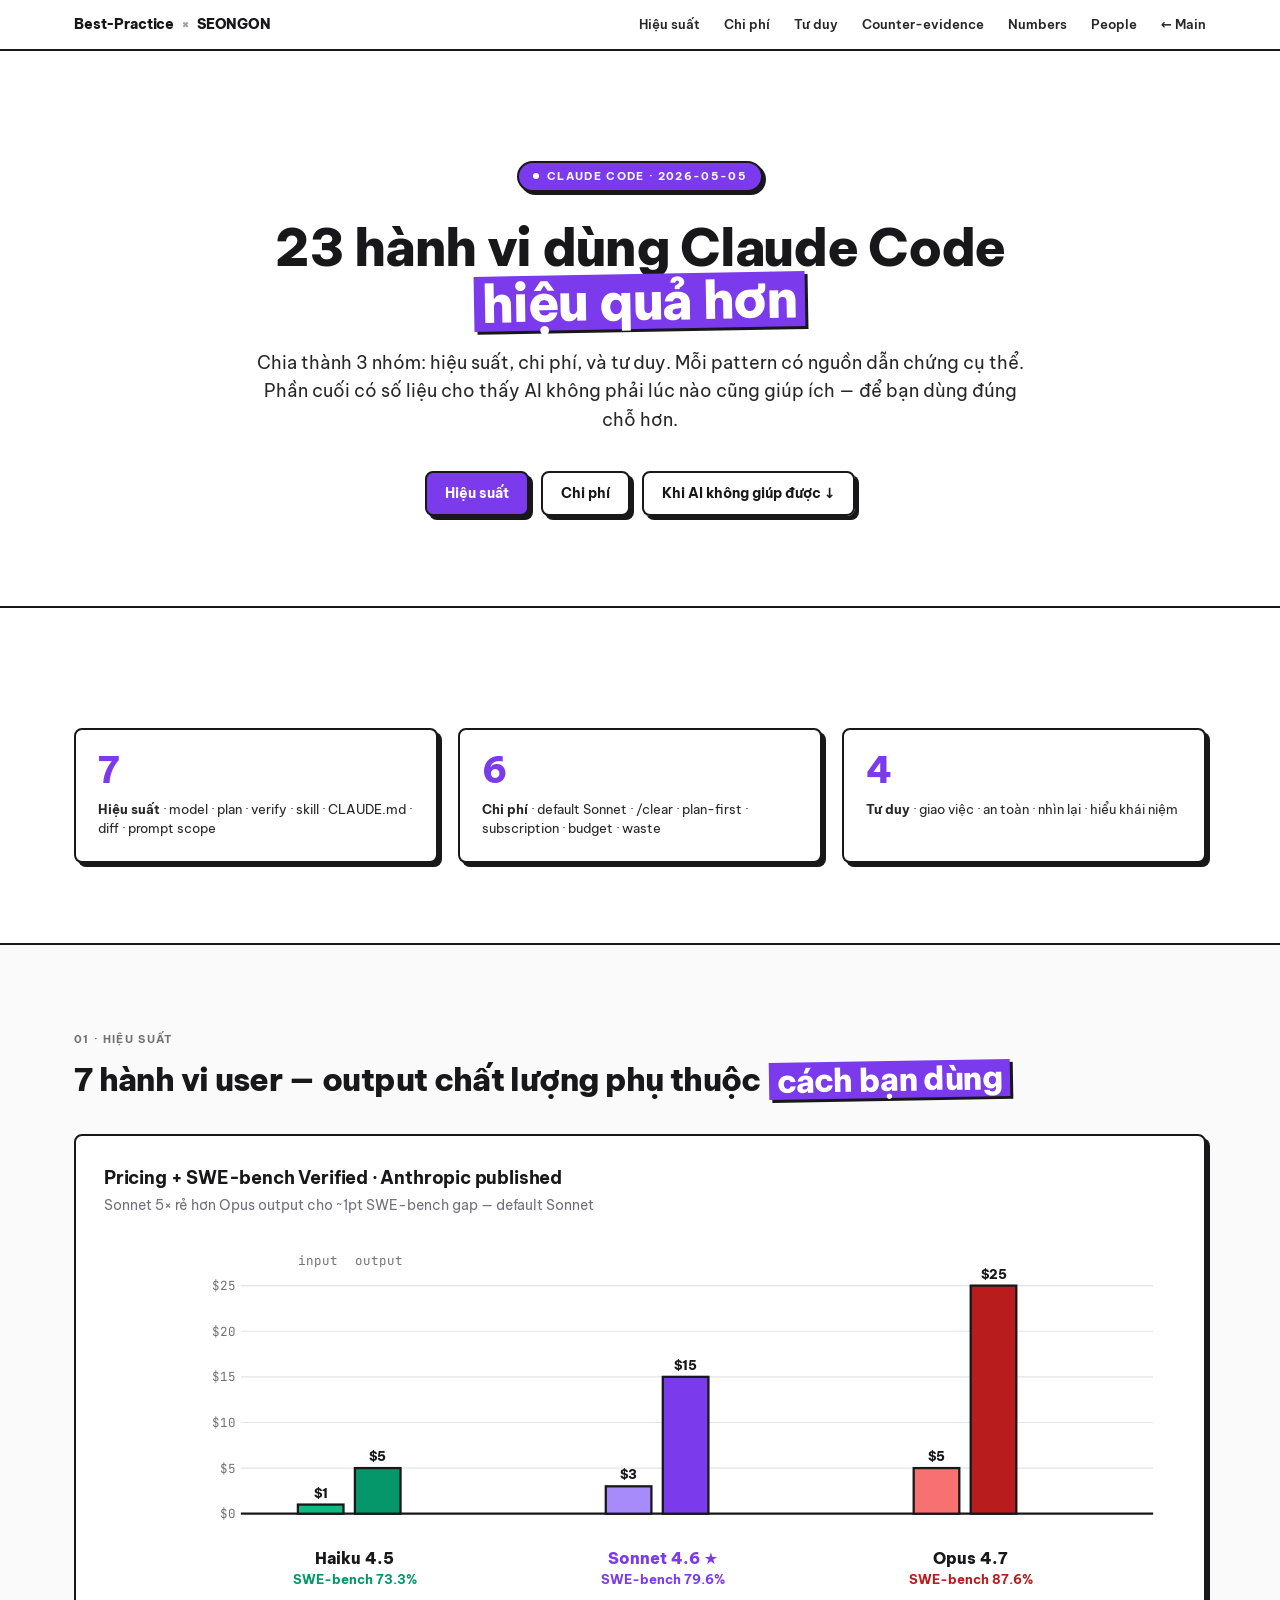
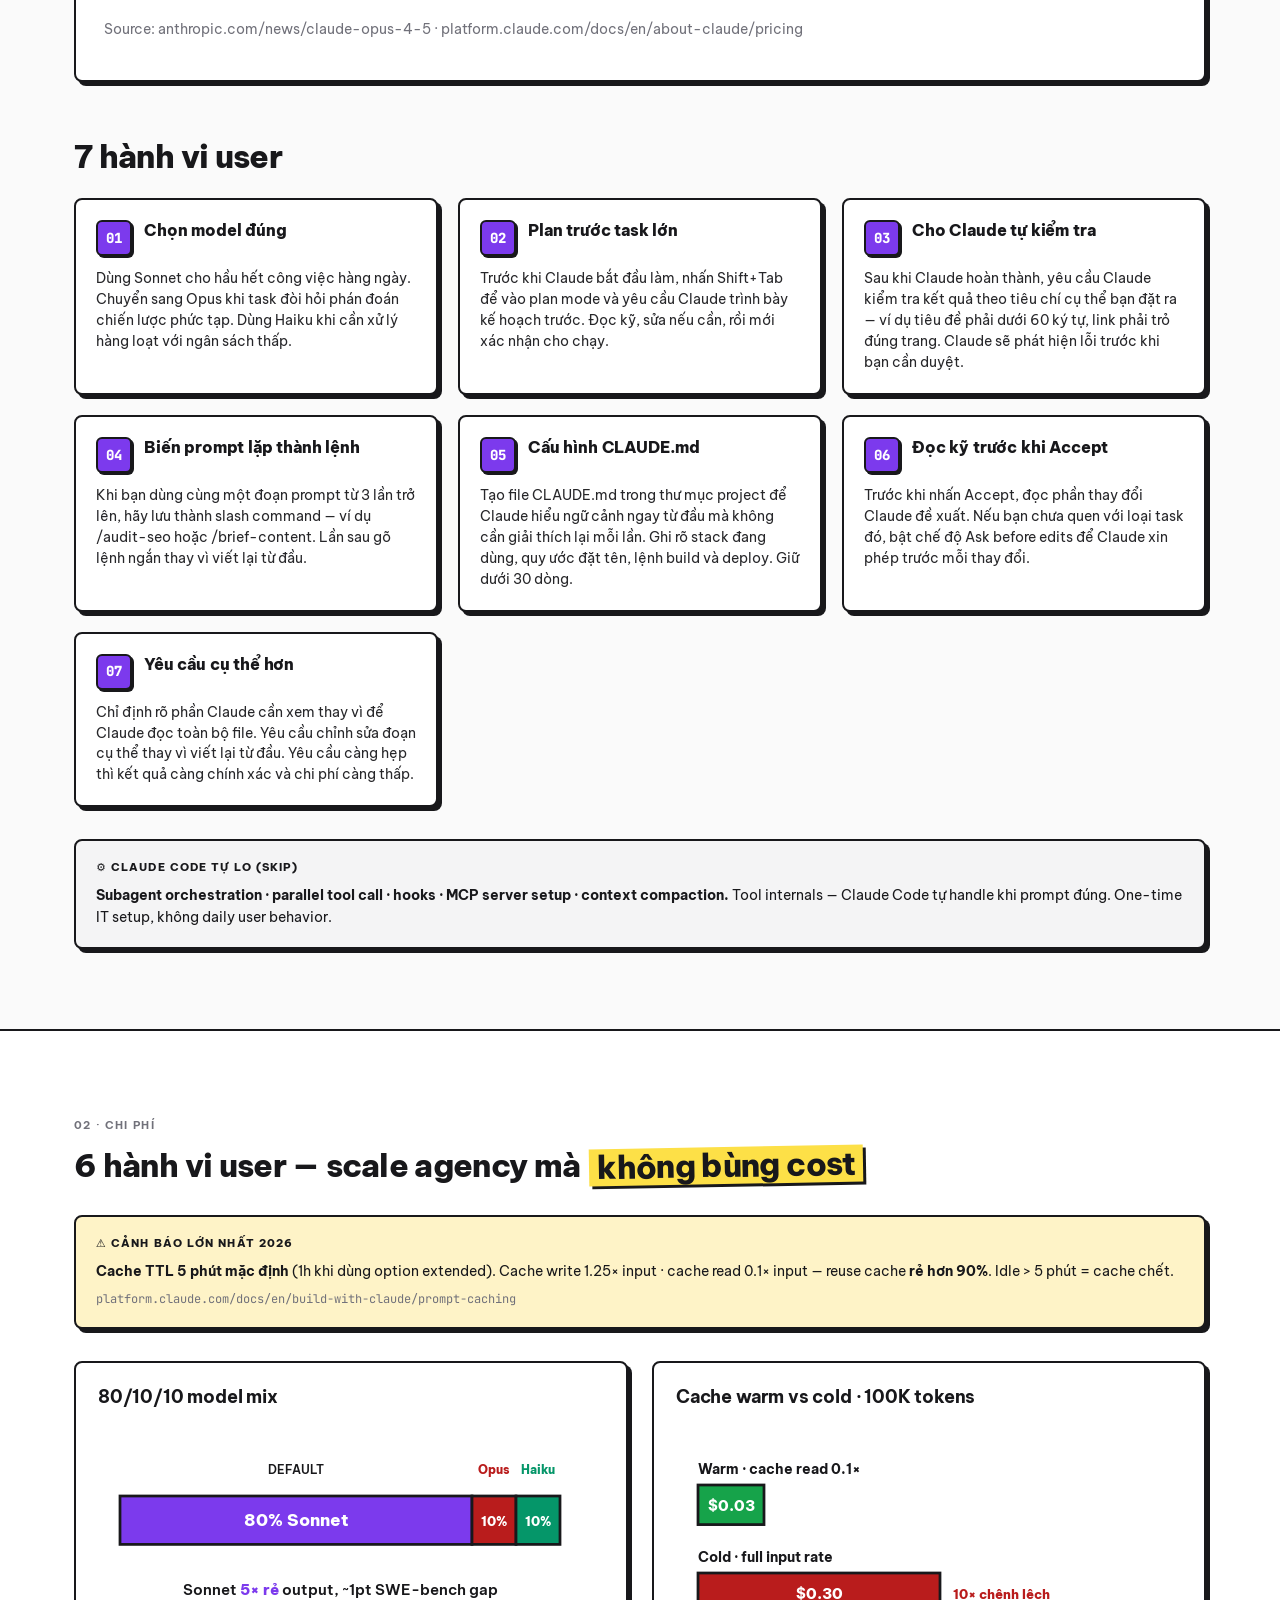
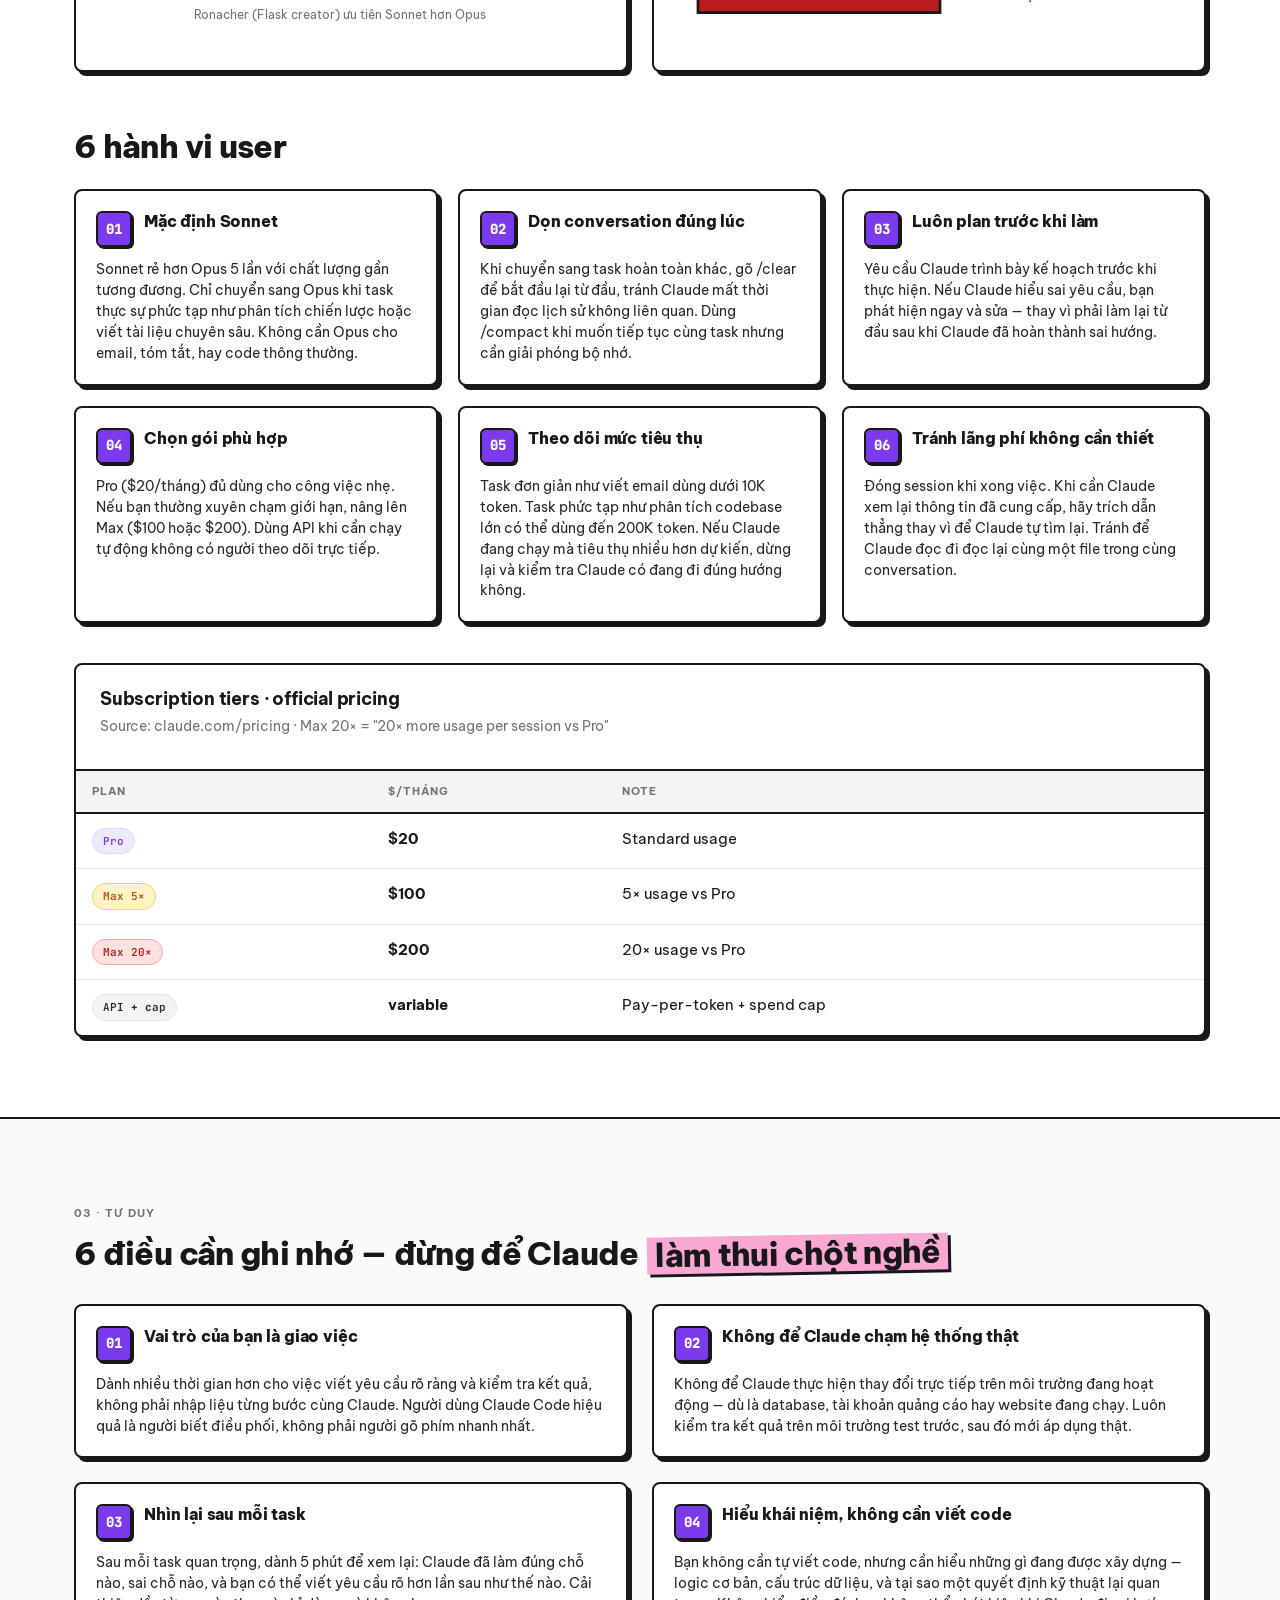
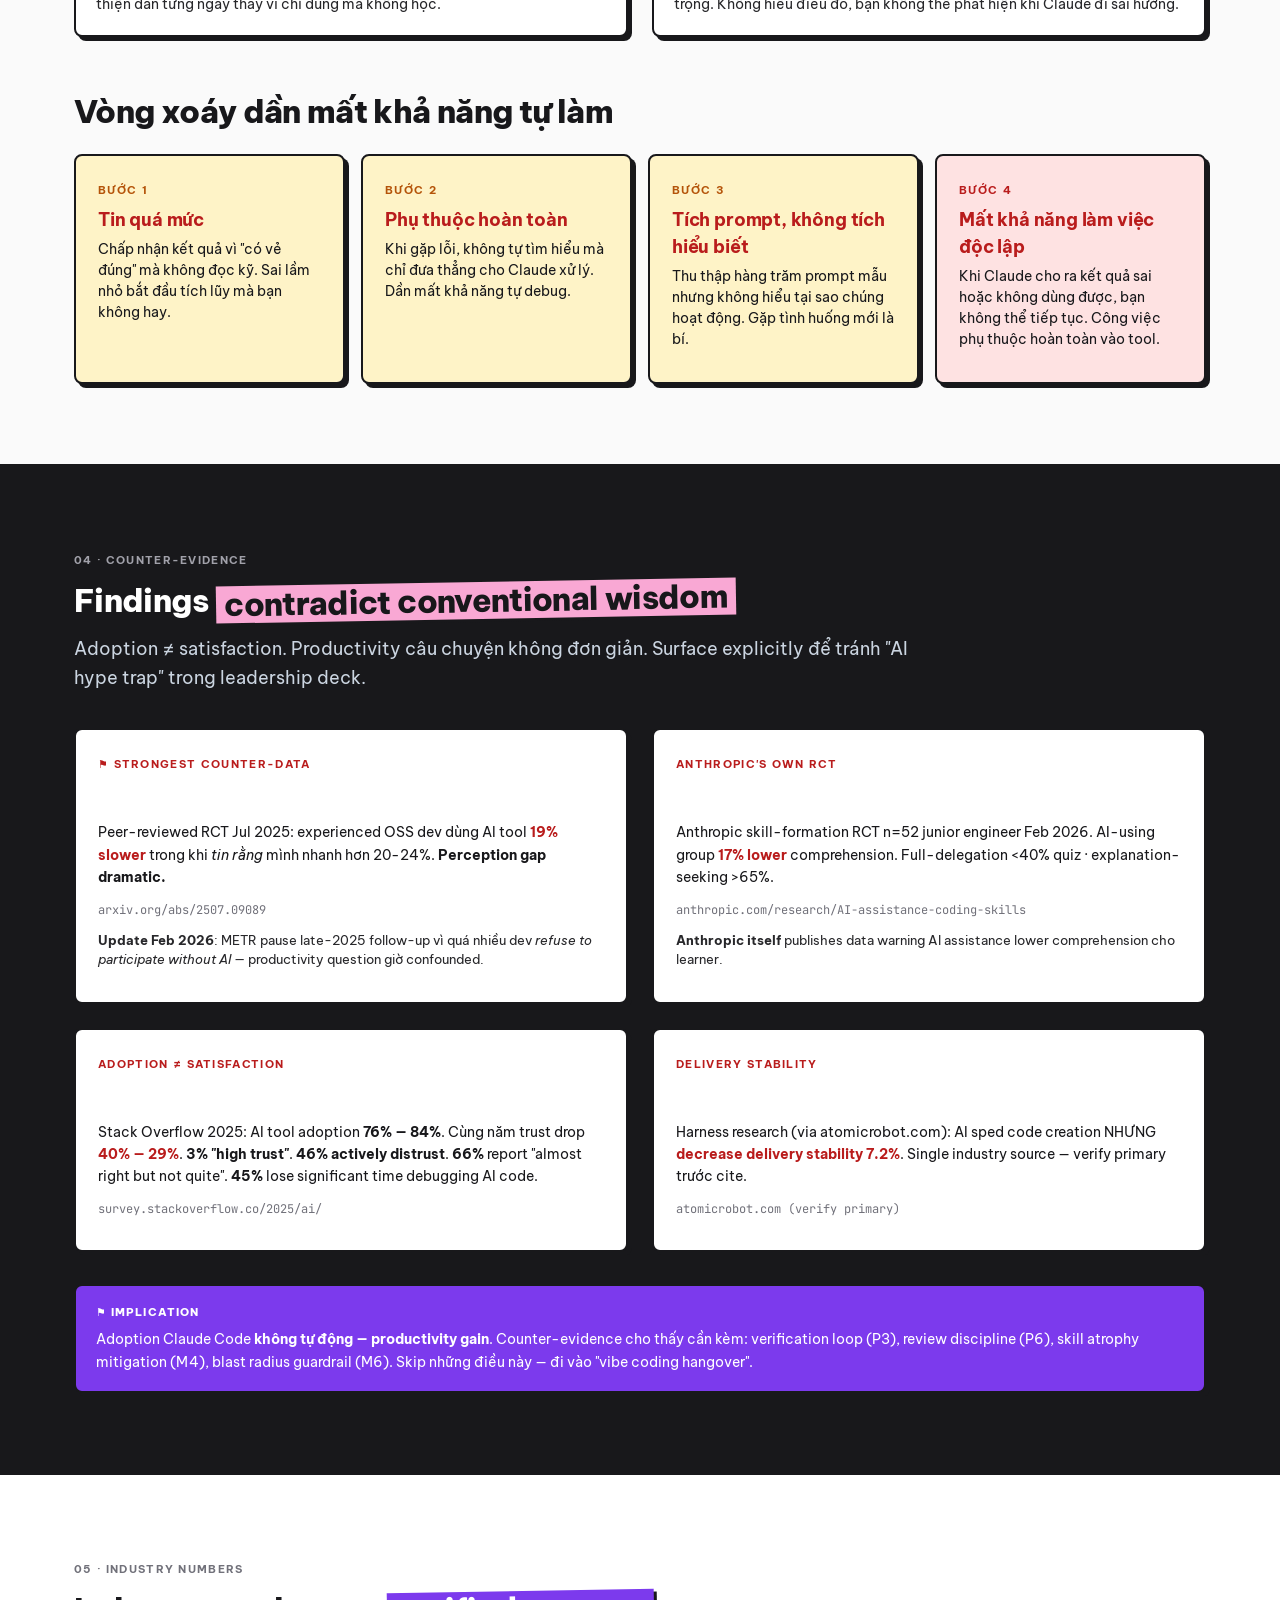
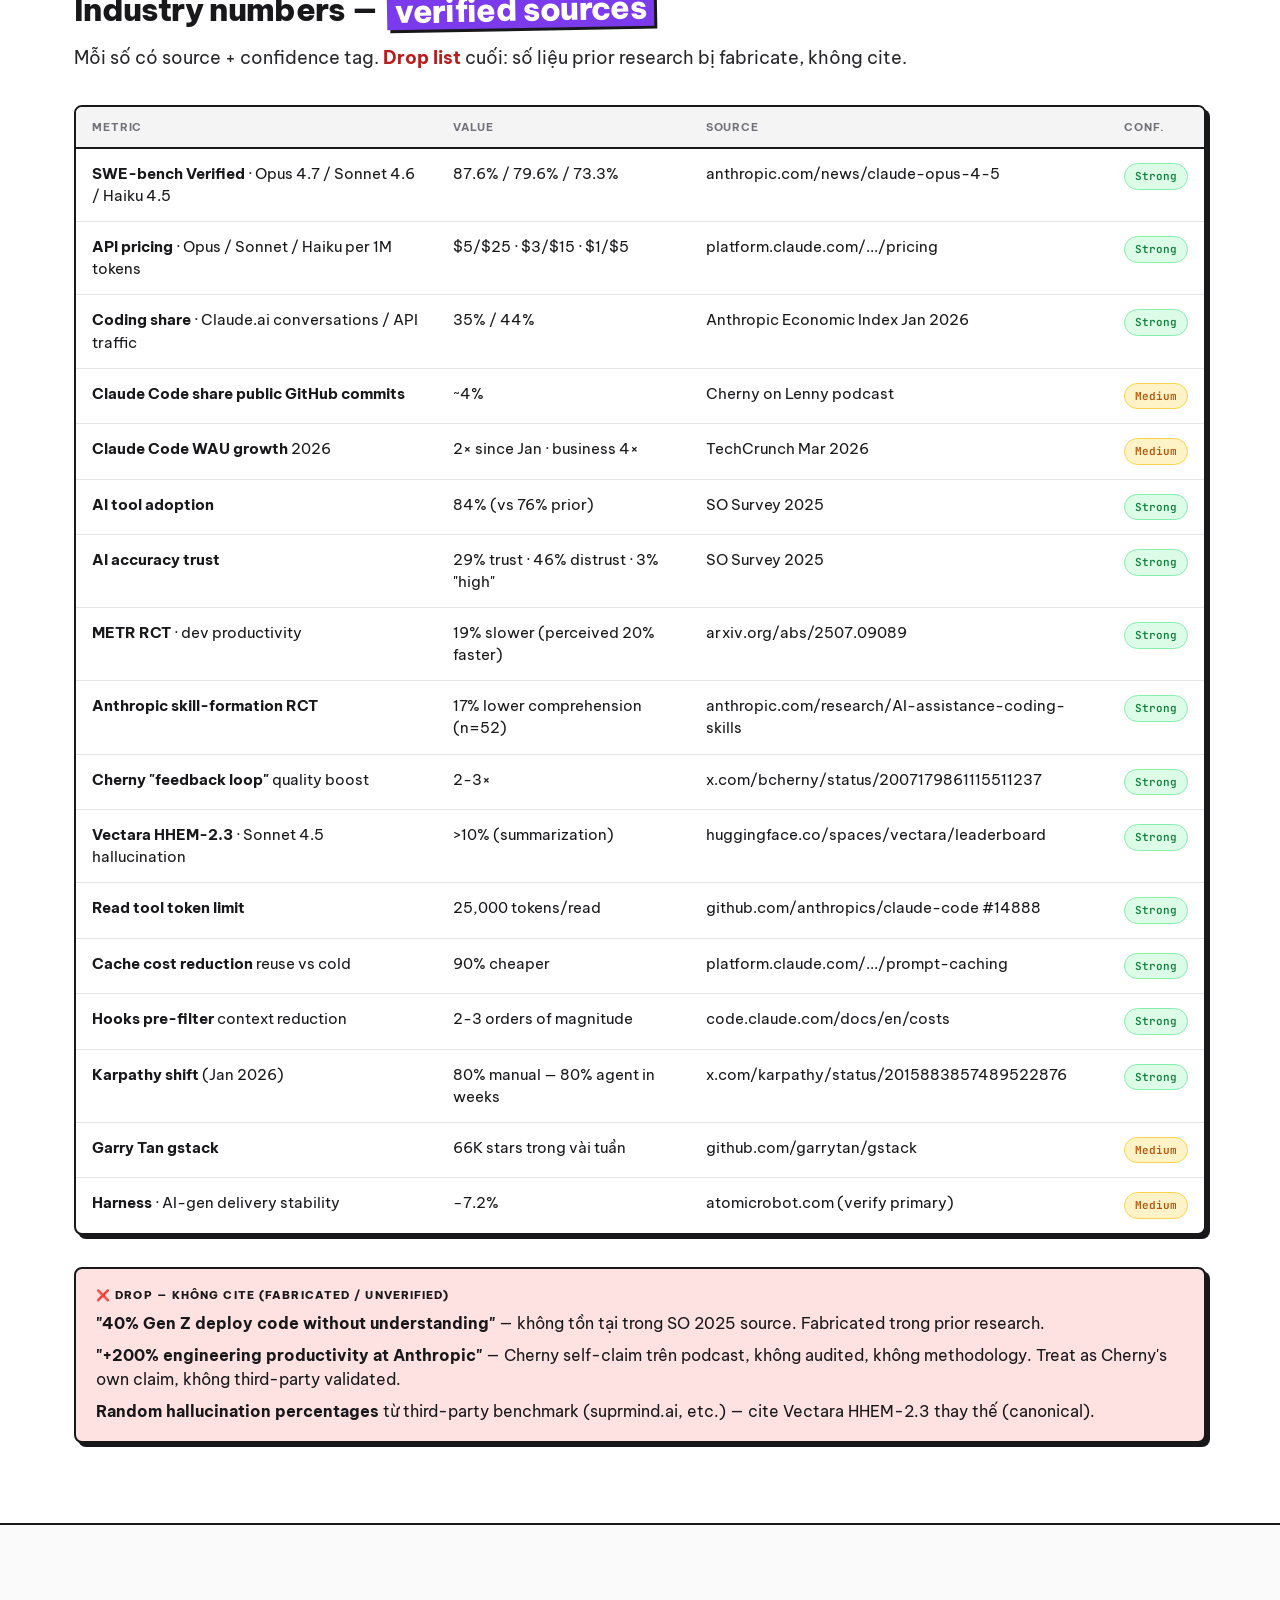
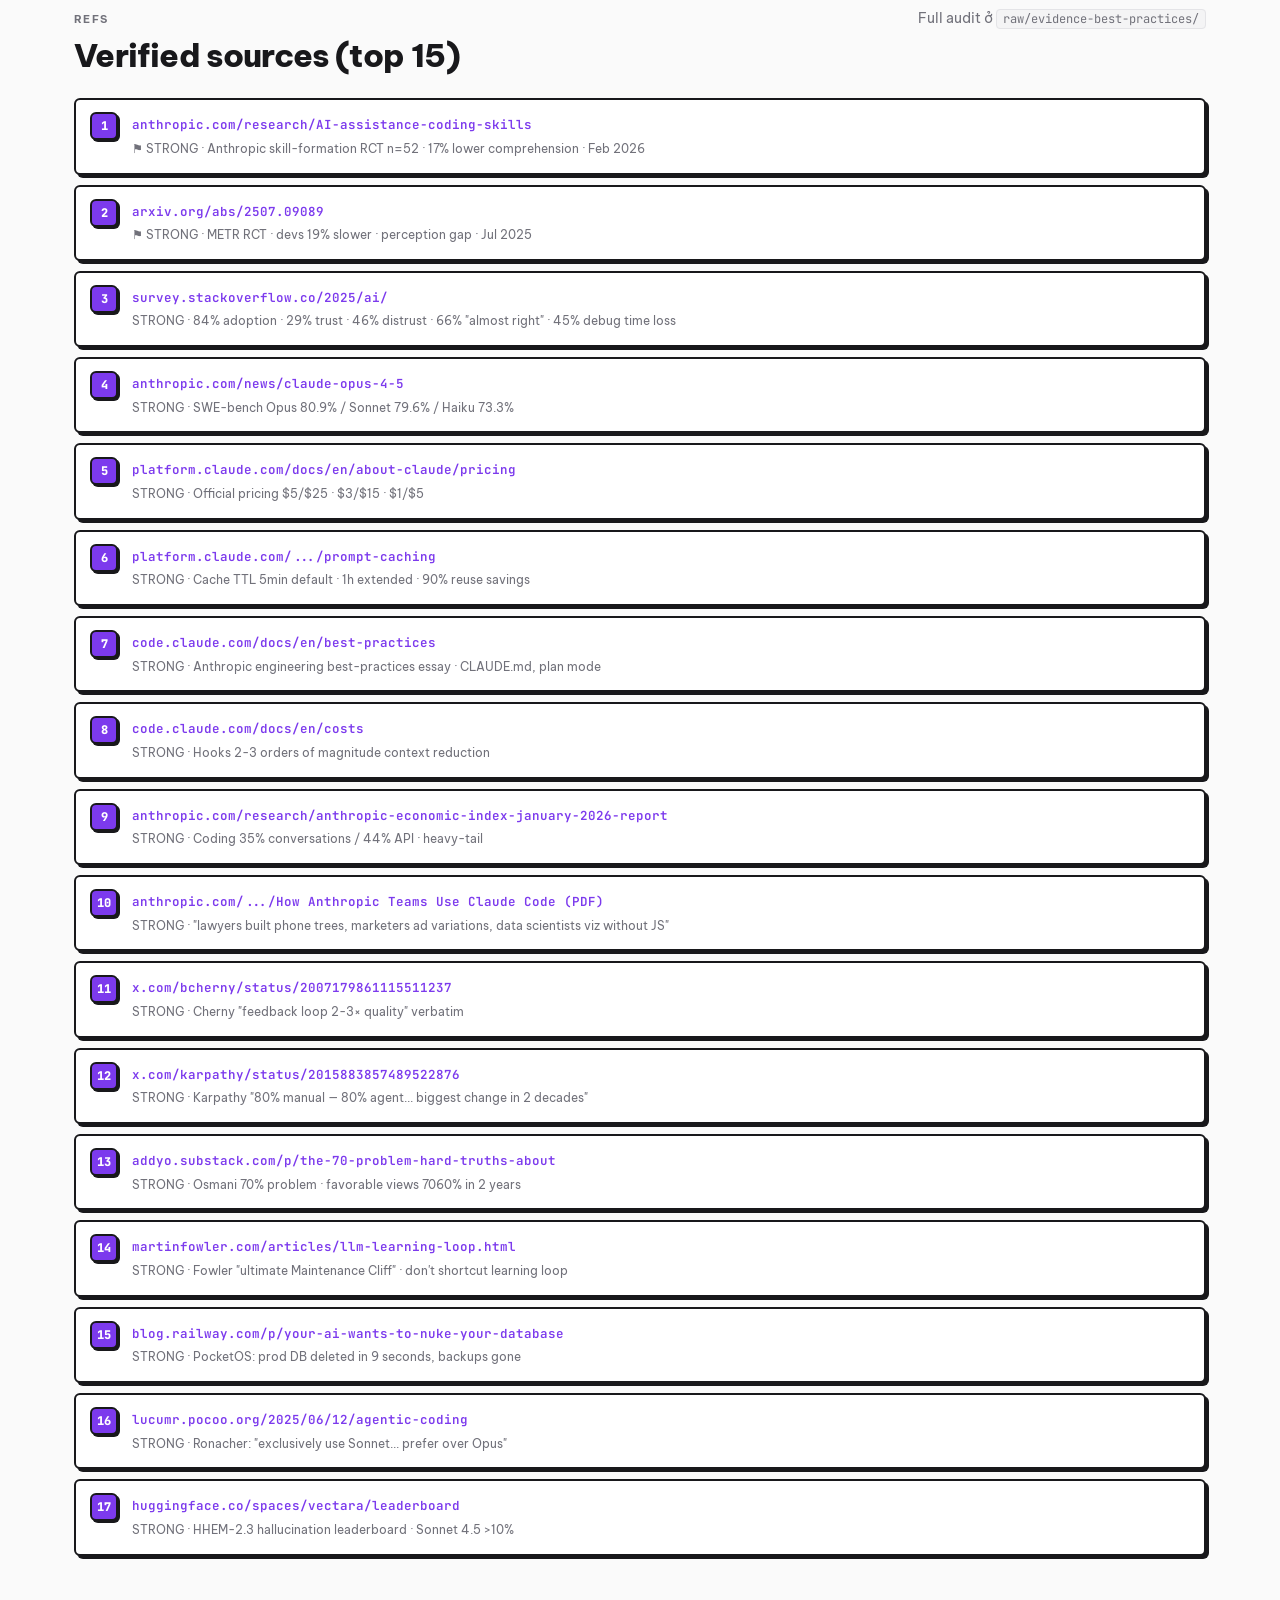
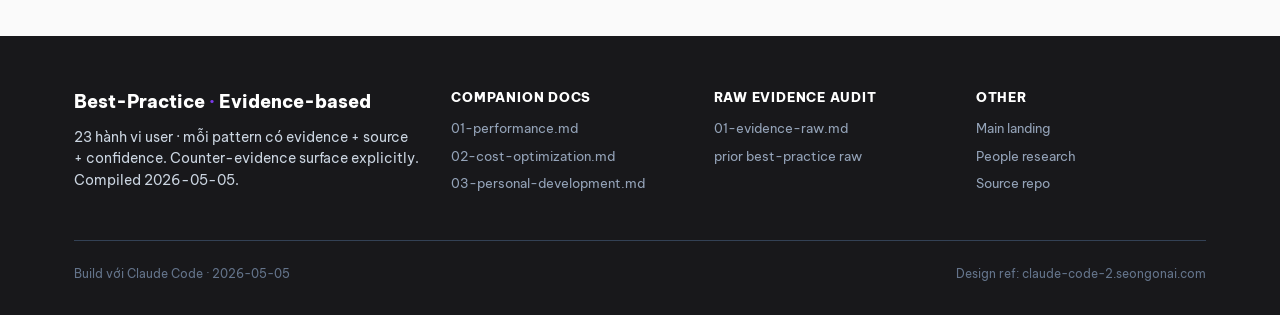
==== best-practices.html @ cb25077e "docs(best-practices): remove 2 more overlapping mindset cards M02 "Luôn kiểm tra trước khi gửi" remo" ====
<!doctype html>
<html lang="vi">
<head>
  <meta charset="utf-8" />
  <meta name="viewport" content="width=device-width, initial-scale=1" />
  <title>Best-Practice Playbook · Evidence-based · SEONGON</title>
  <meta name="description" content="23 hành vi user — mỗi pattern có evidence (Anthropic doc, RCT, Stack Overflow Survey, METR study). Không opinion." />
  <link rel="preconnect" href="https://fonts.googleapis.com" />
  <link rel="preconnect" href="https://fonts.gstatic.com" crossorigin />
  <link href="https://fonts.googleapis.com/css2?family=Be+Vietnam+Pro:wght@400;500;600;700;800&family=JetBrains+Mono:wght@400;500;700&display=swap" rel="stylesheet" />
  <link rel="stylesheet" href="assets/styles.css" />
</head>
<body>

  <nav class="nav no-print">
    <div class="wrap">
      <a href="#top" class="nav-brand">Best-Practice <span class="x">×</span> SEONGON</a>
      <div class="nav-links">
        <a href="#performance">Hiệu suất</a>
        <a href="#cost">Chi phí</a>
        <a href="#mindset">Tư duy</a>
        <a href="#counter">Counter-evidence</a>
        <a href="#numbers">Numbers</a>
        <a href="people.html">People</a>
        <a href="index.html">← Main</a>
      </div>
    </div>
  </nav>

  <header id="top" class="hero">
    <div class="wrap-narrow">
      <div class="eyebrow-pill"><span class="dot"></span>Claude Code · 2026-05-05</div>
      <h1>23 hành vi dùng Claude Code <span class="hl">hiệu quả hơn</span></h1>
      <p class="lede">Chia thành 3 nhóm: hiệu suất, chi phí, và tư duy. Mỗi pattern có nguồn dẫn chứng cụ thể. Phần cuối có số liệu cho thấy AI không phải lúc nào cũng giúp ích — để bạn dùng đúng chỗ hơn.</p>
      <div class="cta-row">
        <a href="#performance" class="btn primary">Hiệu suất</a>
        <a href="#cost" class="btn">Chi phí</a>
        <a href="#counter" class="btn ghost">Khi AI không giúp được ↓</a>
      </div>
    </div>
  </header>

  <section class="white">
    <div class="wrap">
      <div class="stat-grid cols-3">
        <div class="stat"><div class="stat-num violet">7</div><div class="stat-label"><strong>Hiệu suất</strong> · model · plan · verify · skill · CLAUDE.md · diff · prompt scope</div></div>
        <div class="stat"><div class="stat-num violet">6</div><div class="stat-label"><strong>Chi phí</strong> · default Sonnet · /clear · plan-first · subscription · budget · waste</div></div>
        <div class="stat"><div class="stat-num violet">4</div><div class="stat-label"><strong>Tư duy</strong> · giao việc · an toàn · nhìn lại · hiểu khái niệm</div></div>
      </div>
    </div>
  </section>

  <!-- ═══════════════ PERFORMANCE ═══════════════ -->
  <section id="performance">
    <div class="wrap">
      <span class="eyebrow">01 · Hiệu suất</span>
      <h2 style="margin-top: 12px;">7 hành vi user — output chất lượng phụ thuộc <span class="hl">cách bạn dùng</span></h2>

      <!-- Pricing chart with SWE-bench overlay -->
      <div class="brutal" style="margin-top: 36px; padding: 28px;">
        <h3>Pricing + SWE-bench Verified · Anthropic published</h3>
        <p class="muted small" style="margin-top: 4px;">Sonnet 5× rẻ hơn Opus output cho ~1pt SWE-bench gap — default Sonnet</p>
        <svg class="svg-fluid" viewBox="0 0 940 320" preserveAspectRatio="xMidYMid meet" style="margin-top: 24px;">
          <g stroke="#e4e4e7"><line x1="120" x2="920" y1="40" y2="40"/><line x1="120" x2="920" y1="80" y2="80"/><line x1="120" x2="920" y1="120" y2="120"/><line x1="120" x2="920" y1="160" y2="160"/><line x1="120" x2="920" y1="200" y2="200"/><line x1="120" x2="920" y1="240" y2="240" stroke="#18181b" stroke-width="2"/></g>
          <g fill="#71717a" font-family="JetBrains Mono" font-size="11">
            <text x="116" y="44" text-anchor="end">$25</text><text x="116" y="84" text-anchor="end">$20</text><text x="116" y="124" text-anchor="end">$15</text><text x="116" y="164" text-anchor="end">$10</text><text x="116" y="204" text-anchor="end">$5</text><text x="116" y="244" text-anchor="end">$0</text>
          </g>
          <g>
            <text x="220" y="284" text-anchor="middle" font-size="14" font-weight="800" fill="#18181b">Haiku 4.5</text>
            <text x="220" y="302" text-anchor="middle" font-size="11" fill="#059669" font-weight="700">SWE-bench 73.3%</text>
            <rect x="170" y="232" width="40" height="8" fill="#10b981" stroke="#18181b" stroke-width="2"/>
            <text x="190" y="226" text-anchor="middle" font-size="11" font-weight="800" fill="#18181b">$1</text>
            <rect x="220" y="200" width="40" height="40" fill="#059669" stroke="#18181b" stroke-width="2"/>
            <text x="240" y="194" text-anchor="middle" font-size="11" font-weight="800" fill="#18181b">$5</text>
          </g>
          <g>
            <text x="490" y="284" text-anchor="middle" font-size="14" font-weight="800" fill="#7c3aed">Sonnet 4.6 ★</text>
            <text x="490" y="302" text-anchor="middle" font-size="11" fill="#7c3aed" font-weight="700">SWE-bench 79.6%</text>
            <rect x="440" y="216" width="40" height="24" fill="#a78bfa" stroke="#18181b" stroke-width="2"/>
            <text x="460" y="210" text-anchor="middle" font-size="11" font-weight="800" fill="#18181b">$3</text>
            <rect x="490" y="120" width="40" height="120" fill="#7c3aed" stroke="#18181b" stroke-width="2"/>
            <text x="510" y="114" text-anchor="middle" font-size="11" font-weight="800" fill="#18181b">$15</text>
          </g>
          <g>
            <text x="760" y="284" text-anchor="middle" font-size="14" font-weight="800" fill="#18181b">Opus 4.7</text>
            <text x="760" y="302" text-anchor="middle" font-size="11" fill="#b91c1c" font-weight="700">SWE-bench 87.6%</text>
            <rect x="710" y="200" width="40" height="40" fill="#f87171" stroke="#18181b" stroke-width="2"/>
            <text x="730" y="194" text-anchor="middle" font-size="11" font-weight="800" fill="#18181b">$5</text>
            <rect x="760" y="40" width="40" height="200" fill="#b91c1c" stroke="#18181b" stroke-width="2"/>
            <text x="780" y="34" text-anchor="middle" font-size="11" font-weight="800" fill="#18181b">$25</text>
          </g>
          <text x="170" y="22" font-size="11" fill="#71717a" font-family="JetBrains Mono">input</text>
          <text x="220" y="22" font-size="11" fill="#71717a" font-family="JetBrains Mono">output</text>
        </svg>
        <p class="small muted" style="margin-top: 14px;">Source: anthropic.com/news/claude-opus-4-5 · platform.claude.com/docs/en/about-claude/pricing</p>
      </div>

      <h2 style="margin-top: 56px;">7 hành vi user</h2>
      <div class="grid-3" style="margin-top: 24px;">

        <div class="pattern">
          <div class="head-row"><div class="num">01</div><div class="title">Chọn model đúng</div></div>
          <div class="desc">Dùng Sonnet cho hầu hết công việc hàng ngày. Chuyển sang Opus khi task đòi hỏi phán đoán chiến lược phức tạp. Dùng Haiku khi cần xử lý hàng loạt với ngân sách thấp.</div>
        </div>

        <div class="pattern">
          <div class="head-row"><div class="num">02</div><div class="title">Plan trước task lớn</div></div>
          <div class="desc">Trước khi Claude bắt đầu làm, nhấn Shift+Tab để vào plan mode và yêu cầu Claude trình bày kế hoạch trước. Đọc kỹ, sửa nếu cần, rồi mới xác nhận cho chạy.</div>
        </div>

        <div class="pattern">
          <div class="head-row"><div class="num">03</div><div class="title">Cho Claude tự kiểm tra</div></div>
          <div class="desc">Sau khi Claude hoàn thành, yêu cầu Claude kiểm tra kết quả theo tiêu chí cụ thể bạn đặt ra — ví dụ tiêu đề phải dưới 60 ký tự, link phải trỏ đúng trang. Claude sẽ phát hiện lỗi trước khi bạn cần duyệt.</div>
        </div>

        <div class="pattern">
          <div class="head-row"><div class="num">04</div><div class="title">Biến prompt lặp thành lệnh</div></div>
          <div class="desc">Khi bạn dùng cùng một đoạn prompt từ 3 lần trở lên, hãy lưu thành slash command — ví dụ /audit-seo hoặc /brief-content. Lần sau gõ lệnh ngắn thay vì viết lại từ đầu.</div>
        </div>

        <div class="pattern">
          <div class="head-row"><div class="num">05</div><div class="title">Cấu hình CLAUDE.md</div></div>
          <div class="desc">Tạo file CLAUDE.md trong thư mục project để Claude hiểu ngữ cảnh ngay từ đầu mà không cần giải thích lại mỗi lần. Ghi rõ stack đang dùng, quy ước đặt tên, lệnh build và deploy. Giữ dưới 30 dòng.</div>
        </div>

        <div class="pattern">
          <div class="head-row"><div class="num">06</div><div class="title">Đọc kỹ trước khi Accept</div></div>
          <div class="desc">Trước khi nhấn Accept, đọc phần thay đổi Claude đề xuất. Nếu bạn chưa quen với loại task đó, bật chế độ Ask before edits để Claude xin phép trước mỗi thay đổi.</div>
        </div>

        <div class="pattern">
          <div class="head-row"><div class="num">07</div><div class="title">Yêu cầu cụ thể hơn</div></div>
          <div class="desc">Chỉ định rõ phần Claude cần xem thay vì để Claude đọc toàn bộ file. Yêu cầu chỉnh sửa đoạn cụ thể thay vì viết lại từ đầu. Yêu cầu càng hẹp thì kết quả càng chính xác và chi phí càng thấp.</div>
        </div>

      </div>

      <div class="callout" style="margin-top: 32px; background: var(--surface-2);">
        <div class="label">⚙ Claude Code tự lo (skip)</div>
        <p><strong>Subagent orchestration · parallel tool call · hooks · MCP server setup · context compaction.</strong> Tool internals — Claude Code tự handle khi prompt đúng. One-time IT setup, không daily user behavior.</p>
      </div>
    </div>
  </section>

  <!-- ═══════════════ COST ═══════════════ -->
  <section id="cost" class="white">
    <div class="wrap">
      <span class="eyebrow">02 · Chi phí</span>
      <h2 style="margin-top: 12px;">6 hành vi user — scale agency mà <span class="hl hl-yellow">không bùng cost</span></h2>

      <div class="callout warn" style="margin-top: 32px;">
        <div class="label">⚠ Cảnh báo lớn nhất 2026</div>
        <p><strong>Cache TTL 5 phút mặc định</strong> (1h khi dùng option extended). Cache write 1.25× input · cache read 0.1× input — reuse cache <strong>rẻ hơn 90%</strong>. Idle &gt; 5 phút = cache chết.</p>
        <p style="margin-top: 8px; font-size: 12px; font-family: 'JetBrains Mono', monospace; color: var(--muted);">platform.claude.com/docs/en/build-with-claude/prompt-caching</p>
      </div>

      <div class="grid-2" style="margin-top: 32px;">
        <div class="brutal">
          <h3>80/10/10 model mix</h3>
          <svg class="svg-fluid" viewBox="0 0 460 200" preserveAspectRatio="xMidYMid meet" style="margin-top: 20px;">
            <rect x="20" y="60" width="320" height="44" fill="#7c3aed" stroke="#18181b" stroke-width="2.5"/>
            <rect x="340" y="60" width="40" height="44" fill="#b91c1c" stroke="#18181b" stroke-width="2.5"/>
            <rect x="380" y="60" width="40" height="44" fill="#059669" stroke="#18181b" stroke-width="2.5"/>
            <text x="180" y="87" text-anchor="middle" font-size="15" font-weight="800" fill="white">80% Sonnet</text>
            <text x="360" y="87" text-anchor="middle" font-size="12" font-weight="800" fill="white">10%</text>
            <text x="400" y="87" text-anchor="middle" font-size="12" font-weight="800" fill="white">10%</text>
            <text x="180" y="40" text-anchor="middle" font-size="11" fill="#18181b" font-weight="600">DEFAULT</text>
            <text x="360" y="40" text-anchor="middle" font-size="11" fill="#b91c1c" font-weight="800">Opus</text>
            <text x="400" y="40" text-anchor="middle" font-size="11" fill="#059669" font-weight="800">Haiku</text>
            <text x="220" y="150" text-anchor="middle" font-size="14" fill="#18181b" font-weight="600">Sonnet <tspan font-weight="800" fill="#7c3aed">5× rẻ</tspan> output, ~1pt SWE-bench gap</text>
            <text x="220" y="172" text-anchor="middle" font-size="11" fill="#71717a">Ronacher (Flask creator) ưu tiên Sonnet hơn Opus</text>
          </svg>
        </div>
        <div class="brutal">
          <h3>Cache warm vs cold · 100K tokens</h3>
          <svg class="svg-fluid" viewBox="0 0 460 200" preserveAspectRatio="xMidYMid meet" style="margin-top: 20px;">
            <text x="20" y="40" font-size="13" fill="#18181b" font-weight="700">Warm · cache read 0.1×</text>
            <rect x="20" y="50" width="60" height="36" fill="#16a34a" stroke="#18181b" stroke-width="2.5"/>
            <text x="50" y="74" text-anchor="middle" font-size="14" font-weight="800" fill="white">$0.03</text>

            <text x="20" y="120" font-size="13" fill="#18181b" font-weight="700">Cold · full input rate</text>
            <rect x="20" y="130" width="220" height="36" fill="#b91c1c" stroke="#18181b" stroke-width="2.5"/>
            <text x="130" y="154" text-anchor="middle" font-size="14" font-weight="800" fill="white">$0.30</text>
            <text x="252" y="154" font-size="12" fill="#b91c1c" font-weight="800">10× chênh lệch</text>
          </svg>
        </div>
      </div>

      <h2 style="margin-top: 56px;">6 hành vi user</h2>
      <div class="grid-3" style="margin-top: 24px;">

        <div class="pattern">
          <div class="head-row"><div class="num">01</div><div class="title">Mặc định Sonnet</div></div>
          <div class="desc">Sonnet rẻ hơn Opus 5 lần với chất lượng gần tương đương. Chỉ chuyển sang Opus khi task thực sự phức tạp như phân tích chiến lược hoặc viết tài liệu chuyên sâu. Không cần Opus cho email, tóm tắt, hay code thông thường.</div>
        </div>

        <div class="pattern">
          <div class="head-row"><div class="num">02</div><div class="title">Dọn conversation đúng lúc</div></div>
          <div class="desc">Khi chuyển sang task hoàn toàn khác, gõ /clear để bắt đầu lại từ đầu, tránh Claude mất thời gian đọc lịch sử không liên quan. Dùng /compact khi muốn tiếp tục cùng task nhưng cần giải phóng bộ nhớ.</div>
        </div>

        <div class="pattern">
          <div class="head-row"><div class="num">03</div><div class="title">Luôn plan trước khi làm</div></div>
          <div class="desc">Yêu cầu Claude trình bày kế hoạch trước khi thực hiện. Nếu Claude hiểu sai yêu cầu, bạn phát hiện ngay và sửa — thay vì phải làm lại từ đầu sau khi Claude đã hoàn thành sai hướng.</div>
        </div>

        <div class="pattern">
          <div class="head-row"><div class="num">04</div><div class="title">Chọn gói phù hợp</div></div>
          <div class="desc">Pro ($20/tháng) đủ dùng cho công việc nhẹ. Nếu bạn thường xuyên chạm giới hạn, nâng lên Max ($100 hoặc $200). Dùng API khi cần chạy tự động không có người theo dõi trực tiếp.</div>
        </div>

        <div class="pattern">
          <div class="head-row"><div class="num">05</div><div class="title">Theo dõi mức tiêu thụ</div></div>
          <div class="desc">Task đơn giản như viết email dùng dưới 10K token. Task phức tạp như phân tích codebase lớn có thể dùng đến 200K token. Nếu Claude đang chạy mà tiêu thụ nhiều hơn dự kiến, dừng lại và kiểm tra Claude có đang đi đúng hướng không.</div>
        </div>

        <div class="pattern">
          <div class="head-row"><div class="num">06</div><div class="title">Tránh lãng phí không cần thiết</div></div>
          <div class="desc">Đóng session khi xong việc. Khi cần Claude xem lại thông tin đã cung cấp, hãy trích dẫn thẳng thay vì để Claude tự tìm lại. Tránh để Claude đọc đi đọc lại cùng một file trong cùng conversation.</div>
        </div>

      </div>

      <!-- Pricing reference -->
      <div class="brutal" style="margin-top: 40px; padding: 0; overflow: hidden;">
        <div style="padding: 20px 24px; border-bottom: 2px solid var(--fg);">
          <h3>Subscription tiers · official pricing</h3>
          <p class="muted small" style="margin-top: 4px;">Source: claude.com/pricing · Max 20× = "20× more usage per session vs Pro"</p>
        </div>
        <table>
          <thead><tr><th>Plan</th><th>$/tháng</th><th>Note</th></tr></thead>
          <tbody>
            <tr><td><span class="chip violet">Pro</span></td><td><strong>$20</strong></td><td>Standard usage</td></tr>
            <tr><td><span class="chip warn">Max 5×</span></td><td><strong>$100</strong></td><td>5× usage vs Pro</td></tr>
            <tr><td><span class="chip danger">Max 20×</span></td><td><strong>$200</strong></td><td>20× usage vs Pro</td></tr>
            <tr><td><span class="chip">API + cap</span></td><td><strong>variable</strong></td><td>Pay-per-token + spend cap</td></tr>
          </tbody>
        </table>
      </div>
    </div>
  </section>

  <!-- ═══════════════ MINDSET ═══════════════ -->
  <section id="mindset">
    <div class="wrap">
      <span class="eyebrow">03 · Tư duy</span>
      <h2 style="margin-top: 12px;">6 điều cần ghi nhớ — đừng để Claude <span class="hl hl-pink">làm thui chột nghề</span></h2>

      <div class="grid-2" style="margin-top: 32px;">

        <div class="pattern">
          <div class="head-row"><div class="num">01</div><div class="title">Vai trò của bạn là giao việc</div></div>
          <div class="desc">Dành nhiều thời gian hơn cho việc viết yêu cầu rõ ràng và kiểm tra kết quả, không phải nhập liệu từng bước cùng Claude. Người dùng Claude Code hiệu quả là người biết điều phối, không phải người gõ phím nhanh nhất.</div>
        </div>

        <div class="pattern">
          <div class="head-row"><div class="num">02</div><div class="title">Không để Claude chạm hệ thống thật</div></div>
          <div class="desc">Không để Claude thực hiện thay đổi trực tiếp trên môi trường đang hoạt động — dù là database, tài khoản quảng cáo hay website đang chạy. Luôn kiểm tra kết quả trên môi trường test trước, sau đó mới áp dụng thật.</div>
        </div>

        <div class="pattern">
          <div class="head-row"><div class="num">03</div><div class="title">Nhìn lại sau mỗi task</div></div>
          <div class="desc">Sau mỗi task quan trọng, dành 5 phút để xem lại: Claude đã làm đúng chỗ nào, sai chỗ nào, và bạn có thể viết yêu cầu rõ hơn lần sau như thế nào. Cải thiện dần từng ngày thay vì chỉ dùng mà không học.</div>
        </div>

        <div class="pattern">
          <div class="head-row"><div class="num">04</div><div class="title">Hiểu khái niệm, không cần viết code</div></div>
          <div class="desc">Bạn không cần tự viết code, nhưng cần hiểu những gì đang được xây dựng — logic cơ bản, cấu trúc dữ liệu, và tại sao một quyết định kỹ thuật lại quan trọng. Không hiểu điều đó, bạn không thể phát hiện khi Claude đi sai hướng.</div>
        </div>

      </div>

      <h2 style="margin-top: 56px;">Vòng xoáy dần mất khả năng tự làm</h2>
      <div class="grid-4" style="margin-top: 24px;">
        <div class="brutal" style="background: var(--warn-soft);"><div class="eyebrow" style="color: var(--warn);">Bước 1</div><h3 style="margin-top: 6px; color: var(--danger);">Tin quá mức</h3><p class="small" style="margin-top: 6px;">Chấp nhận kết quả vì "có vẻ đúng" mà không đọc kỹ. Sai lầm nhỏ bắt đầu tích lũy mà bạn không hay.</p></div>
        <div class="brutal" style="background: var(--warn-soft);"><div class="eyebrow" style="color: var(--warn);">Bước 2</div><h3 style="margin-top: 6px; color: var(--danger);">Phụ thuộc hoàn toàn</h3><p class="small" style="margin-top: 6px;">Khi gặp lỗi, không tự tìm hiểu mà chỉ đưa thẳng cho Claude xử lý. Dần mất khả năng tự debug.</p></div>
        <div class="brutal" style="background: var(--warn-soft);"><div class="eyebrow" style="color: var(--warn);">Bước 3</div><h3 style="margin-top: 6px; color: var(--danger);">Tích prompt, không tích hiểu biết</h3><p class="small" style="margin-top: 6px;">Thu thập hàng trăm prompt mẫu nhưng không hiểu tại sao chúng hoạt động. Gặp tình huống mới là bí.</p></div>
        <div class="brutal" style="background: var(--danger-soft);"><div class="eyebrow" style="color: var(--danger);">Bước 4</div><h3 style="margin-top: 6px; color: var(--danger);">Mất khả năng làm việc độc lập</h3><p class="small" style="margin-top: 6px;">Khi Claude cho ra kết quả sai hoặc không dùng được, bạn không thể tiếp tục. Công việc phụ thuộc hoàn toàn vào tool.</p></div>
      </div>

    </div>
  </section>

  <!-- ═══════════════ COUNTER-EVIDENCE ═══════════════ -->
  <section id="counter" class="dark">
    <div class="wrap">
      <span class="eyebrow">04 · Counter-evidence</span>
      <h2 style="margin-top: 12px; color: white;">Findings <span class="hl hl-pink">contradict conventional wisdom</span></h2>
      <p class="lede" style="margin-top: 16px; color: #cbd5e1;">Adoption ≠ satisfaction. Productivity câu chuyện không đơn giản. Surface explicitly để tránh "AI hype trap" trong leadership deck.</p>

      <div class="grid-2" style="margin-top: 36px;">

        <div class="brutal" style="background: white; color: var(--fg);">
          <span class="eyebrow" style="color: var(--danger);">⚑ Strongest counter-data</span>
          <h3 style="margin-top: 8px;">METR RCT — devs 19% chậm hơn với AI</h3>
          <p style="margin-top: 12px; font-size: 14px; line-height: 1.6;">Peer-reviewed RCT Jul 2025: experienced OSS dev dùng AI tool <strong style="color: var(--danger);">19% slower</strong> trong khi <em>tin rằng</em> mình nhanh hơn 20-24%. <strong>Perception gap dramatic.</strong></p>
          <p style="margin-top: 8px; font-size: 12px; font-family: 'JetBrains Mono', monospace; color: var(--muted);">arxiv.org/abs/2507.09089</p>
          <p style="margin-top: 12px; font-size: 13px; color: var(--fg-2); line-height: 1.5;"><strong>Update Feb 2026</strong>: METR pause late-2025 follow-up vì quá nhiều dev <em>refuse to participate without AI</em> — productivity question giờ confounded.</p>
        </div>

        <div class="brutal" style="background: white; color: var(--fg);">
          <span class="eyebrow" style="color: var(--danger);">Anthropic's own RCT</span>
          <h3 style="margin-top: 8px;">17% lower comprehension</h3>
          <p style="margin-top: 12px; font-size: 14px; line-height: 1.6;">Anthropic skill-formation RCT n=52 junior engineer Feb 2026. AI-using group <strong style="color: var(--danger);">17% lower</strong> comprehension. Full-delegation &lt;40% quiz · explanation-seeking &gt;65%.</p>
          <p style="margin-top: 8px; font-size: 12px; font-family: 'JetBrains Mono', monospace; color: var(--muted);">anthropic.com/research/AI-assistance-coding-skills</p>
          <p style="margin-top: 12px; font-size: 13px; color: var(--fg-2); line-height: 1.5;"><strong>Anthropic itself</strong> publishes data warning AI assistance lower comprehension cho learner.</p>
        </div>

        <div class="brutal" style="background: white; color: var(--fg);">
          <span class="eyebrow" style="color: var(--danger);">Adoption ≠ satisfaction</span>
          <h3 style="margin-top: 8px;">SO 2025 — adoption up, trust down</h3>
          <p style="margin-top: 12px; font-size: 14px; line-height: 1.6;">Stack Overflow 2025: AI tool adoption <strong>76% — 84%</strong>. Cùng năm trust drop <strong style="color: var(--danger);">40% — 29%</strong>. <strong>3% "high trust"</strong>. <strong>46% actively distrust</strong>. <strong>66%</strong> report "almost right but not quite". <strong>45%</strong> lose significant time debugging AI code.</p>
          <p style="margin-top: 8px; font-size: 12px; font-family: 'JetBrains Mono', monospace; color: var(--muted);">survey.stackoverflow.co/2025/ai/</p>
        </div>

        <div class="brutal" style="background: white; color: var(--fg);">
          <span class="eyebrow" style="color: var(--danger);">Delivery stability</span>
          <h3 style="margin-top: 8px;">AI-gen code: −7.2% delivery stability</h3>
          <p style="margin-top: 12px; font-size: 14px; line-height: 1.6;">Harness research (via atomicrobot.com): AI sped code creation NHƯNG <strong style="color: var(--danger);">decrease delivery stability 7.2%</strong>. Single industry source — verify primary trước cite.</p>
          <p style="margin-top: 8px; font-size: 12px; font-family: 'JetBrains Mono', monospace; color: var(--muted);">atomicrobot.com (verify primary)</p>
        </div>

      </div>

      <div class="callout" style="margin-top: 32px; background: var(--primary); color: white; border-color: var(--fg);">
        <div class="label" style="color: white;">⚑ Implication</div>
        <p style="color: white;">Adoption Claude Code <strong>không tự động — productivity gain</strong>. Counter-evidence cho thấy cần kèm: verification loop (P3), review discipline (P6), skill atrophy mitigation (M4), blast radius guardrail (M6). Skip những điều này — đi vào "vibe coding hangover".</p>
      </div>
    </div>
  </section>

  <!-- ═══════════════ INDUSTRY NUMBERS ═══════════════ -->
  <section id="numbers" class="white">
    <div class="wrap">
      <span class="eyebrow">05 · Industry numbers</span>
      <h2 style="margin-top: 12px;">Industry numbers — <span class="hl">verified sources</span></h2>
      <p class="lede" style="margin-top: 16px;">Mỗi số có source + confidence tag. <strong style="color: var(--danger);">Drop list</strong> cuối: số liệu prior research bị fabricate, không cite.</p>

      <div class="brutal" style="margin-top: 32px; padding: 0; overflow: hidden;">
        <table>
          <thead><tr><th>Metric</th><th>Value</th><th>Source</th><th>Conf.</th></tr></thead>
          <tbody>
            <tr><td><strong>SWE-bench Verified</strong> · Opus 4.7 / Sonnet 4.6 / Haiku 4.5</td><td><span class="num">87.6% / 79.6% / 73.3%</span></td><td>anthropic.com/news/claude-opus-4-5</td><td><span class="chip good">Strong</span></td></tr>
            <tr><td><strong>API pricing</strong> · Opus / Sonnet / Haiku per 1M tokens</td><td><span class="num">$5/$25 · $3/$15 · $1/$5</span></td><td>platform.claude.com/.../pricing</td><td><span class="chip good">Strong</span></td></tr>
            <tr><td><strong>Coding share</strong> · Claude.ai conversations / API traffic</td><td><span class="num">35% / 44%</span></td><td>Anthropic Economic Index Jan 2026</td><td><span class="chip good">Strong</span></td></tr>
            <tr><td><strong>Claude Code share public GitHub commits</strong></td><td><span class="num">~4%</span></td><td>Cherny on Lenny podcast</td><td><span class="chip warn">Medium</span></td></tr>
            <tr><td><strong>Claude Code WAU growth</strong> 2026</td><td><span class="num">2× since Jan · business 4×</span></td><td>TechCrunch Mar 2026</td><td><span class="chip warn">Medium</span></td></tr>
            <tr><td><strong>AI tool adoption</strong></td><td><span class="num">84%</span> (vs 76% prior)</td><td>SO Survey 2025</td><td><span class="chip good">Strong</span></td></tr>
            <tr><td><strong>AI accuracy trust</strong></td><td><span class="num">29% trust · 46% distrust · 3% "high"</span></td><td>SO Survey 2025</td><td><span class="chip good">Strong</span></td></tr>
            <tr><td><strong>METR RCT</strong> · dev productivity</td><td><span class="num">19% slower</span> (perceived 20% faster)</td><td>arxiv.org/abs/2507.09089</td><td><span class="chip good">Strong</span></td></tr>
            <tr><td><strong>Anthropic skill-formation RCT</strong></td><td><span class="num">17% lower comprehension</span> (n=52)</td><td>anthropic.com/research/AI-assistance-coding-skills</td><td><span class="chip good">Strong</span></td></tr>
            <tr><td><strong>Cherny "feedback loop"</strong> quality boost</td><td><span class="num">2-3×</span></td><td>x.com/bcherny/status/2007179861115511237</td><td><span class="chip good">Strong</span></td></tr>
            <tr><td><strong>Vectara HHEM-2.3</strong> · Sonnet 4.5 hallucination</td><td><span class="num">&gt;10%</span> (summarization)</td><td>huggingface.co/spaces/vectara/leaderboard</td><td><span class="chip good">Strong</span></td></tr>
            <tr><td><strong>Read tool token limit</strong></td><td><span class="num">25,000 tokens/read</span></td><td>github.com/anthropics/claude-code #14888</td><td><span class="chip good">Strong</span></td></tr>
            <tr><td><strong>Cache cost reduction</strong> reuse vs cold</td><td><span class="num">90% cheaper</span></td><td>platform.claude.com/.../prompt-caching</td><td><span class="chip good">Strong</span></td></tr>
            <tr><td><strong>Hooks pre-filter</strong> context reduction</td><td><span class="num">2-3 orders of magnitude</span></td><td>code.claude.com/docs/en/costs</td><td><span class="chip good">Strong</span></td></tr>
            <tr><td><strong>Karpathy shift</strong> (Jan 2026)</td><td><span class="num">80% manual — 80% agent</span> in weeks</td><td>x.com/karpathy/status/2015883857489522876</td><td><span class="chip good">Strong</span></td></tr>
            <tr><td><strong>Garry Tan gstack</strong></td><td><span class="num">66K stars</span> trong vài tuần</td><td>github.com/garrytan/gstack</td><td><span class="chip warn">Medium</span></td></tr>
            <tr><td><strong>Harness</strong> · AI-gen delivery stability</td><td><span class="num">−7.2%</span></td><td>atomicrobot.com (verify primary)</td><td><span class="chip warn">Medium</span></td></tr>
          </tbody>
        </table>
      </div>

      <!-- Drop list -->
      <div class="callout danger" style="margin-top: 32px;">
        <div class="label">❌ DROP — không cite (fabricated / unverified)</div>
        <ul style="list-style: none; padding: 0; margin: 8px 0 0; display: grid; gap: 8px;">
          <li><strong>"40% Gen Z deploy code without understanding"</strong> — không tồn tại trong SO 2025 source. Fabricated trong prior research.</li>
          <li><strong>"+200% engineering productivity at Anthropic"</strong> — Cherny self-claim trên podcast, không audited, không methodology. Treat as Cherny's own claim, không third-party validated.</li>
          <li><strong>Random hallucination percentages</strong> từ third-party benchmark (suprmind.ai, etc.) — cite Vectara HHEM-2.3 thay thế (canonical).</li>
        </ul>
      </div>
    </div>
  </section>

  <!-- ═══════════════ REFS ═══════════════ -->
  <section id="refs">
    <div class="wrap">
      <div class="row between">
        <div><span class="eyebrow">Refs</span><h2 style="margin-top: 8px;">Verified sources (top 15)</h2></div>
        <span class="muted small">Full audit ở <code>raw/evidence-best-practices/</code></span>
      </div>
      <ol class="ref-list">
        <li><a href="https://anthropic.com/research/AI-assistance-coding-skills" target="_blank">anthropic.com/research/AI-assistance-coding-skills</a><span class="meta">⚑ STRONG · Anthropic skill-formation RCT n=52 · 17% lower comprehension · Feb 2026</span></li>
        <li><a href="https://arxiv.org/abs/2507.09089" target="_blank">arxiv.org/abs/2507.09089</a><span class="meta">⚑ STRONG · METR RCT · devs 19% slower · perception gap · Jul 2025</span></li>
        <li><a href="https://survey.stackoverflow.co/2025/ai/" target="_blank">survey.stackoverflow.co/2025/ai/</a><span class="meta">STRONG · 84% adoption · 29% trust · 46% distrust · 66% "almost right" · 45% debug time loss</span></li>
        <li><a href="https://anthropic.com/news/claude-opus-4-5" target="_blank">anthropic.com/news/claude-opus-4-5</a><span class="meta">STRONG · SWE-bench Opus 80.9% / Sonnet 79.6% / Haiku 73.3%</span></li>
        <li><a href="https://platform.claude.com/docs/en/about-claude/pricing" target="_blank">platform.claude.com/docs/en/about-claude/pricing</a><span class="meta">STRONG · Official pricing $5/$25 · $3/$15 · $1/$5</span></li>
        <li><a href="https://platform.claude.com/docs/en/build-with-claude/prompt-caching" target="_blank">platform.claude.com/.../prompt-caching</a><span class="meta">STRONG · Cache TTL 5min default · 1h extended · 90% reuse savings</span></li>
        <li><a href="https://code.claude.com/docs/en/best-practices" target="_blank">code.claude.com/docs/en/best-practices</a><span class="meta">STRONG · Anthropic engineering best-practices essay · CLAUDE.md, plan mode</span></li>
        <li><a href="https://code.claude.com/docs/en/costs" target="_blank">code.claude.com/docs/en/costs</a><span class="meta">STRONG · Hooks 2-3 orders of magnitude context reduction</span></li>
        <li><a href="https://anthropic.com/research/anthropic-economic-index-january-2026-report" target="_blank">anthropic.com/research/anthropic-economic-index-january-2026-report</a><span class="meta">STRONG · Coding 35% conversations / 44% API · heavy-tail</span></li>
        <li><a href="https://www-cdn.anthropic.com/58284b19e702b49db9302d5b6f135ad8871e7658.pdf" target="_blank">anthropic.com/.../How Anthropic Teams Use Claude Code (PDF)</a><span class="meta">STRONG · "lawyers built phone trees, marketers ad variations, data scientists viz without JS"</span></li>
        <li><a href="https://x.com/bcherny/status/2007179861115511237" target="_blank">x.com/bcherny/status/2007179861115511237</a><span class="meta">STRONG · Cherny "feedback loop 2-3× quality" verbatim</span></li>
        <li><a href="https://x.com/karpathy/status/2015883857489522876" target="_blank">x.com/karpathy/status/2015883857489522876</a><span class="meta">STRONG · Karpathy "80% manual — 80% agent... biggest change in 2 decades"</span></li>
        <li><a href="https://addyo.substack.com/p/the-70-problem-hard-truths-about" target="_blank">addyo.substack.com/p/the-70-problem-hard-truths-about</a><span class="meta">STRONG · Osmani 70% problem · favorable views 7060% in 2 years</span></li>
        <li><a href="https://martinfowler.com/articles/llm-learning-loop.html" target="_blank">martinfowler.com/articles/llm-learning-loop.html</a><span class="meta">STRONG · Fowler "ultimate Maintenance Cliff" · don't shortcut learning loop</span></li>
        <li><a href="https://blog.railway.com/p/your-ai-wants-to-nuke-your-database" target="_blank">blog.railway.com/p/your-ai-wants-to-nuke-your-database</a><span class="meta">STRONG · PocketOS: prod DB deleted in 9 seconds, backups gone</span></li>
        <li><a href="https://lucumr.pocoo.org/2025/06/12/agentic-coding/" target="_blank">lucumr.pocoo.org/2025/06/12/agentic-coding</a><span class="meta">STRONG · Ronacher: "exclusively use Sonnet... prefer over Opus"</span></li>
        <li><a href="https://huggingface.co/spaces/vectara/leaderboard" target="_blank">huggingface.co/spaces/vectara/leaderboard</a><span class="meta">STRONG · HHEM-2.3 hallucination leaderboard · Sonnet 4.5 &gt;10%</span></li>
      </ol>
    </div>
  </section>

  <footer class="brutal-footer">
    <div class="wrap">
      <div class="top">
        <div>
          <div class="brand">Best-Practice <span class="accent">·</span> Evidence-based</div>
          <p class="blurb">23 hành vi user · mỗi pattern có evidence + source + confidence. Counter-evidence surface explicitly. Compiled 2026-05-05.</p>
        </div>
        <div>
          <h4>Companion docs</h4>
          <ul>
            <li><a href="best-practices/01-performance.md">01-performance.md</a></li>
            <li><a href="best-practices/02-cost-optimization.md">02-cost-optimization.md</a></li>
            <li><a href="best-practices/03-personal-development.md">03-personal-development.md</a></li>
          </ul>
        </div>
        <div>
          <h4>Raw evidence audit</h4>
          <ul>
            <li><a href="raw/evidence-best-practices/01-evidence-raw.md">01-evidence-raw.md</a></li>
            <li><a href="raw/best-practices-research/">prior best-practice raw</a></li>
          </ul>
        </div>
        <div>
          <h4>Other</h4>
          <ul>
            <li><a href="index.html">Main landing</a></li>
            <li><a href="people.html">People research</a></li>
            <li><a href="https://github.com/nhhoang4075/claude-code-research">Source repo</a></li>
          </ul>
        </div>
      </div>
      <div class="bottom">
        <span>Build với Claude Code · 2026-05-05</span>
        <span>Design ref: claude-code-2.seongonai.com</span>
      </div>
    </div>
  </footer>

</body>
</html>
---- assets/styles.css ----
/* ───────────────────────────────────────────────────────────────────────
   SEONGON Claude Code Research — Neobrutalist design system
   Reference: claude-code-2.seongonai.com
   ─────────────────────────────────────────────────────────────────── */

:root {
  /* core palette */
  --primary: #7c3aed;
  --primary-soft: #ede9fe;
  --bg: #ffffff;
  --fg: #18181b;
  --fg-2: #27272a;
  --muted: #71717a;
  --muted-2: #a1a1aa;
  --border: #e4e4e7;
  --surface: #fafafa;
  --surface-2: #f4f4f5;

  /* extended for content categories */
  --warn: #b45309;
  --warn-soft: #fef3c7;
  --good: #15803d;
  --good-soft: #dcfce7;
  --danger: #b91c1c;
  --danger-soft: #fee2e2;

  /* code surfaces */
  --code-bg: #0f172a;
  --code-fg: #e2e8f0;

  /* category colors */
  --c-tech: #1d4ed8;
  --c-lead: #7c3aed;
  --c-vn: #be185d;
  --c-perf: #0ea5e9;
  --c-cost: #16a34a;
  --c-mind: #d97706;

  --max: 1180px;

  font-family: "Be Vietnam Pro", system-ui, -apple-system, BlinkMacSystemFont, "Segoe UI", sans-serif;
  font-feature-settings: "cv11", "ss01";
  line-height: 1.5;
  color-scheme: light;
  -webkit-font-smoothing: antialiased;
  -moz-osx-font-smoothing: grayscale;
}

*, *::before, *::after { box-sizing: border-box; }
html { scroll-behavior: smooth; -webkit-text-size-adjust: 100%; }
body { margin: 0; background: var(--surface); color: var(--fg); }
a { color: inherit; text-decoration: none; }
p { margin: 0 0 0.75rem; }
code, pre, kbd { font-family: "JetBrains Mono", "Fira Code", Consolas, Monaco, monospace; }
code { background: var(--surface-2); padding: 1px 6px; border-radius: 4px; font-size: 0.86em; border: 1px solid var(--border); }

/* ─── Typography hierarchy ─── */
h1, h2, h3, h4 { margin: 0; color: var(--fg); }
h1 { font-size: clamp(2rem, 5vw, 3.25rem); font-weight: 800; letter-spacing: -0.025em; line-height: 1.05; }
h2 { font-size: clamp(1.5rem, 3vw, 2rem); font-weight: 800; letter-spacing: -0.02em; line-height: 1.15; }
h3 { font-size: 1.125rem; font-weight: 700; letter-spacing: -0.01em; }

.eyebrow {
  display: inline-block;
  font-size: 11px;
  font-weight: 700;
  letter-spacing: 0.12em;
  text-transform: uppercase;
  color: var(--muted);
}
.eyebrow-pill {
  display: inline-flex;
  align-items: center;
  gap: 8px;
  font-size: 11px;
  font-weight: 700;
  letter-spacing: 0.12em;
  text-transform: uppercase;
  color: var(--fg);
  background: var(--primary);
  color: #ffffff;
  border: 2px solid var(--fg);
  padding: 5px 14px;
  border-radius: 999px;
  box-shadow: 3px 3px 0 var(--fg);
}
.eyebrow-pill .dot { width: 6px; height: 6px; border-radius: 50%; background: #ffffff; }

.lede { font-size: clamp(1rem, 1.5vw, 1.125rem); color: var(--fg-2); line-height: 1.6; max-width: 70ch; }
.muted { color: var(--muted); }
.small { font-size: 0.875rem; }

/* highlight inline — slight rotate, violet bg, hard shadow */
.hl {
  background: var(--primary);
  color: #ffffff;
  padding: 0 8px;
  box-shadow: 3px 3px 0 var(--fg);
  display: inline-block;
  transform: rotate(-1deg);
  margin: 0 2px;
}
.hl-yellow { background: #fde047; color: var(--fg); }
.hl-pink { background: #f9a8d4; color: var(--fg); }

/* ─── Layout ─── */
.wrap { max-width: var(--max); margin: 0 auto; padding: 0 24px; }
.wrap-narrow { max-width: 820px; margin: 0 auto; padding: 0 24px; }

section { padding: 56px 0; border-bottom: 2.5px solid var(--fg); background: var(--surface); }
@media (min-width: 768px) { section { padding: 80px 0; } }
section.white { background: var(--bg); }
section.dark { background: var(--fg); color: var(--bg); border-bottom-color: var(--fg); }
section.dark h1, section.dark h2, section.dark h3 { color: var(--bg); }
section.dark .lede, section.dark .muted { color: var(--muted-2); }
section.dark .eyebrow { color: var(--muted-2); }

.row { display: flex; flex-wrap: wrap; gap: 16px; align-items: center; }
.row.between { justify-content: space-between; align-items: baseline; }

/* ─── Brutal card — the workhorse ─── */
.brutal {
  background: var(--bg);
  border: 2.5px solid var(--fg);
  border-radius: 8px;
  box-shadow: 4px 4px 0 var(--fg);
  padding: 20px 22px;
  transition: transform .08s ease, box-shadow .08s ease;
}
.brutal.hover-lift:hover { transform: translate(-1px, -1px); box-shadow: 5px 5px 0 var(--fg); }
.brutal.hover-lift:active { transform: translate(2px, 2px); box-shadow: 2px 2px 0 var(--fg); }
.brutal.tight { padding: 16px 18px; }
.brutal.surface { background: var(--surface); }
.brutal.primary { background: var(--primary); color: #ffffff; }
.brutal.primary h2, .brutal.primary h3, .brutal.primary h4 { color: #ffffff; }
.brutal.dark { background: var(--fg); color: var(--bg); }
.brutal.dark h2, .brutal.dark h3 { color: var(--bg); }

.brutal-flat {
  background: var(--bg);
  border: 1.5px solid var(--border);
  border-radius: 8px;
  padding: 18px 20px;
}

/* ─── Buttons ─── */
.btn {
  display: inline-flex;
  align-items: center;
  gap: 8px;
  padding: 10px 18px;
  background: var(--bg);
  border: 2.5px solid var(--fg);
  border-radius: 8px;
  box-shadow: 4px 4px 0 var(--fg);
  font-family: inherit;
  font-weight: 700;
  font-size: 14px;
  color: var(--fg);
  cursor: pointer;
  transition: transform .08s ease, box-shadow .08s ease;
}
.btn:hover { transform: translate(-1px, -1px); box-shadow: 5px 5px 0 var(--fg); }
.btn:active { transform: translate(2px, 2px); box-shadow: 2px 2px 0 var(--fg); }
.btn.primary { background: var(--primary); color: #ffffff; border-color: var(--fg); }
.btn.ghost { background: transparent; }
.btn.sm { padding: 7px 12px; font-size: 12px; box-shadow: 3px 3px 0 var(--fg); }

/* ─── Nav ─── */
.nav {
  position: sticky;
  top: 0;
  z-index: 30;
  background: var(--bg);
  border-bottom: 2.5px solid var(--fg);
  padding: 14px 0;
}
.nav .wrap { display: flex; align-items: center; justify-content: space-between; }
.nav-brand { font-weight: 800; font-size: 14px; letter-spacing: -0.01em; color: var(--fg); }
.nav-brand .x { color: var(--muted-2); margin: 0 4px; }
.nav-links { display: none; gap: 24px; font-size: 13px; font-weight: 600; color: var(--fg-2); }
.nav-links a:hover { color: var(--primary); }
.nav-links .active { color: var(--primary); }
@media (min-width: 768px) { .nav-links { display: flex; } }

/* ─── Hero ─── */
.hero {
  background: var(--bg);
  border-bottom: 2.5px solid var(--fg);
  padding: 80px 0 64px;
  text-align: center;
  position: relative;
}
@media (min-width: 768px) { .hero { padding: 110px 0 90px; } }
.hero h1 { margin: 0 auto 20px; max-width: 26ch; }
.hero .lede { margin: 0 auto; max-width: 64ch; }
.hero .eyebrow-pill { margin-bottom: 28px; }
.hero .cta-row { display: flex; flex-wrap: wrap; gap: 12px; justify-content: center; margin-top: 36px; }

/* ─── Stat grid ─── */
.stat-grid { display: grid; gap: 20px; grid-template-columns: 1fr; margin-top: 40px; }
@media (min-width: 700px) { .stat-grid.cols-3 { grid-template-columns: repeat(3, 1fr); } }
@media (min-width: 700px) { .stat-grid.cols-4 { grid-template-columns: repeat(2, 1fr); } }
@media (min-width: 1000px) { .stat-grid.cols-4 { grid-template-columns: repeat(4, 1fr); } }
.stat {
  background: var(--bg);
  border: 2.5px solid var(--fg);
  border-radius: 8px;
  box-shadow: 4px 4px 0 var(--fg);
  padding: 22px;
  text-align: left;
}
.stat .stat-num {
  font-size: clamp(1.6rem, 3.5vw, 2.25rem);
  font-weight: 800;
  letter-spacing: -0.02em;
  line-height: 1.05;
}
.stat .stat-label { color: var(--fg-2); font-size: 13px; margin-top: 10px; line-height: 1.5; }
.stat-num.violet { color: var(--primary); }

/* ─── Grids ─── */
.grid-2 { display: grid; gap: 24px; grid-template-columns: 1fr; }
@media (min-width: 768px) { .grid-2 { grid-template-columns: 1fr 1fr; } }
.grid-3 { display: grid; gap: 20px; grid-template-columns: 1fr; }
@media (min-width: 700px) { .grid-3 { grid-template-columns: repeat(2, 1fr); } }
@media (min-width: 1000px) { .grid-3 { grid-template-columns: repeat(3, 1fr); } }
.grid-4 { display: grid; gap: 16px; grid-template-columns: 1fr; }
@media (min-width: 700px) { .grid-4 { grid-template-columns: repeat(2, 1fr); } }
@media (min-width: 1000px) { .grid-4 { grid-template-columns: repeat(4, 1fr); } }

/* ─── Pattern card (numbered) ─── */
.pattern {
  background: var(--bg);
  border: 2.5px solid var(--fg);
  border-radius: 8px;
  box-shadow: 4px 4px 0 var(--fg);
  padding: 20px;
  transition: transform .08s, box-shadow .08s;
  display: flex;
  flex-direction: column;
  gap: 12px;
  height: 100%;
}
.pattern:hover { transform: translate(-1px, -1px); box-shadow: 5px 5px 0 var(--fg); }
.pattern .num {
  width: 36px;
  height: 36px;
  border: 2px solid var(--fg);
  border-radius: 6px;
  background: var(--primary);
  display: flex;
  align-items: center;
  justify-content: center;
  font-weight: 800;
  font-size: 14px;
  color: #ffffff;
  flex-shrink: 0;
  font-family: "JetBrains Mono", monospace;
  box-shadow: 2px 2px 0 var(--fg);
}
.pattern .title { font-weight: 800; font-size: 1rem; line-height: 1.3; letter-spacing: -0.01em; }
.pattern .head-row { display: flex; gap: 12px; align-items: flex-start; }
.pattern .desc { font-size: 13.5px; color: var(--fg-2); line-height: 1.55; flex: 1; }
.pattern .apply {
  margin-top: auto;
  padding: 12px 14px;
  background: var(--surface-2);
  border: 1.5px solid var(--border);
  border-radius: 6px;
  font-size: 12px;
  color: var(--fg);
  line-height: 1.5;
}
.pattern .apply strong {
  display: block;
  margin-bottom: 4px;
  font-size: 10px;
  text-transform: uppercase;
  letter-spacing: 0.08em;
  color: var(--primary);
  font-weight: 700;
}

/* ─── Evidence footer in pattern card ─── */
.pattern .evidence {
  margin-top: 10px;
  padding-top: 10px;
  border-top: 1px dashed var(--border);
  font-size: 11px;
  line-height: 1.5;
  color: var(--muted);
}
.pattern .evidence .strength {
  display: inline-block;
  padding: 1px 6px;
  border-radius: 3px;
  font-weight: 800;
  margin-right: 6px;
  font-size: 9.5px;
  letter-spacing: 0.06em;
  font-family: "JetBrains Mono", monospace;
  text-transform: uppercase;
  vertical-align: 1px;
}
.pattern .evidence .strength.strong { background: var(--good-soft); color: var(--good); }
.pattern .evidence .strength.medium { background: var(--warn-soft); color: var(--warn); }
.pattern .evidence .strength.weak { background: var(--surface-2); color: var(--muted); }
.pattern .evidence .num {
  /* full reset — must override .pattern .num block badge */
  display: inline;
  width: auto;
  height: auto;
  border: none;
  border-radius: 0;
  background: transparent;
  color: var(--fg);
  font-weight: 700;
  font-size: inherit;
  font-family: inherit;
  padding: 0;
  flex-shrink: initial;
}
.pattern .evidence a {
  display: block;
  color: var(--primary);
  font-family: "JetBrains Mono", monospace;
  font-size: 10.5px;
  margin-top: 4px;
  word-break: break-all;
}
.pattern .evidence a:hover { text-decoration: underline; }

/* ─── Person card (quote-driven) ─── */
.person {
  background: var(--bg);
  border: 2.5px solid var(--fg);
  border-radius: 8px;
  box-shadow: 4px 4px 0 var(--fg);
  padding: 22px;
  display: flex;
  flex-direction: column;
  gap: 14px;
  transition: transform .08s, box-shadow .08s;
  height: 100%;
}
.person:hover { transform: translate(-1px, -1px); box-shadow: 5px 5px 0 var(--fg); }
.person .head-row { display: flex; flex-direction: column; gap: 4px; }
.person .name { font-weight: 800; font-size: 1.2rem; letter-spacing: -0.015em; line-height: 1.2; }
.person .role { color: var(--muted); font-size: 12.5px; }
.person .tier-pill {
  display: inline-flex;
  align-self: flex-start;
  padding: 3px 10px;
  border: 2px solid var(--fg);
  border-radius: 999px;
  font-size: 10px;
  font-weight: 800;
  letter-spacing: 0.06em;
  text-transform: uppercase;
  background: var(--primary);
  color: #ffffff;
  box-shadow: 2px 2px 0 var(--fg);
  margin-bottom: 4px;
}
.person .tier-pill.b { background: var(--surface-2); color: var(--fg); }
.person .tier-pill.flag { background: var(--warn-soft); color: var(--warn); }

.quote {
  position: relative;
  padding: 14px 18px;
  background: var(--surface-2);
  border: 1.5px solid var(--border);
  border-left: 4px solid var(--primary);
  border-radius: 0 6px 6px 0;
  font-style: italic;
  font-size: 13.5px;
  line-height: 1.55;
  color: var(--fg);
}
.quote::before {
  content: "\201C";
  position: absolute;
  top: -6px;
  left: 8px;
  font-size: 32px;
  color: var(--muted-2);
  line-height: 1;
  font-family: serif;
}

.what { font-size: 13.5px; color: var(--fg-2); line-height: 1.55; }
.what strong { color: var(--fg); font-weight: 700; }

/* ─── Chips ─── */
.chips { display: flex; flex-wrap: wrap; gap: 6px; }
.chip {
  display: inline-block;
  padding: 4px 10px;
  background: var(--surface-2);
  border: 1.5px solid var(--border);
  border-radius: 999px;
  font-size: 11px;
  font-weight: 600;
  color: var(--fg-2);
  font-family: "JetBrains Mono", monospace;
}
.chip.violet { background: var(--primary-soft); color: var(--primary); border-color: #ddd6fe; }
.chip.warn { background: var(--warn-soft); color: var(--warn); border-color: #fcd34d; }
.chip.good { background: var(--good-soft); color: var(--good); border-color: #86efac; }
.chip.danger { background: var(--danger-soft); color: var(--danger); border-color: #fca5a5; }

/* ─── Insight callout ─── */
.insight {
  padding: 12px 14px;
  background: var(--primary-soft);
  border: 1.5px solid #ddd6fe;
  border-radius: 6px;
  font-size: 12.5px;
  color: var(--fg);
  line-height: 1.55;
}
.insight strong {
  display: block;
  margin-bottom: 4px;
  font-size: 10px;
  text-transform: uppercase;
  letter-spacing: 0.08em;
  color: var(--primary);
  font-weight: 800;
}

/* ─── Source link (mono URL pattern) ─── */
.source-link {
  display: inline-flex;
  align-items: center;
  gap: 4px;
  font-family: "JetBrains Mono", monospace;
  font-size: 11.5px;
  color: var(--muted);
  word-break: break-all;
}
.source-link:hover { color: var(--primary); }

/* ─── Callouts ─── */
.callout {
  border: 2.5px solid var(--fg);
  border-radius: 8px;
  box-shadow: 4px 4px 0 var(--fg);
  padding: 18px 20px;
  background: var(--bg);
}
.callout.warn { background: var(--warn-soft); }
.callout.good { background: var(--good-soft); }
.callout.danger { background: var(--danger-soft); }
.callout.violet { background: var(--primary-soft); }
.callout .label {
  font-size: 11px;
  letter-spacing: 0.1em;
  text-transform: uppercase;
  font-weight: 800;
  color: var(--fg);
  margin-bottom: 8px;
}
.callout p { margin: 0; font-size: 14px; line-height: 1.6; }

/* ─── Pattern row (synthesis) ─── */
.pat-row {
  background: var(--bg);
  border: 2.5px solid var(--fg);
  border-radius: 8px;
  box-shadow: 4px 4px 0 var(--fg);
  padding: 18px 20px;
  display: flex;
  gap: 16px;
  align-items: flex-start;
  transition: transform .08s, box-shadow .08s;
}
.pat-row:hover { transform: translate(-1px, -1px); box-shadow: 5px 5px 0 var(--fg); }
.pat-row .pat-num {
  font-family: "JetBrains Mono", monospace;
  font-size: 1.8rem;
  font-weight: 800;
  color: var(--primary);
  line-height: 1;
  flex-shrink: 0;
  min-width: 40px;
}
.pat-row .body { font-size: 13.5px; line-height: 1.6; color: var(--fg-2); }
.pat-row .body strong { display: block; margin-bottom: 4px; font-size: 14px; color: var(--fg); font-weight: 800; }

/* ─── Table card ─── */
.table-card {
  background: var(--bg);
  border: 2.5px solid var(--fg);
  border-radius: 8px;
  box-shadow: 4px 4px 0 var(--fg);
  overflow: hidden;
}
table { width: 100%; border-collapse: collapse; font-size: 0.92rem; }
thead th {
  text-align: left;
  font-size: 11px;
  letter-spacing: 0.08em;
  text-transform: uppercase;
  color: var(--muted);
  background: var(--surface-2);
  padding: 12px 16px;
  font-weight: 700;
  border-bottom: 2.5px solid var(--fg);
}
tbody td {
  padding: 14px 16px;
  border-top: 1.5px solid var(--border);
  vertical-align: top;
}
tbody tr:first-child td { border-top: 0; }

/* ─── Reference list ─── */
.ref-list {
  list-style: none;
  padding: 0;
  margin: 24px 0 0;
  counter-reset: ref;
  display: grid;
  gap: 10px;
}
.ref-list li {
  counter-increment: ref;
  padding: 14px 16px 14px 56px;
  position: relative;
  border: 2px solid var(--fg);
  border-radius: 6px;
  background: var(--bg);
  font-size: 0.9rem;
  box-shadow: 3px 3px 0 var(--fg);
}
.ref-list li::before {
  content: counter(ref);
  position: absolute;
  top: 12px;
  left: 14px;
  width: 28px;
  height: 28px;
  border: 2px solid var(--fg);
  border-radius: 6px;
  background: var(--primary);
  color: #ffffff;
  font-family: "JetBrains Mono", monospace;
  font-size: 12px;
  font-weight: 800;
  display: inline-flex;
  align-items: center;
  justify-content: center;
  box-shadow: 2px 2px 0 var(--fg);
}
.ref-list a { color: var(--primary); word-break: break-all; font-family: "JetBrains Mono", monospace; font-size: 12.5px; font-weight: 600; }
.ref-list a:hover { text-decoration: underline; }
.ref-list .meta { display: block; color: var(--muted); font-size: 0.78rem; margin-top: 4px; }

/* ─── Dropped list (compact transparency) ─── */
.dropped {
  background: var(--surface-2);
  border: 2px dashed var(--muted-2);
  border-radius: 8px;
  padding: 20px;
  margin-top: 32px;
}
.dropped h3 { font-size: 0.95rem; font-weight: 800; margin-bottom: 6px; }
.dropped .lede { font-size: 13px; margin-bottom: 14px; }
.dropped-grid { display: grid; gap: 8px; grid-template-columns: 1fr; }
@media (min-width: 600px) { .dropped-grid { grid-template-columns: 1fr 1fr; } }
.dropped .item {
  background: var(--bg);
  border: 1.5px solid var(--border);
  border-radius: 6px;
  padding: 10px 12px;
  font-size: 13px;
  line-height: 1.45;
}
.dropped .item strong { font-weight: 700; color: var(--fg); }
.dropped .item span { color: var(--muted); font-size: 12px; display: block; margin-top: 2px; }

/* ─── Timeline ─── */
.timeline { display: grid; gap: 16px; grid-template-columns: 1fr; }
@media (min-width: 768px) { .timeline { grid-template-columns: repeat(4, 1fr); } }
.timeline .step {
  background: var(--bg);
  border: 2.5px solid var(--fg);
  border-radius: 8px;
  box-shadow: 4px 4px 0 var(--fg);
  padding: 16px 18px;
  position: relative;
}
.timeline .step .step-num {
  font-family: "JetBrains Mono", monospace;
  font-size: 11px;
  font-weight: 800;
  letter-spacing: 0.08em;
  color: var(--primary);
  text-transform: uppercase;
}
.timeline .step .step-title { font-weight: 800; margin-top: 6px; font-size: 1rem; line-height: 1.25; }
.timeline .step .step-body { font-size: 12.5px; color: var(--fg-2); margin-top: 8px; line-height: 1.55; }

/* ─── Checklist ─── */
.checklist { list-style: none; padding: 0; margin: 0; display: grid; gap: 10px; }
.checklist li {
  background: var(--bg);
  border: 2px solid var(--fg);
  border-radius: 6px;
  padding: 12px 14px 12px 50px;
  position: relative;
  font-size: 13.5px;
  line-height: 1.5;
  color: var(--fg-2);
  box-shadow: 3px 3px 0 var(--fg);
}
.checklist li::before {
  content: "✓";
  position: absolute;
  left: 12px;
  top: 12px;
  width: 24px;
  height: 24px;
  border: 2px solid var(--fg);
  border-radius: 6px;
  background: var(--primary);
  color: #ffffff;
  font-size: 13px;
  font-weight: 800;
  display: flex;
  align-items: center;
  justify-content: center;
  box-shadow: 2px 2px 0 var(--fg);
}
.checklist li strong { color: var(--fg); font-weight: 800; }

/* ─── Footer ─── */
footer.brutal-footer {
  background: var(--fg);
  color: #cbd5e1;
  padding: 48px 0 32px;
  border-top: 2.5px solid var(--fg);
}
footer.brutal-footer .wrap { padding: 0 24px; }
footer.brutal-footer .top { display: grid; gap: 32px; grid-template-columns: 1fr; }
@media (min-width: 768px) { footer.brutal-footer .top { grid-template-columns: 1.5fr 1fr 1fr 1fr; } }
footer.brutal-footer .brand { font-weight: 800; font-size: 18px; color: white; }
footer.brutal-footer .brand .accent { color: var(--primary); }
footer.brutal-footer .blurb { font-size: 13.5px; line-height: 1.6; color: #cbd5e1; margin-top: 12px; }
footer.brutal-footer h4 { color: white; font-size: 13px; font-weight: 800; letter-spacing: 0.06em; text-transform: uppercase; margin-bottom: 12px; }
footer.brutal-footer ul { list-style: none; padding: 0; margin: 0; display: grid; gap: 8px; font-size: 13px; }
footer.brutal-footer ul a { color: #94a3b8; }
footer.brutal-footer ul a:hover { color: var(--primary); }
footer.brutal-footer .bottom { margin-top: 36px; padding-top: 24px; border-top: 1px solid #334155; font-size: 12px; color: #64748b; display: flex; flex-wrap: wrap; gap: 16px; justify-content: space-between; }

/* ─── Print ─── */
@media print {
  .nav, .no-print { display: none !important; }
  body { background: white; }
  section { padding: 24px 0; border-bottom: 1px solid var(--border); }
  .brutal, .pattern, .person, .stat, .pat-row, .callout { box-shadow: none; border-width: 1.5px; break-inside: avoid; page-break-inside: avoid; }
  .hero { padding: 32px 0; border-bottom: 1px solid var(--border); }
  footer.brutal-footer { background: white; color: var(--fg); border-top: 1px solid var(--border); }
}

/* ─── SVG defaults ─── */
.svg-fluid { width: 100%; height: auto; display: block; }

/* ─── Scroll margin for anchors ─── */
[id] { scroll-margin-top: 90px; }
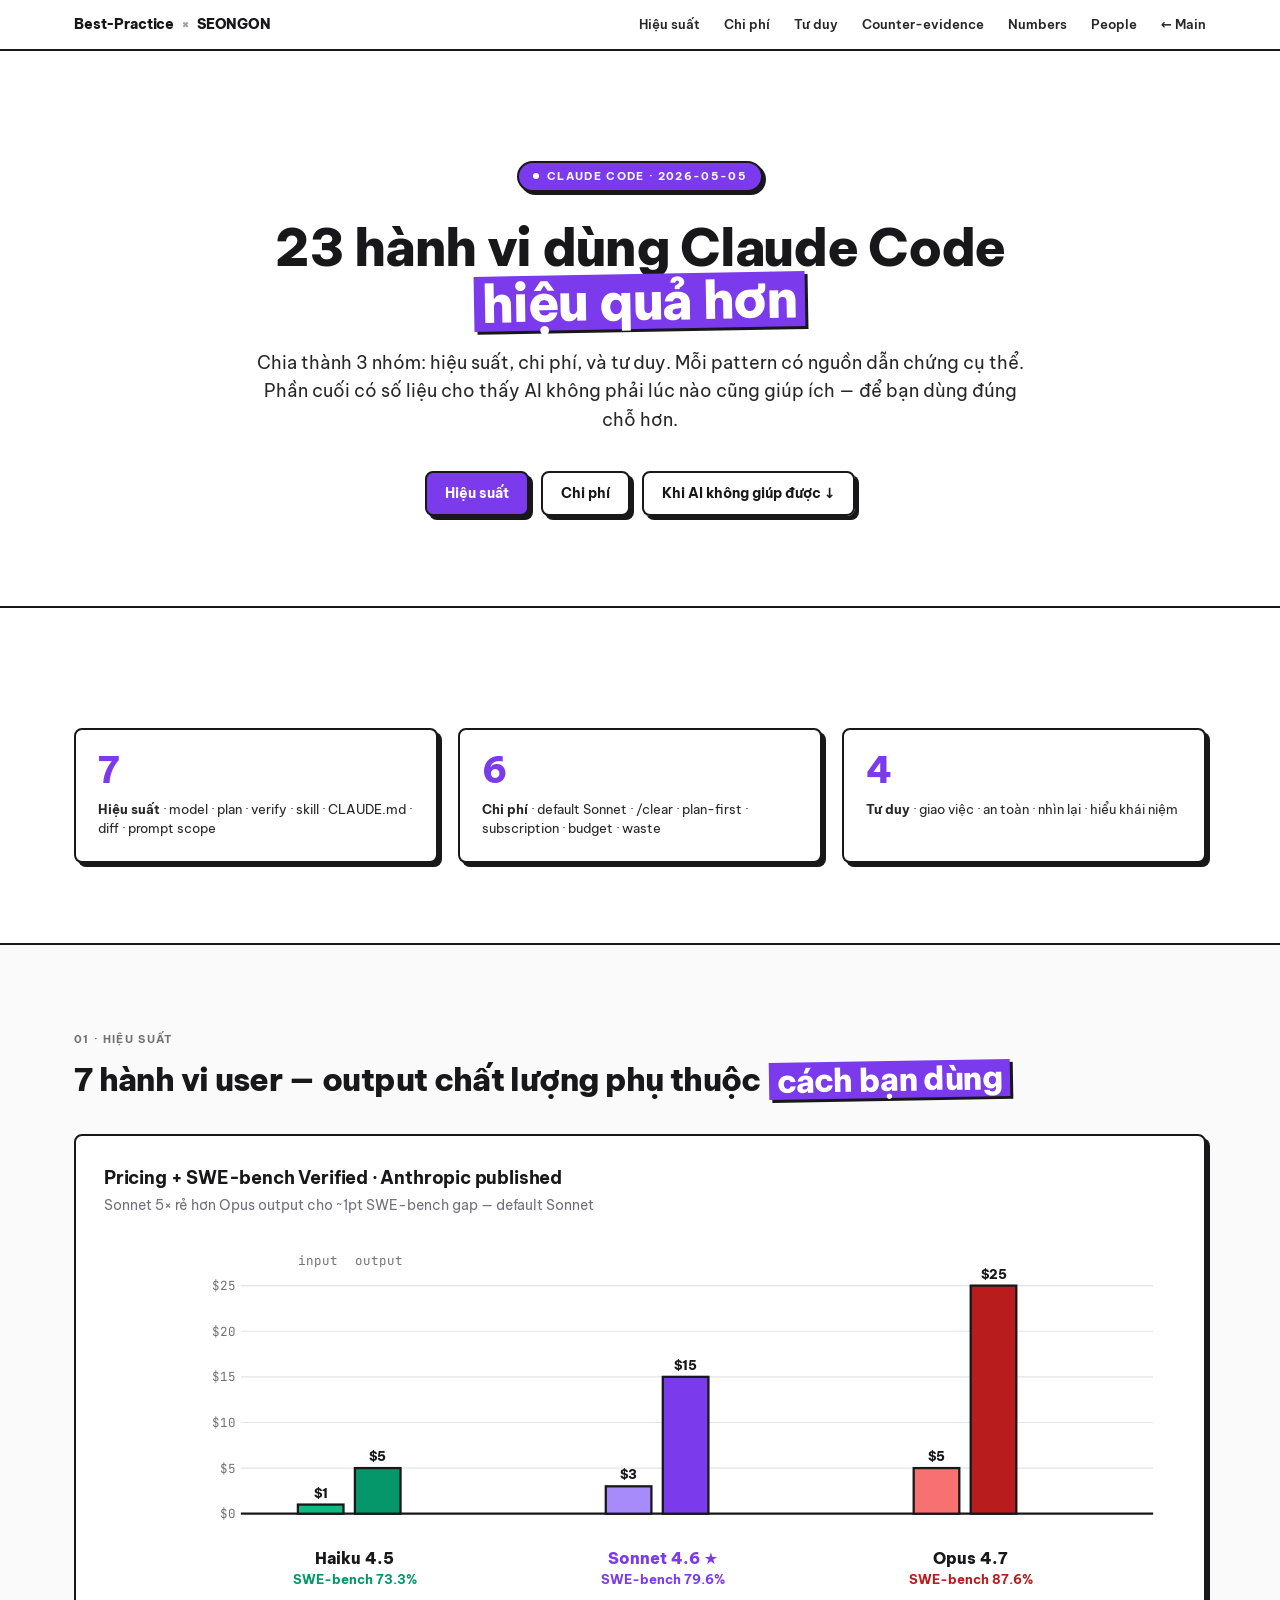
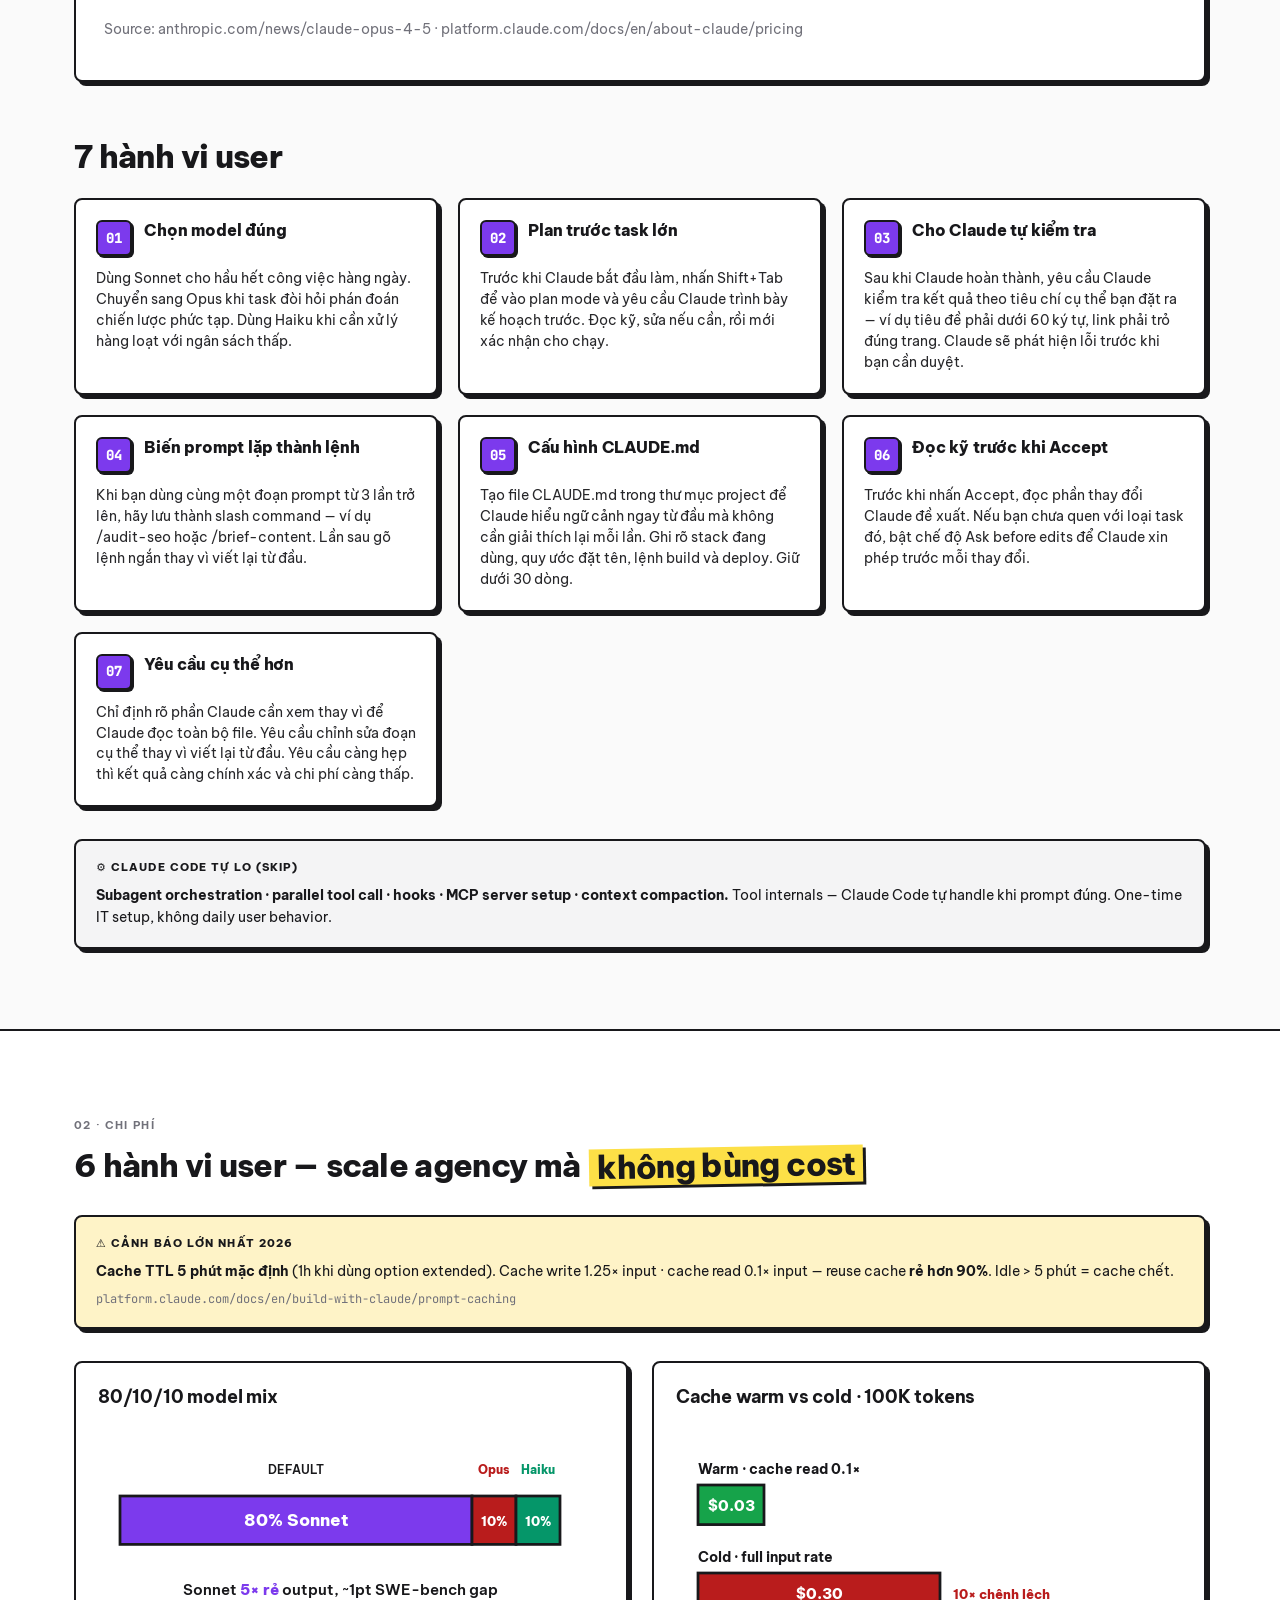
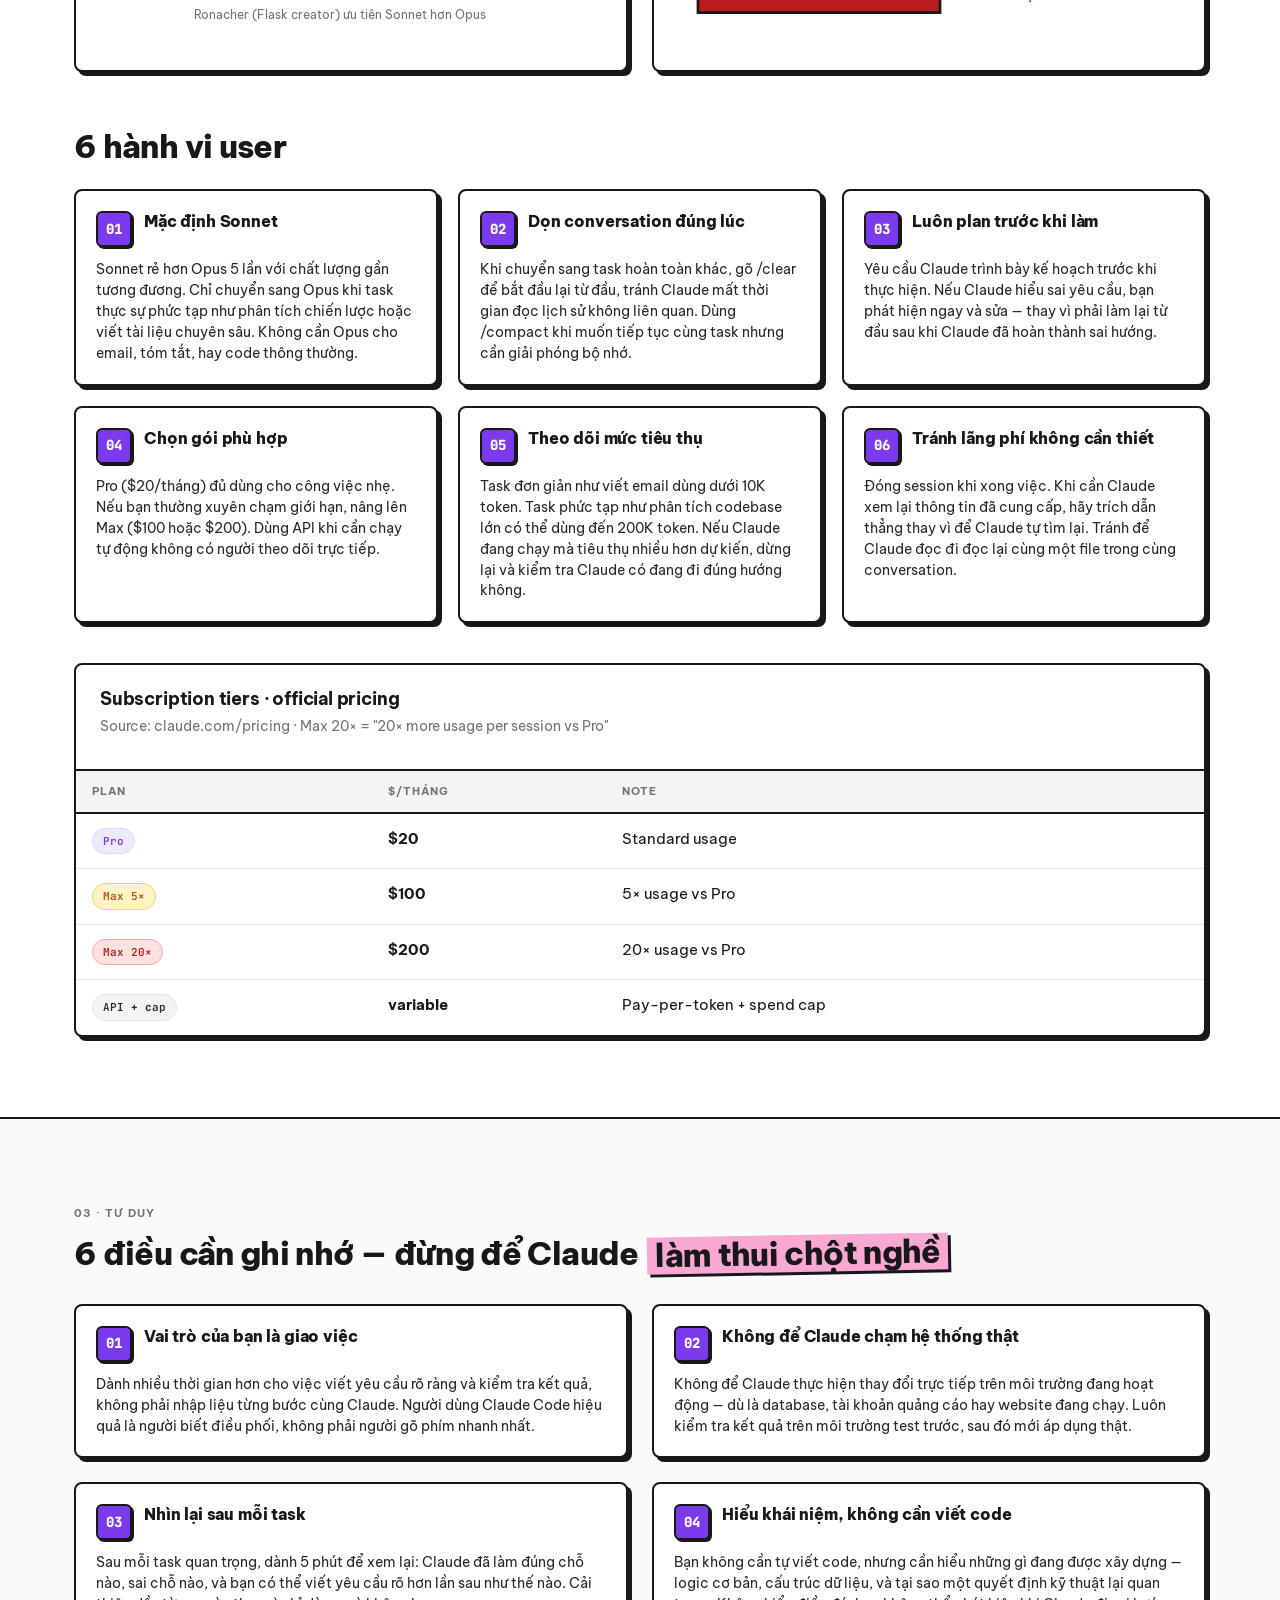
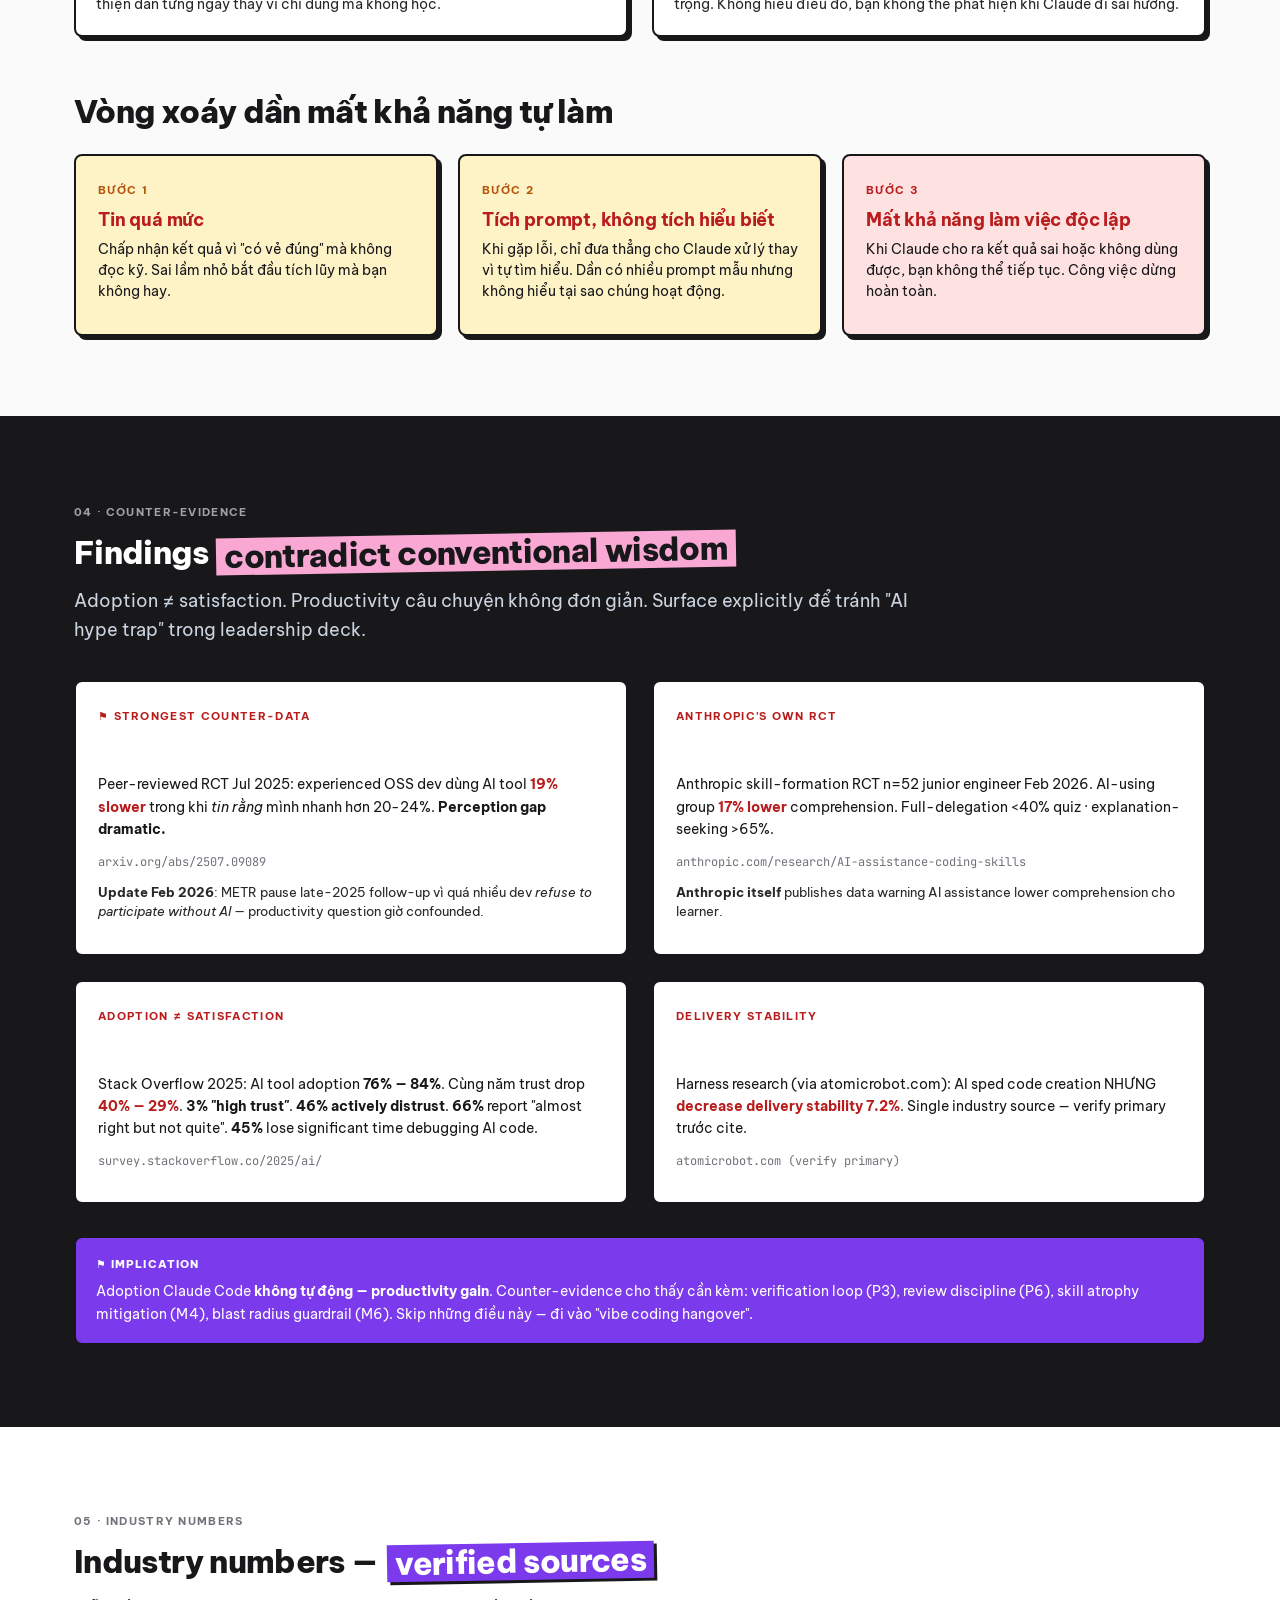
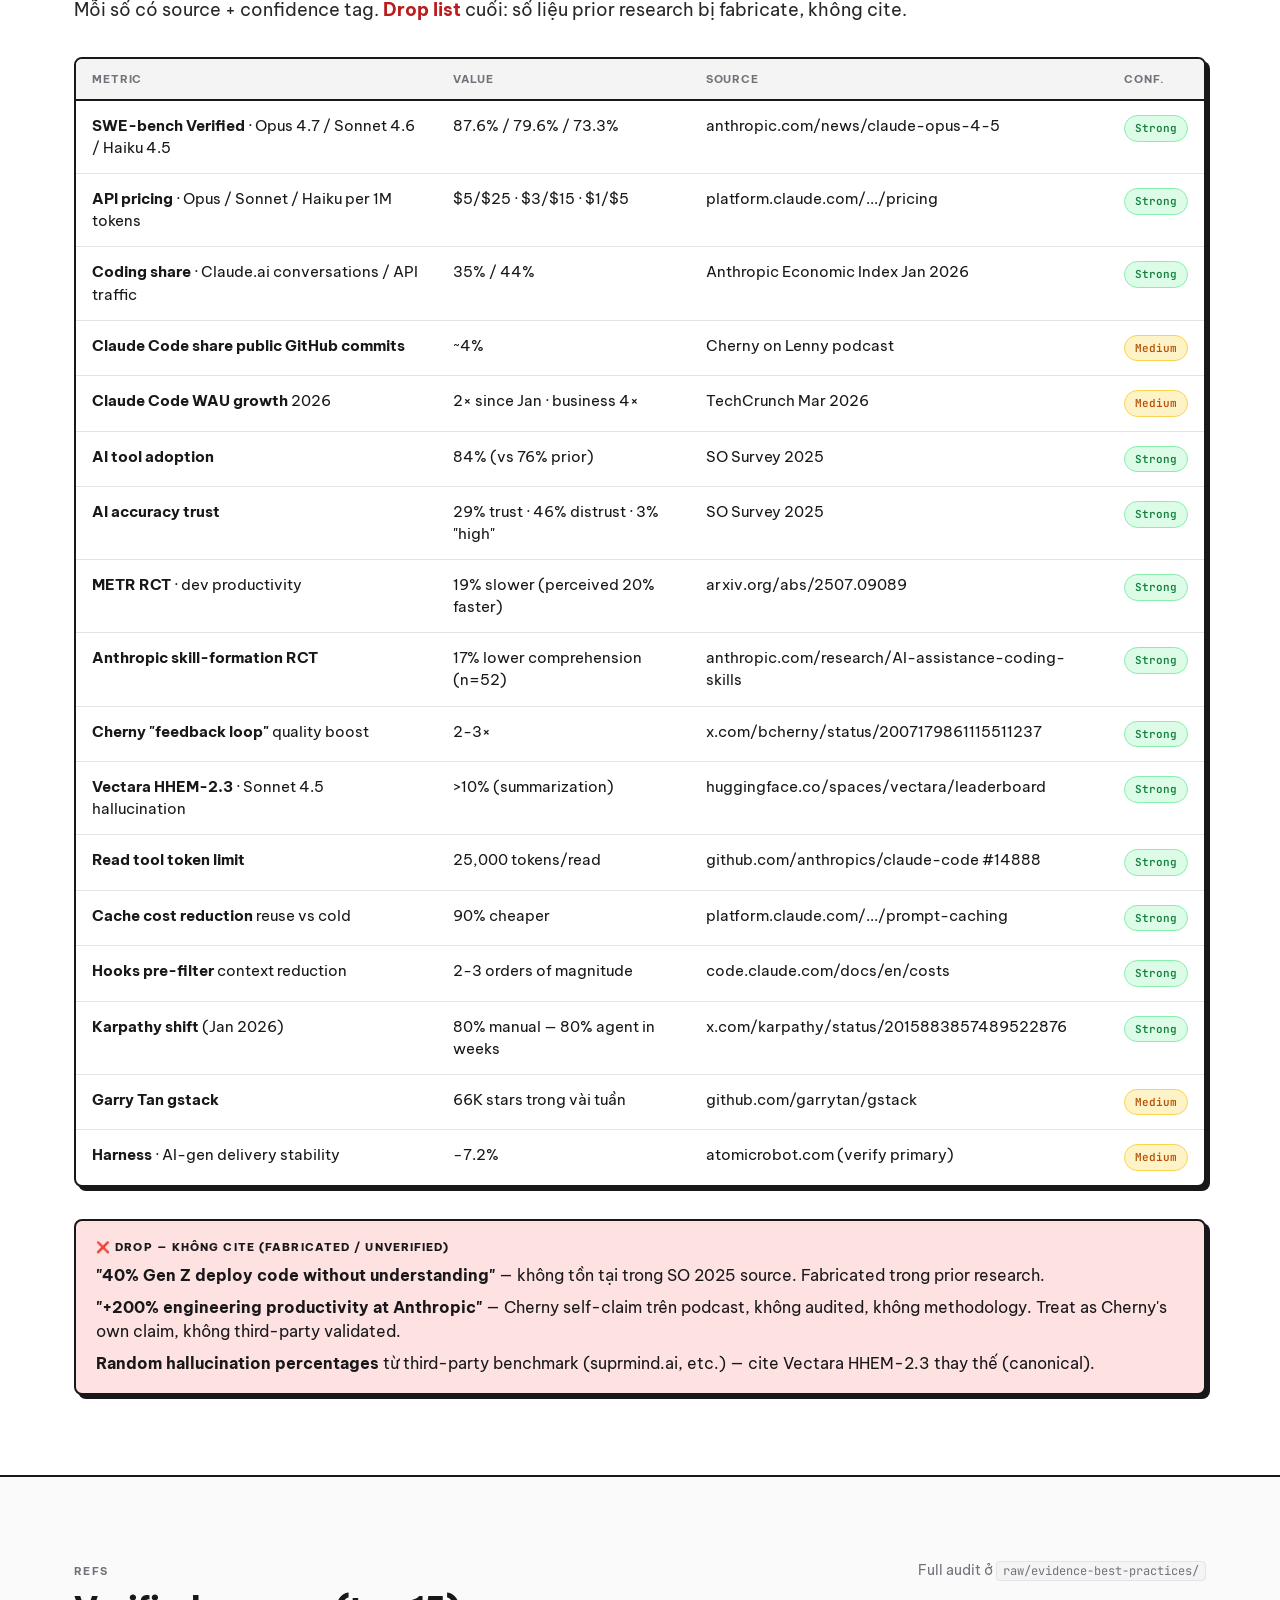
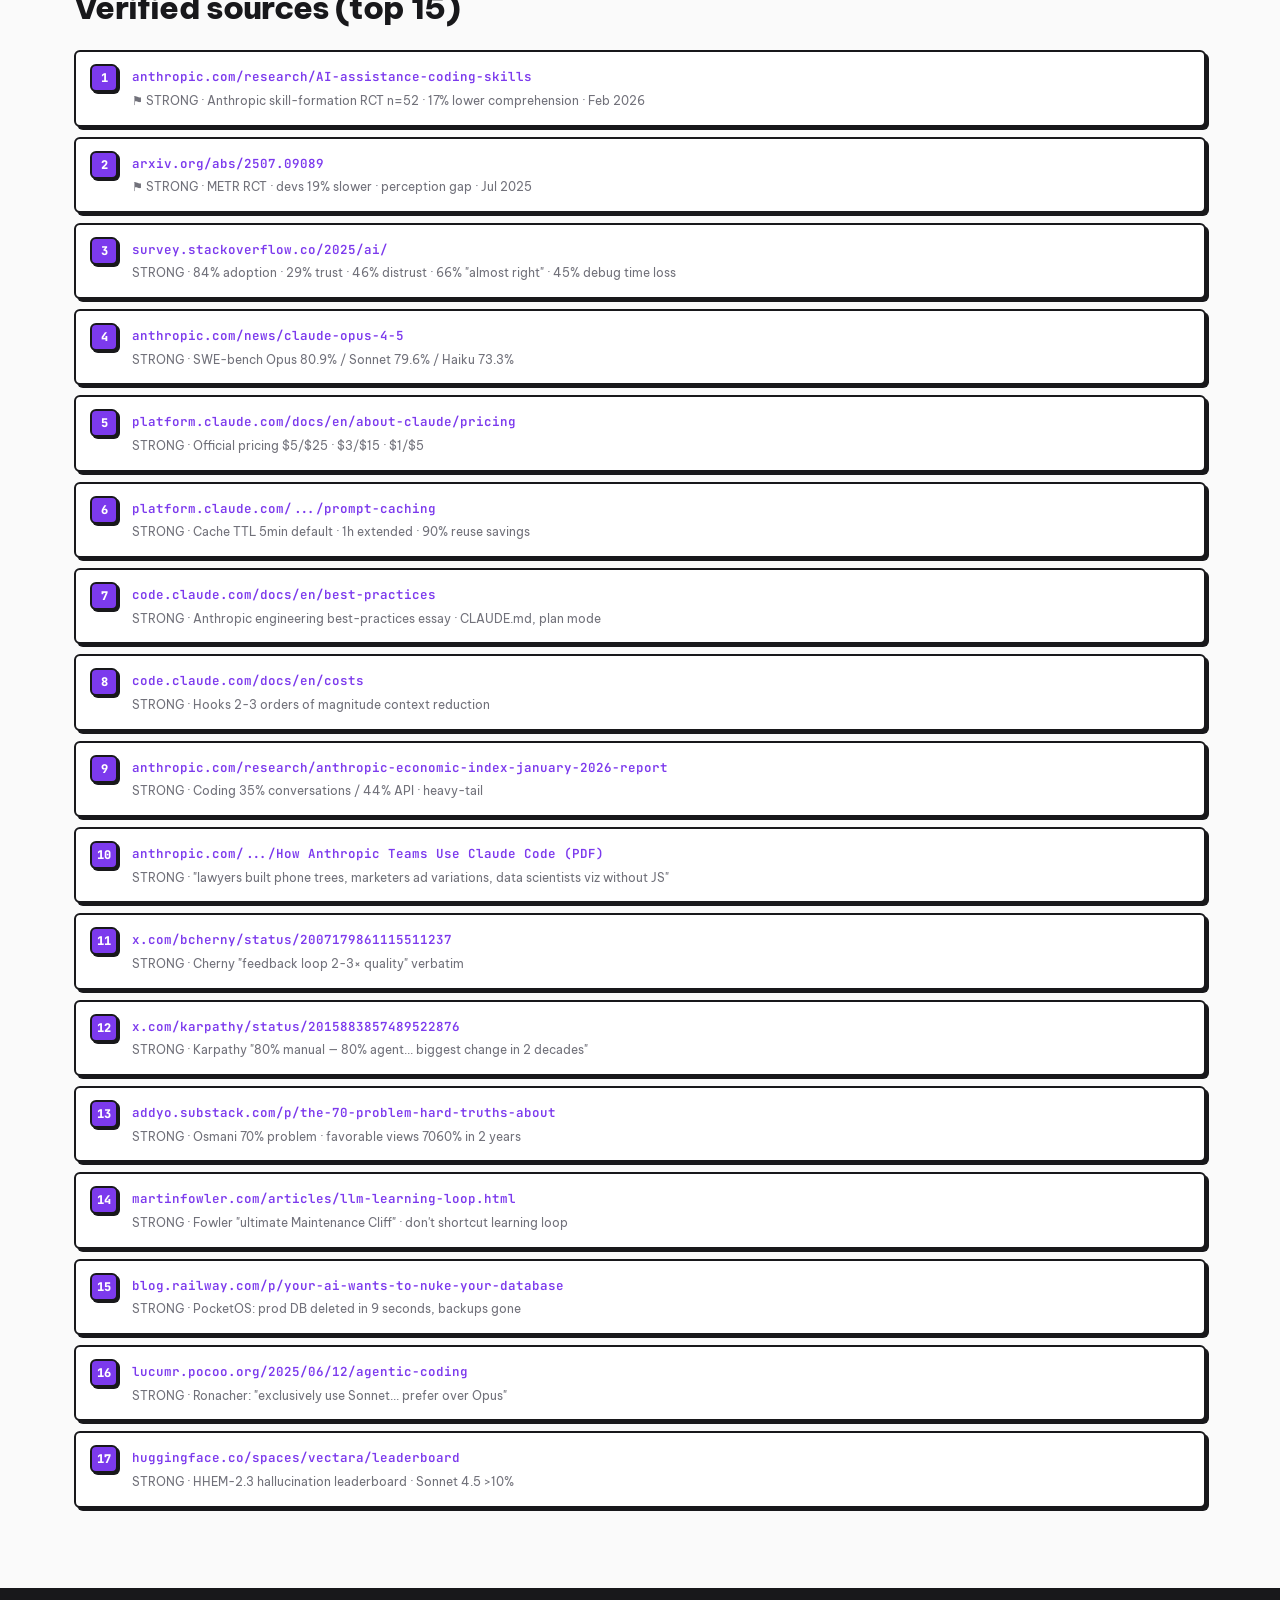
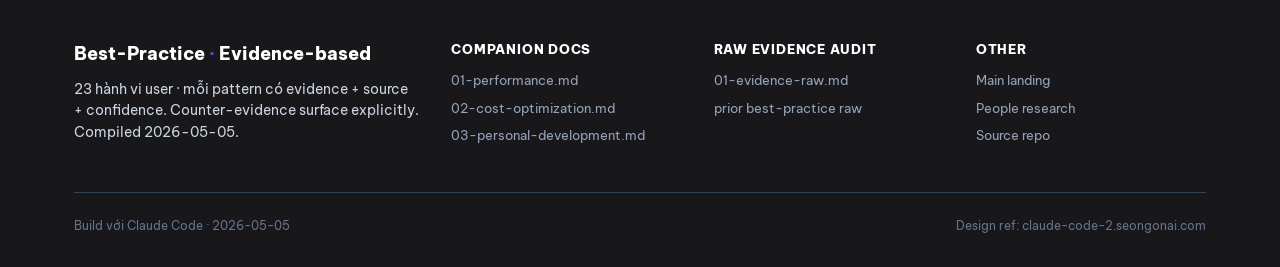
==== commit aa9d3188: "docs(best-practices): merge anti-pattern from 4 to 3 steps Bước 2 "Phụ thuộc hoàn toàn" and Bước 4 "" ====
--- a/best-practices.html
+++ b/best-practices.html
@@ -271,11 +271,10 @@
       </div>
 
       <h2 style="margin-top: 56px;">Vòng xoáy dần mất khả năng tự làm</h2>
-      <div class="grid-4" style="margin-top: 24px;">
+      <div class="grid-3" style="margin-top: 24px;">
         <div class="brutal" style="background: var(--warn-soft);"><div class="eyebrow" style="color: var(--warn);">Bước 1</div><h3 style="margin-top: 6px; color: var(--danger);">Tin quá mức</h3><p class="small" style="margin-top: 6px;">Chấp nhận kết quả vì "có vẻ đúng" mà không đọc kỹ. Sai lầm nhỏ bắt đầu tích lũy mà bạn không hay.</p></div>
-        <div class="brutal" style="background: var(--warn-soft);"><div class="eyebrow" style="color: var(--warn);">Bước 2</div><h3 style="margin-top: 6px; color: var(--danger);">Phụ thuộc hoàn toàn</h3><p class="small" style="margin-top: 6px;">Khi gặp lỗi, không tự tìm hiểu mà chỉ đưa thẳng cho Claude xử lý. Dần mất khả năng tự debug.</p></div>
-        <div class="brutal" style="background: var(--warn-soft);"><div class="eyebrow" style="color: var(--warn);">Bước 3</div><h3 style="margin-top: 6px; color: var(--danger);">Tích prompt, không tích hiểu biết</h3><p class="small" style="margin-top: 6px;">Thu thập hàng trăm prompt mẫu nhưng không hiểu tại sao chúng hoạt động. Gặp tình huống mới là bí.</p></div>
-        <div class="brutal" style="background: var(--danger-soft);"><div class="eyebrow" style="color: var(--danger);">Bước 4</div><h3 style="margin-top: 6px; color: var(--danger);">Mất khả năng làm việc độc lập</h3><p class="small" style="margin-top: 6px;">Khi Claude cho ra kết quả sai hoặc không dùng được, bạn không thể tiếp tục. Công việc phụ thuộc hoàn toàn vào tool.</p></div>
+        <div class="brutal" style="background: var(--warn-soft);"><div class="eyebrow" style="color: var(--warn);">Bước 2</div><h3 style="margin-top: 6px; color: var(--danger);">Tích prompt, không tích hiểu biết</h3><p class="small" style="margin-top: 6px;">Khi gặp lỗi, chỉ đưa thẳng cho Claude xử lý thay vì tự tìm hiểu. Dần có nhiều prompt mẫu nhưng không hiểu tại sao chúng hoạt động.</p></div>
+        <div class="brutal" style="background: var(--danger-soft);"><div class="eyebrow" style="color: var(--danger);">Bước 3</div><h3 style="margin-top: 6px; color: var(--danger);">Mất khả năng làm việc độc lập</h3><p class="small" style="margin-top: 6px;">Khi Claude cho ra kết quả sai hoặc không dùng được, bạn không thể tiếp tục. Công việc dừng hoàn toàn.</p></div>
       </div>
 
     </div>
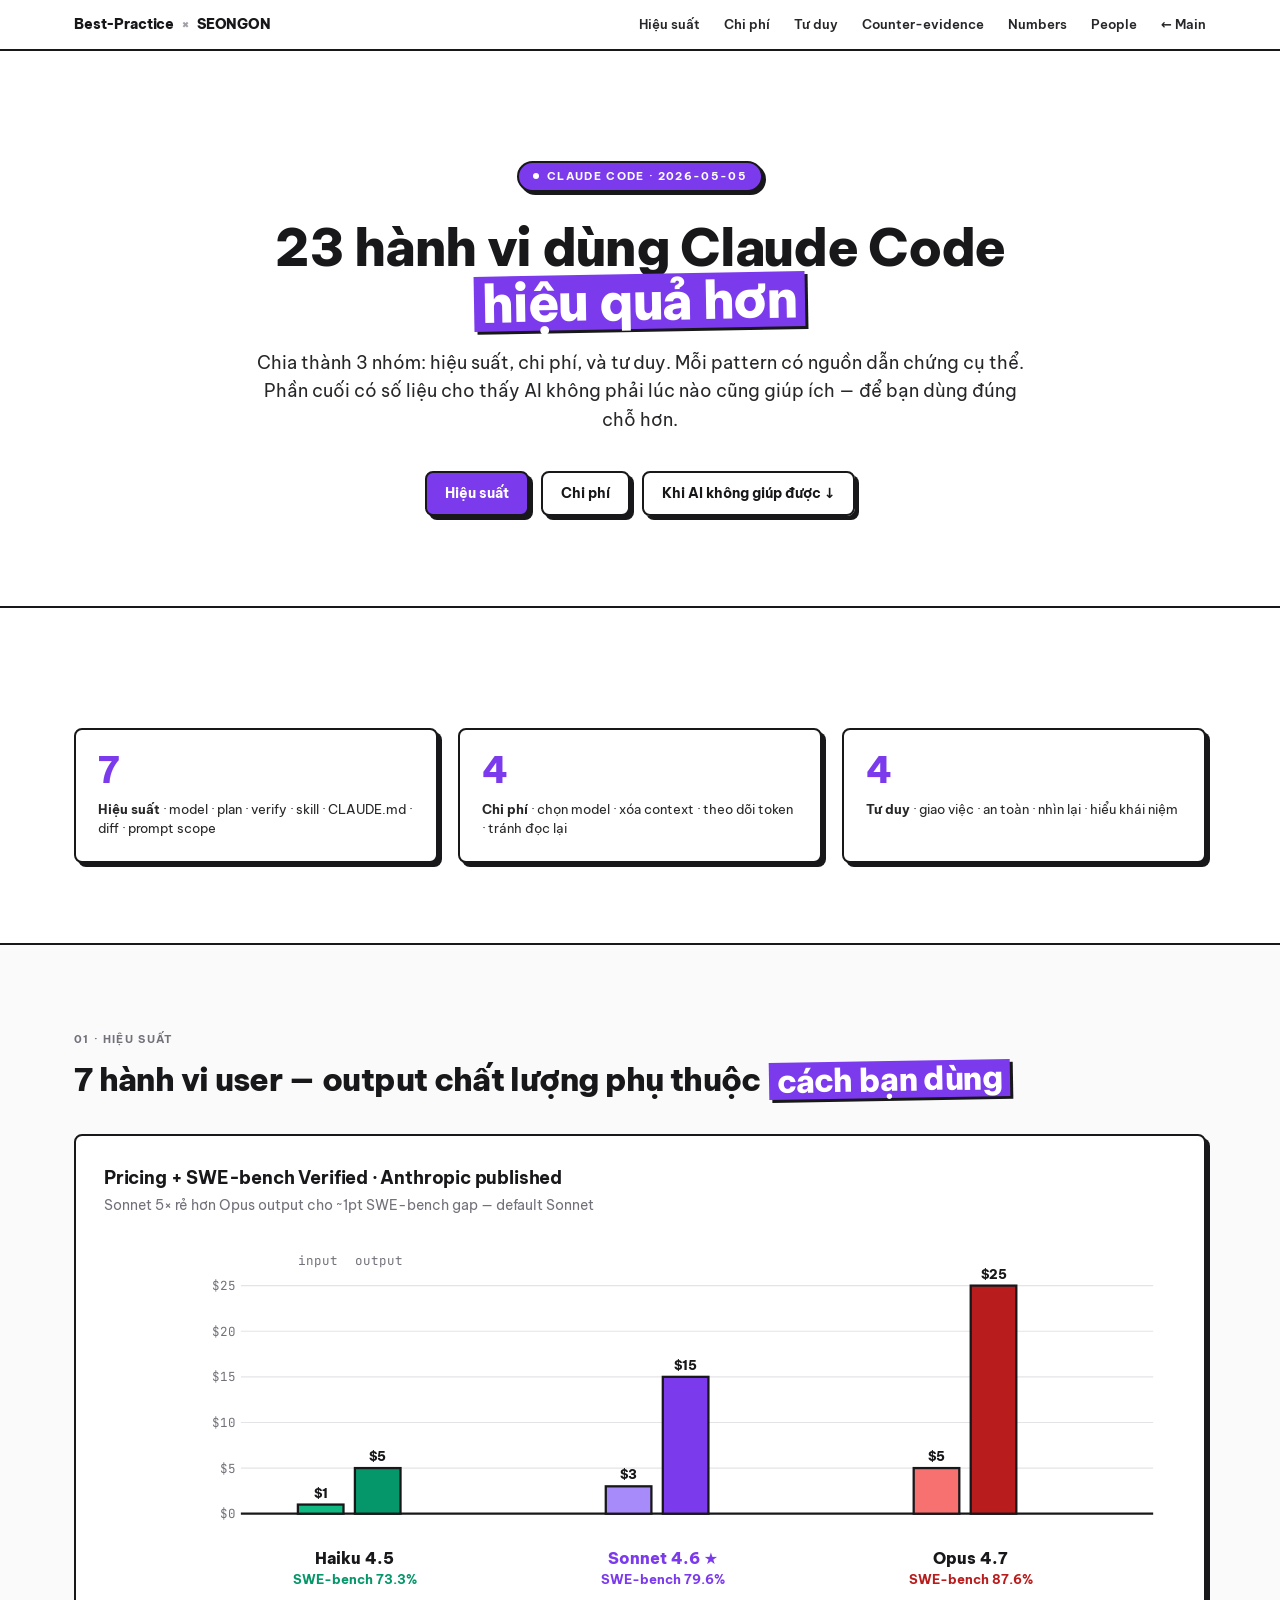
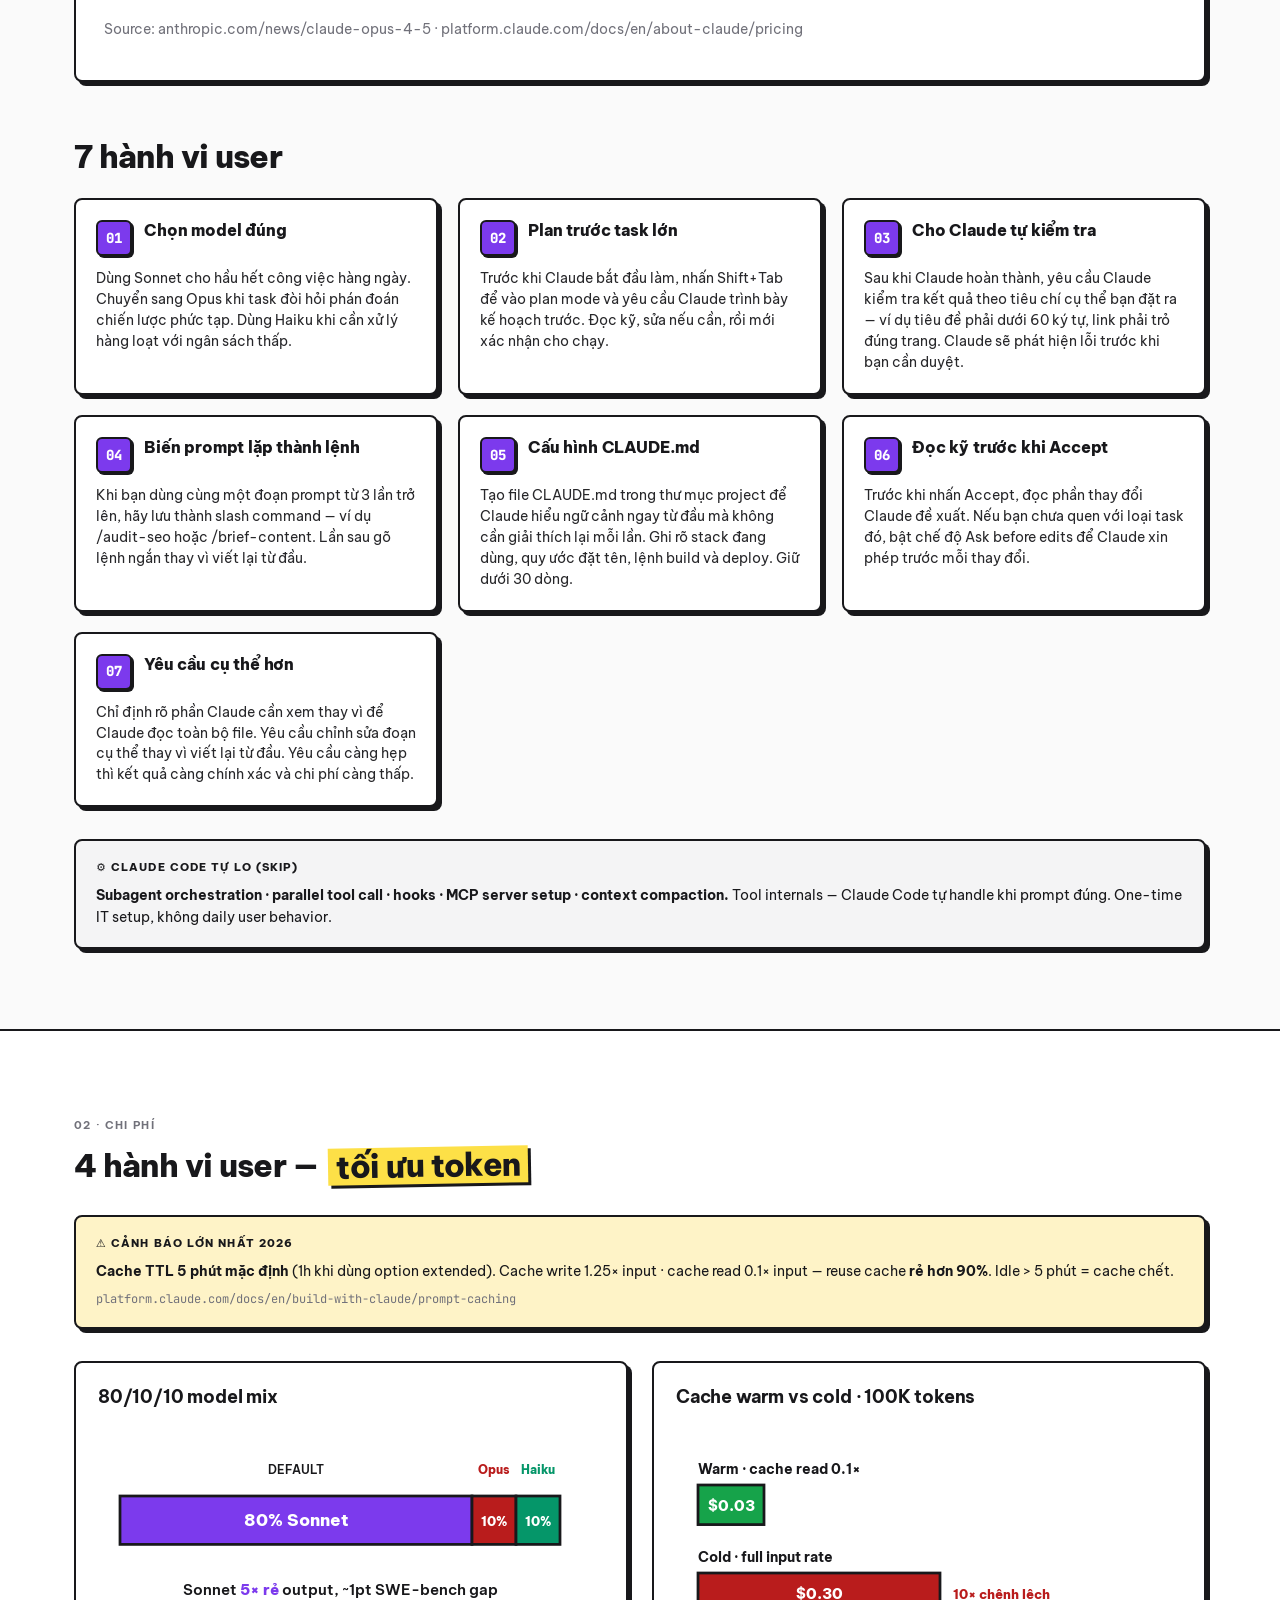
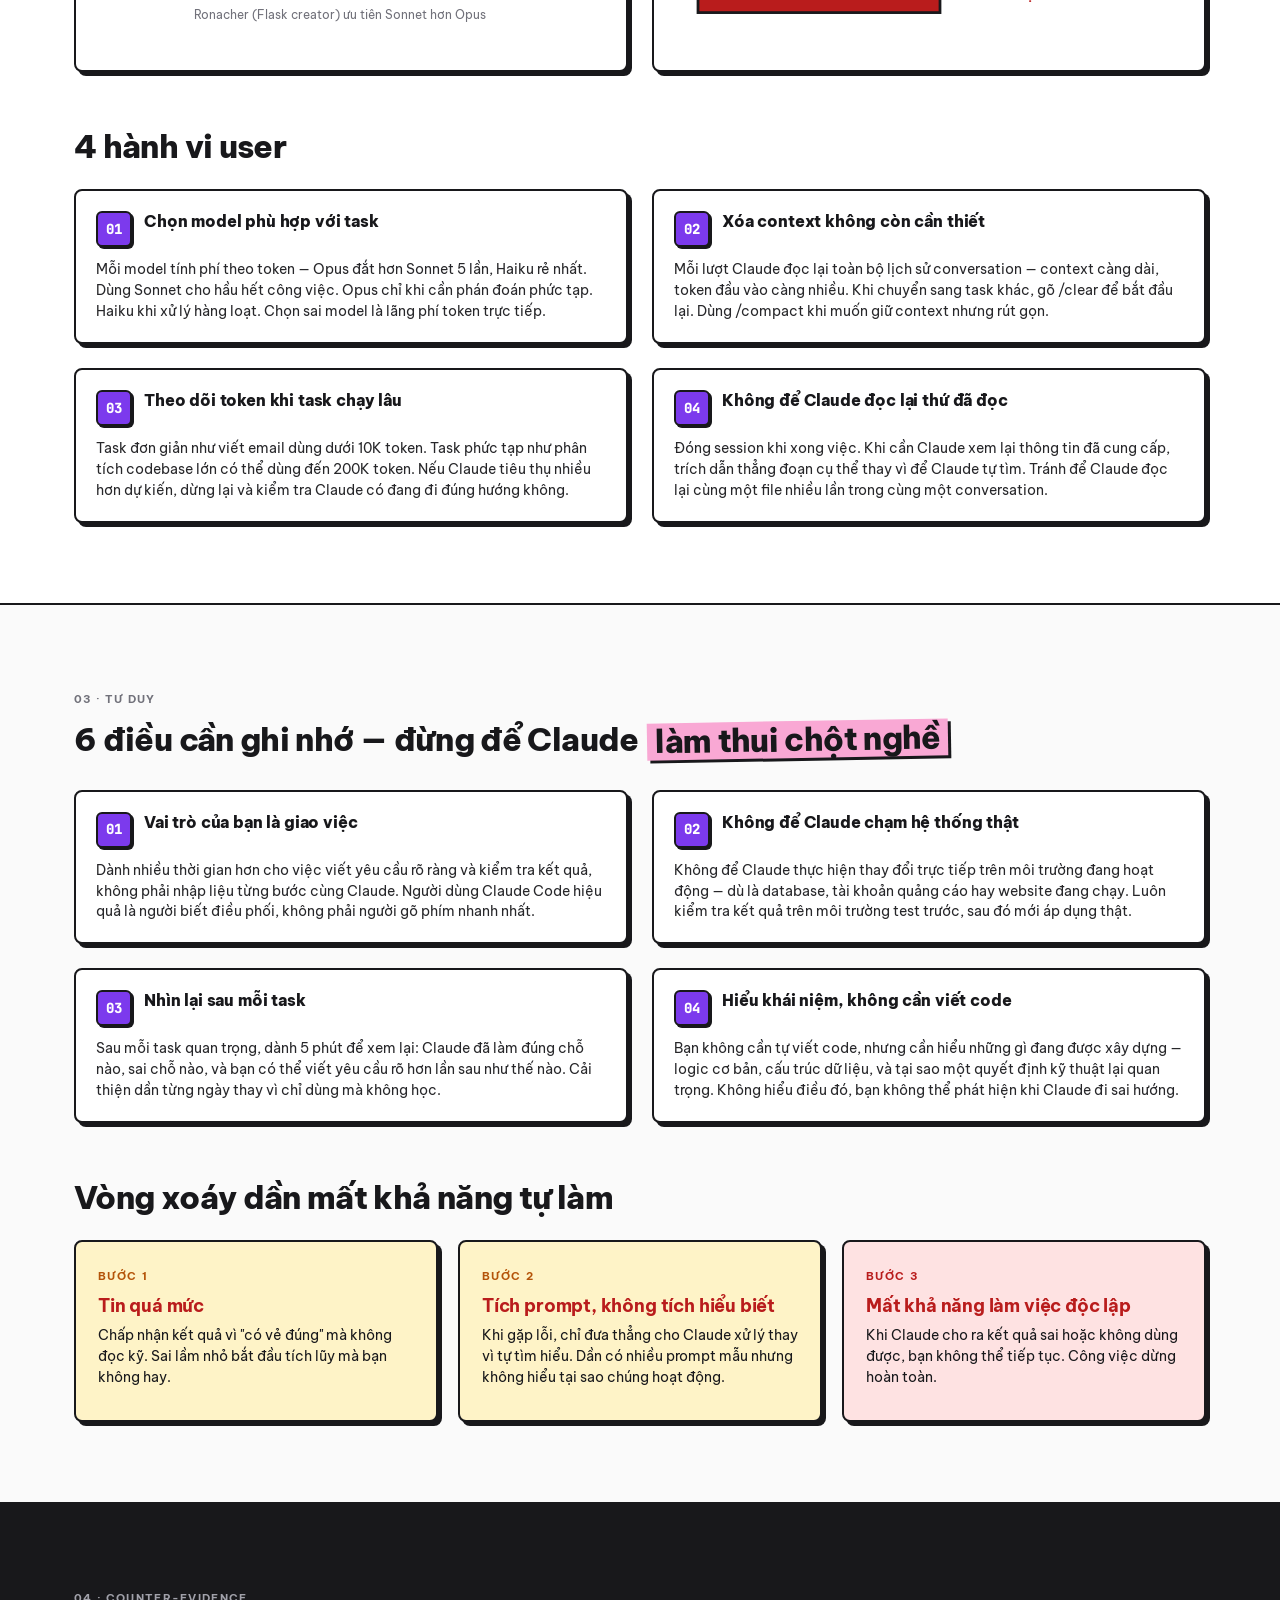
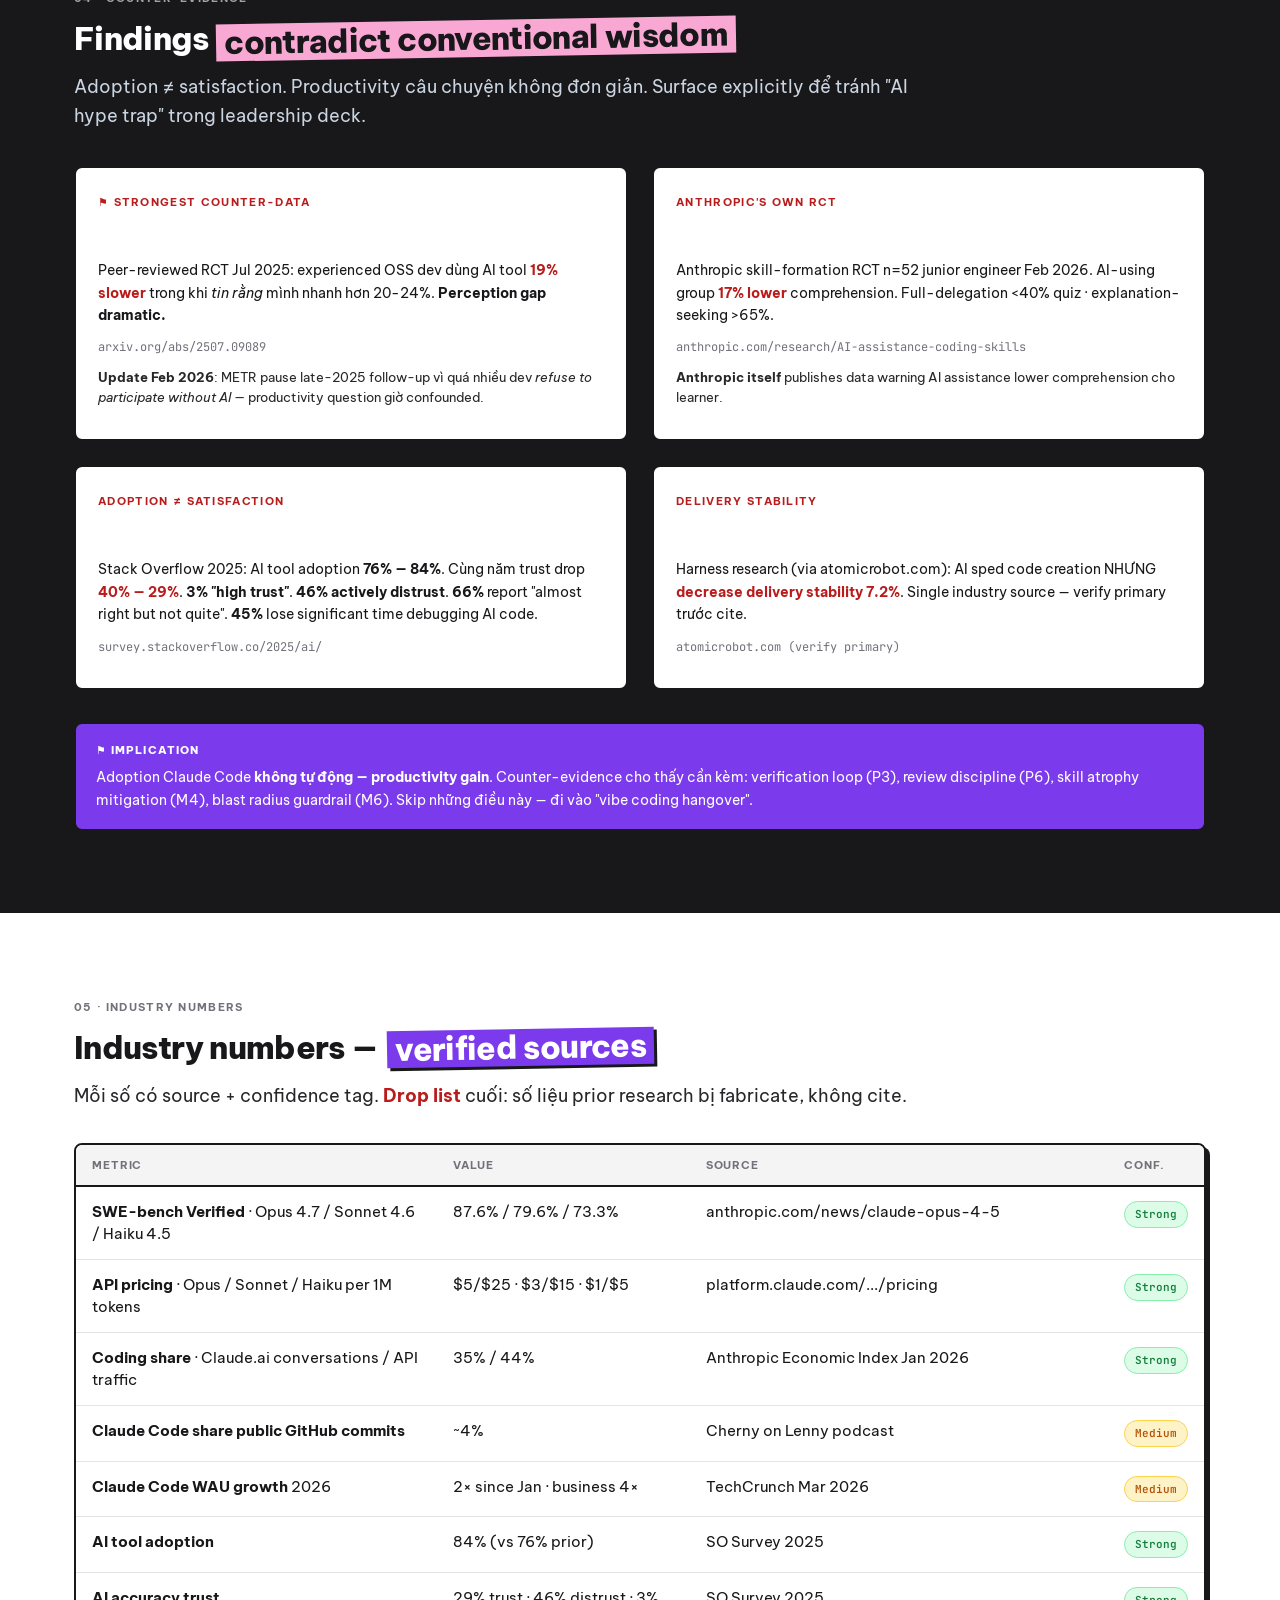
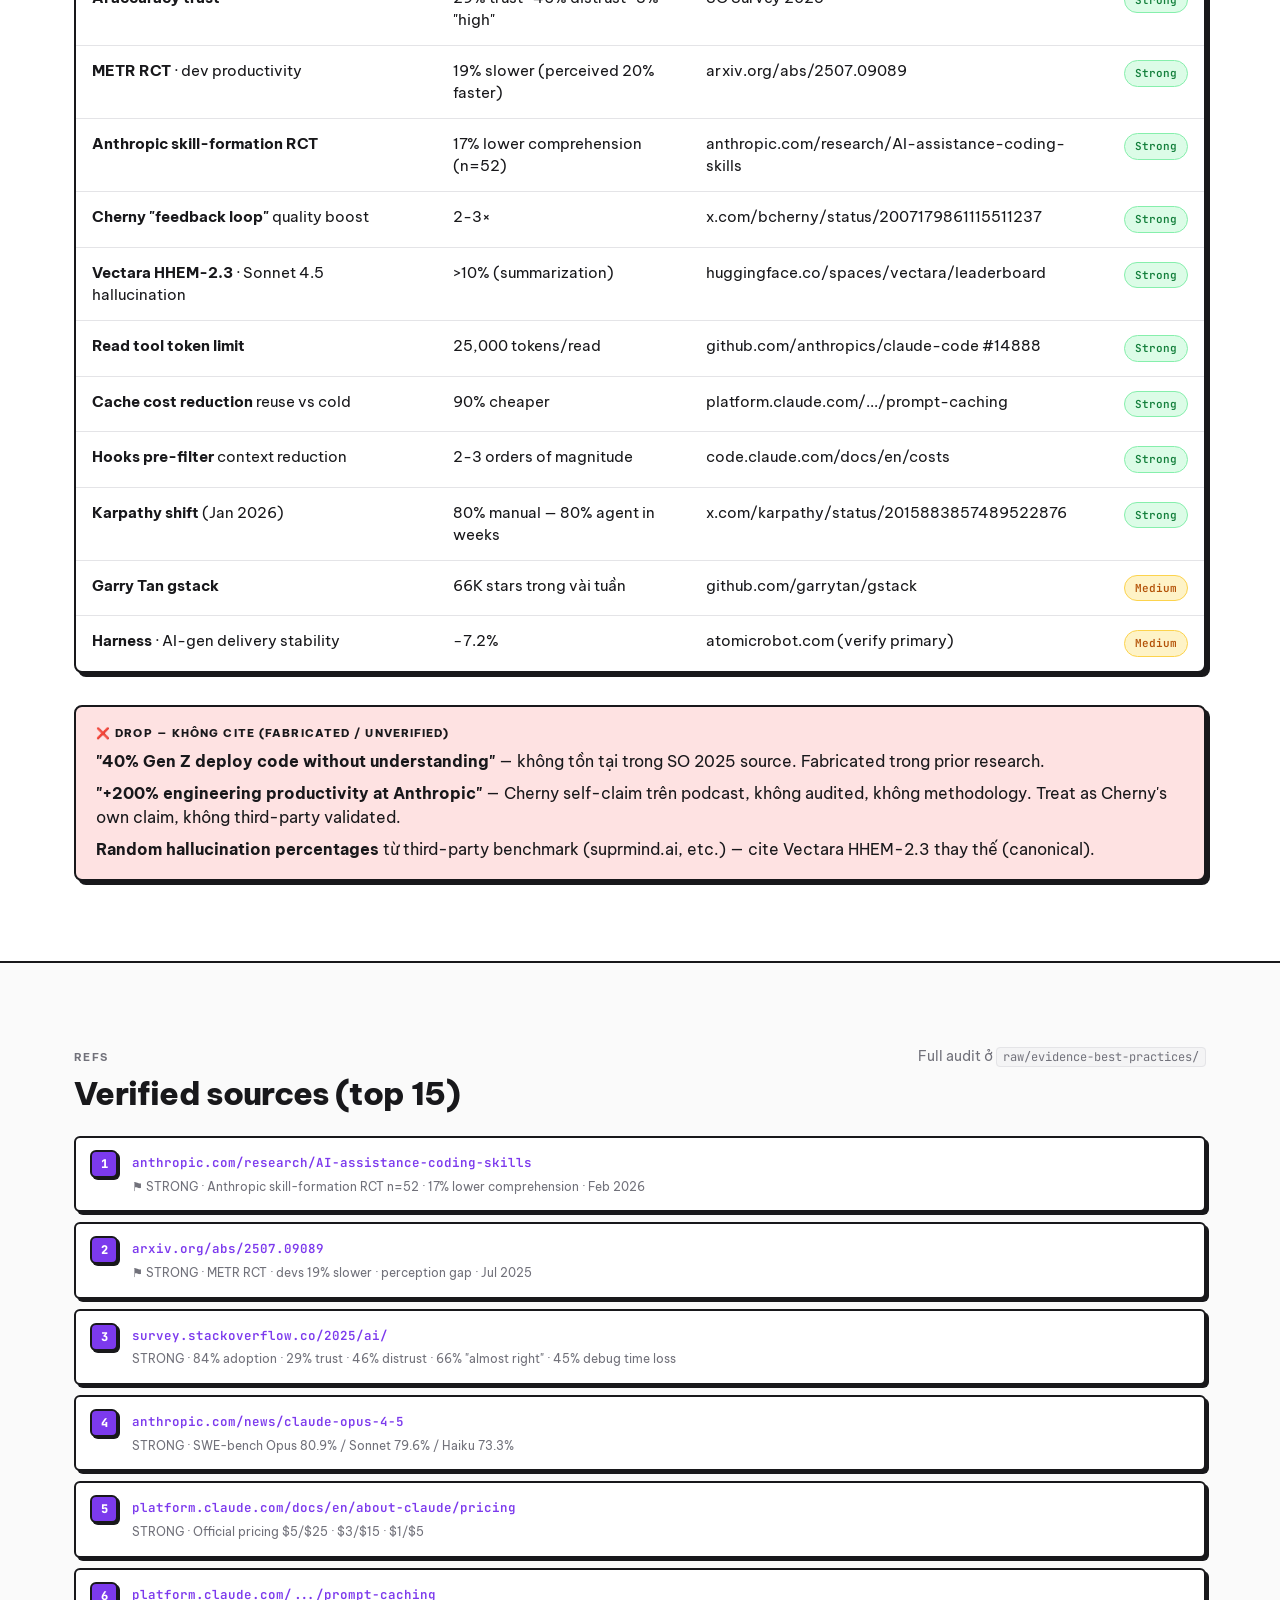
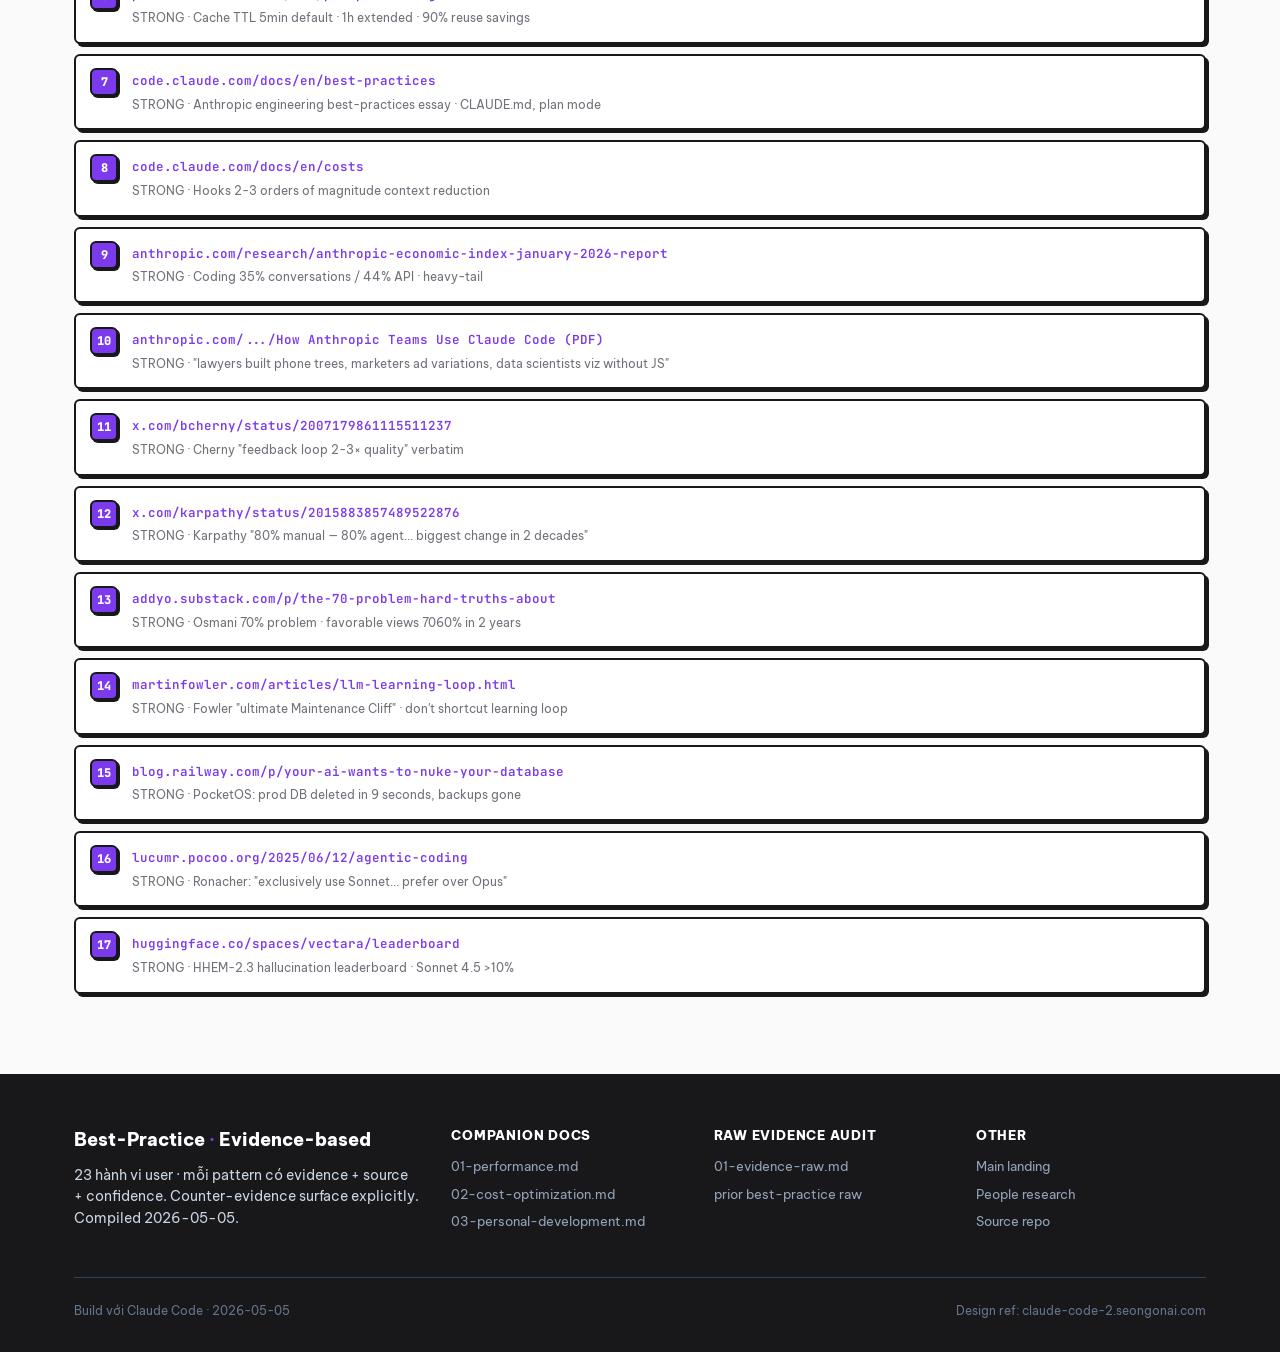
==== commit 40192306: "docs(best-practices): refocus cost section on token optimization User feedback: pricing plan guidanc" ====
--- a/best-practices.html
+++ b/best-practices.html
@@ -44,7 +44,7 @@
     <div class="wrap">
       <div class="stat-grid cols-3">
         <div class="stat"><div class="stat-num violet">7</div><div class="stat-label"><strong>Hiệu suất</strong> · model · plan · verify · skill · CLAUDE.md · diff · prompt scope</div></div>
-        <div class="stat"><div class="stat-num violet">6</div><div class="stat-label"><strong>Chi phí</strong> · default Sonnet · /clear · plan-first · subscription · budget · waste</div></div>
+        <div class="stat"><div class="stat-num violet">4</div><div class="stat-label"><strong>Chi phí</strong> · chọn model · xóa context · theo dõi token · tránh đọc lại</div></div>
         <div class="stat"><div class="stat-num violet">4</div><div class="stat-label"><strong>Tư duy</strong> · giao việc · an toàn · nhìn lại · hiểu khái niệm</div></div>
       </div>
     </div>
@@ -146,7 +146,7 @@
   <section id="cost" class="white">
     <div class="wrap">
       <span class="eyebrow">02 · Chi phí</span>
-      <h2 style="margin-top: 12px;">6 hành vi user — scale agency mà <span class="hl hl-yellow">không bùng cost</span></h2>
+      <h2 style="margin-top: 12px;">4 hành vi user — <span class="hl hl-yellow">tối ưu token</span></h2>
 
       <div class="callout warn" style="margin-top: 32px;">
         <div class="label">⚠ Cảnh báo lớn nhất 2026</div>
@@ -186,56 +186,29 @@
         </div>
       </div>
 
-      <h2 style="margin-top: 56px;">6 hành vi user</h2>
-      <div class="grid-3" style="margin-top: 24px;">
-
-        <div class="pattern">
-          <div class="head-row"><div class="num">01</div><div class="title">Mặc định Sonnet</div></div>
-          <div class="desc">Sonnet rẻ hơn Opus 5 lần với chất lượng gần tương đương. Chỉ chuyển sang Opus khi task thực sự phức tạp như phân tích chiến lược hoặc viết tài liệu chuyên sâu. Không cần Opus cho email, tóm tắt, hay code thông thường.</div>
-        </div>
-
-        <div class="pattern">
-          <div class="head-row"><div class="num">02</div><div class="title">Dọn conversation đúng lúc</div></div>
-          <div class="desc">Khi chuyển sang task hoàn toàn khác, gõ /clear để bắt đầu lại từ đầu, tránh Claude mất thời gian đọc lịch sử không liên quan. Dùng /compact khi muốn tiếp tục cùng task nhưng cần giải phóng bộ nhớ.</div>
-        </div>
-
-        <div class="pattern">
-          <div class="head-row"><div class="num">03</div><div class="title">Luôn plan trước khi làm</div></div>
-          <div class="desc">Yêu cầu Claude trình bày kế hoạch trước khi thực hiện. Nếu Claude hiểu sai yêu cầu, bạn phát hiện ngay và sửa — thay vì phải làm lại từ đầu sau khi Claude đã hoàn thành sai hướng.</div>
-        </div>
-
-        <div class="pattern">
-          <div class="head-row"><div class="num">04</div><div class="title">Chọn gói phù hợp</div></div>
-          <div class="desc">Pro ($20/tháng) đủ dùng cho công việc nhẹ. Nếu bạn thường xuyên chạm giới hạn, nâng lên Max ($100 hoặc $200). Dùng API khi cần chạy tự động không có người theo dõi trực tiếp.</div>
-        </div>
-
-        <div class="pattern">
-          <div class="head-row"><div class="num">05</div><div class="title">Theo dõi mức tiêu thụ</div></div>
-          <div class="desc">Task đơn giản như viết email dùng dưới 10K token. Task phức tạp như phân tích codebase lớn có thể dùng đến 200K token. Nếu Claude đang chạy mà tiêu thụ nhiều hơn dự kiến, dừng lại và kiểm tra Claude có đang đi đúng hướng không.</div>
-        </div>
-
-        <div class="pattern">
-          <div class="head-row"><div class="num">06</div><div class="title">Tránh lãng phí không cần thiết</div></div>
-          <div class="desc">Đóng session khi xong việc. Khi cần Claude xem lại thông tin đã cung cấp, hãy trích dẫn thẳng thay vì để Claude tự tìm lại. Tránh để Claude đọc đi đọc lại cùng một file trong cùng conversation.</div>
-        </div>
-
-      </div>
-
-      <!-- Pricing reference -->
-      <div class="brutal" style="margin-top: 40px; padding: 0; overflow: hidden;">
-        <div style="padding: 20px 24px; border-bottom: 2px solid var(--fg);">
-          <h3>Subscription tiers · official pricing</h3>
-          <p class="muted small" style="margin-top: 4px;">Source: claude.com/pricing · Max 20× = "20× more usage per session vs Pro"</p>
-        </div>
-        <table>
-          <thead><tr><th>Plan</th><th>$/tháng</th><th>Note</th></tr></thead>
-          <tbody>
-            <tr><td><span class="chip violet">Pro</span></td><td><strong>$20</strong></td><td>Standard usage</td></tr>
-            <tr><td><span class="chip warn">Max 5×</span></td><td><strong>$100</strong></td><td>5× usage vs Pro</td></tr>
-            <tr><td><span class="chip danger">Max 20×</span></td><td><strong>$200</strong></td><td>20× usage vs Pro</td></tr>
-            <tr><td><span class="chip">API + cap</span></td><td><strong>variable</strong></td><td>Pay-per-token + spend cap</td></tr>
-          </tbody>
-        </table>
+      <h2 style="margin-top: 56px;">4 hành vi user</h2>
+      <div class="grid-2" style="margin-top: 24px;">
+
+        <div class="pattern">
+          <div class="head-row"><div class="num">01</div><div class="title">Chọn model phù hợp với task</div></div>
+          <div class="desc">Mỗi model tính phí theo token — Opus đắt hơn Sonnet 5 lần, Haiku rẻ nhất. Dùng Sonnet cho hầu hết công việc. Opus chỉ khi cần phán đoán phức tạp. Haiku khi xử lý hàng loạt. Chọn sai model là lãng phí token trực tiếp.</div>
+        </div>
+
+        <div class="pattern">
+          <div class="head-row"><div class="num">02</div><div class="title">Xóa context không còn cần thiết</div></div>
+          <div class="desc">Mỗi lượt Claude đọc lại toàn bộ lịch sử conversation — context càng dài, token đầu vào càng nhiều. Khi chuyển sang task khác, gõ /clear để bắt đầu lại. Dùng /compact khi muốn giữ context nhưng rút gọn.</div>
+        </div>
+
+        <div class="pattern">
+          <div class="head-row"><div class="num">03</div><div class="title">Theo dõi token khi task chạy lâu</div></div>
+          <div class="desc">Task đơn giản như viết email dùng dưới 10K token. Task phức tạp như phân tích codebase lớn có thể dùng đến 200K token. Nếu Claude tiêu thụ nhiều hơn dự kiến, dừng lại và kiểm tra Claude có đang đi đúng hướng không.</div>
+        </div>
+
+        <div class="pattern">
+          <div class="head-row"><div class="num">04</div><div class="title">Không để Claude đọc lại thứ đã đọc</div></div>
+          <div class="desc">Đóng session khi xong việc. Khi cần Claude xem lại thông tin đã cung cấp, trích dẫn thẳng đoạn cụ thể thay vì để Claude tự tìm. Tránh để Claude đọc lại cùng một file nhiều lần trong cùng một conversation.</div>
+        </div>
+
       </div>
     </div>
   </section>
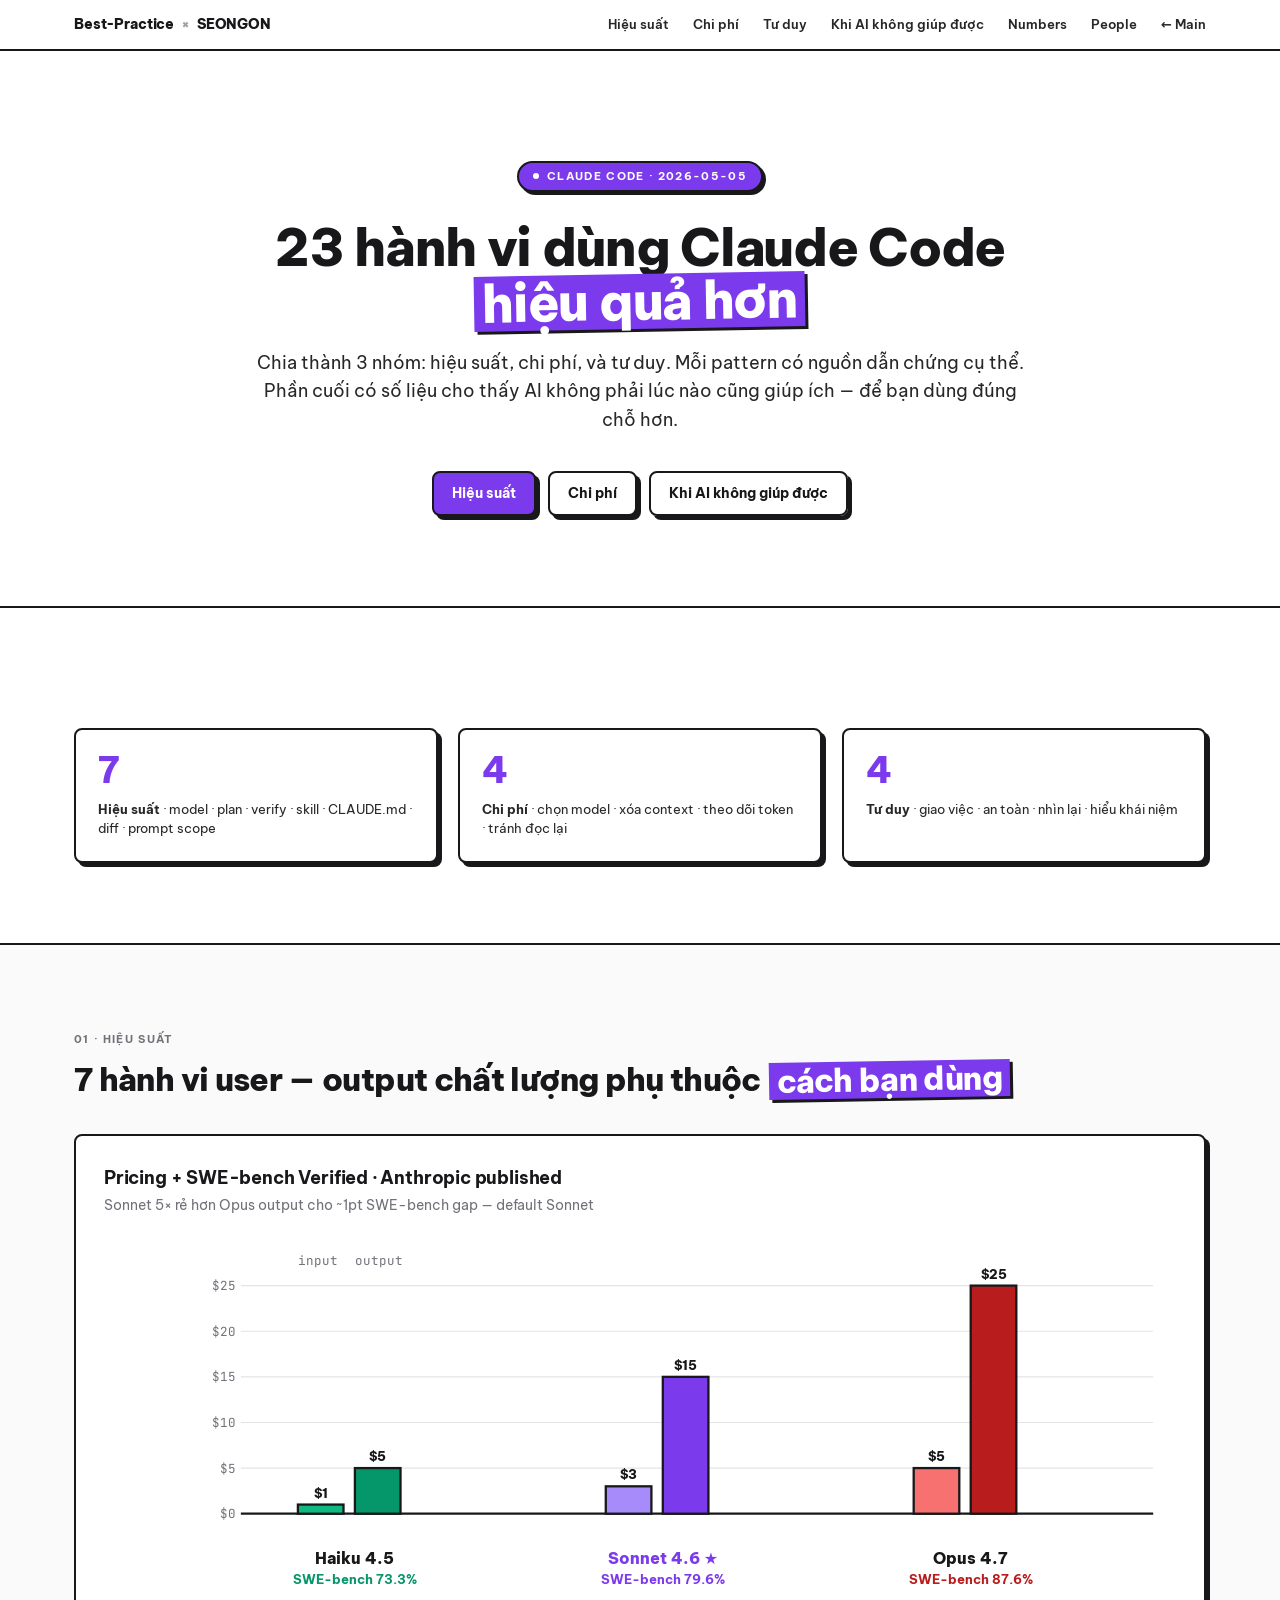
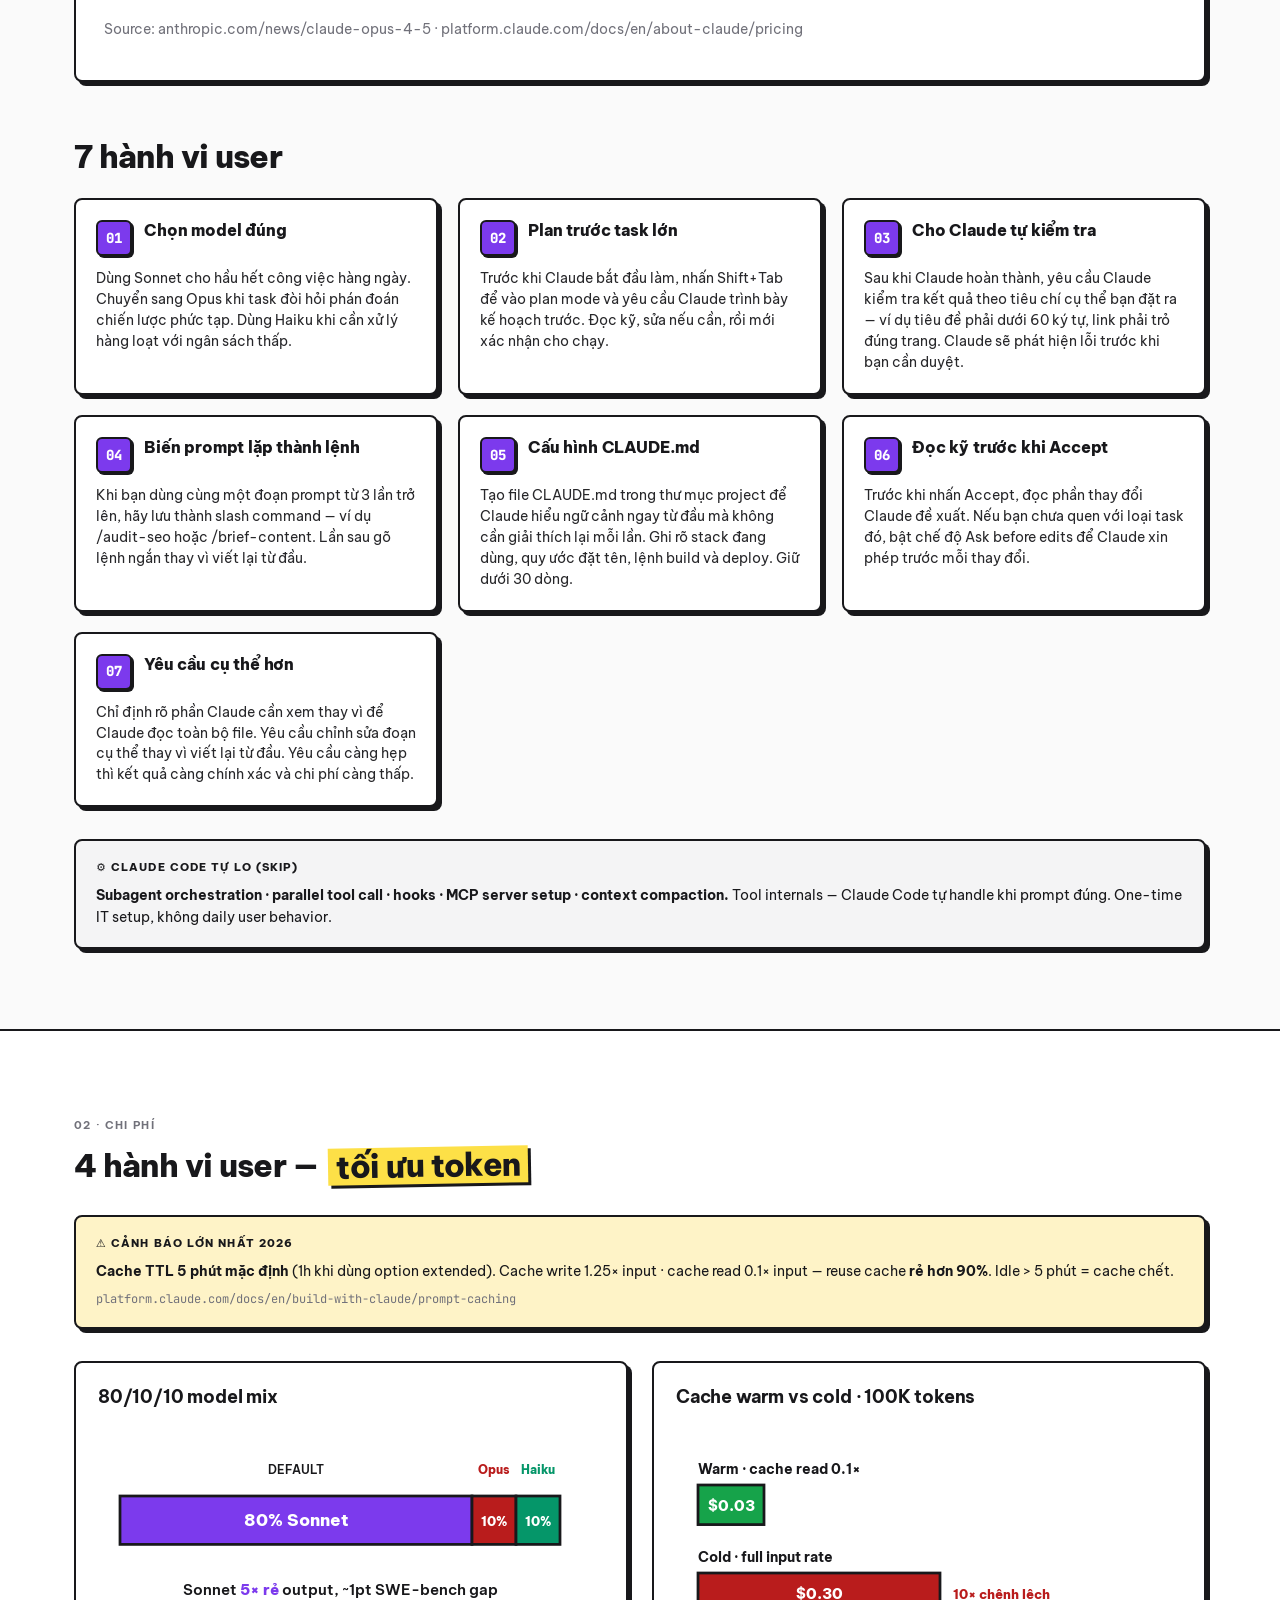
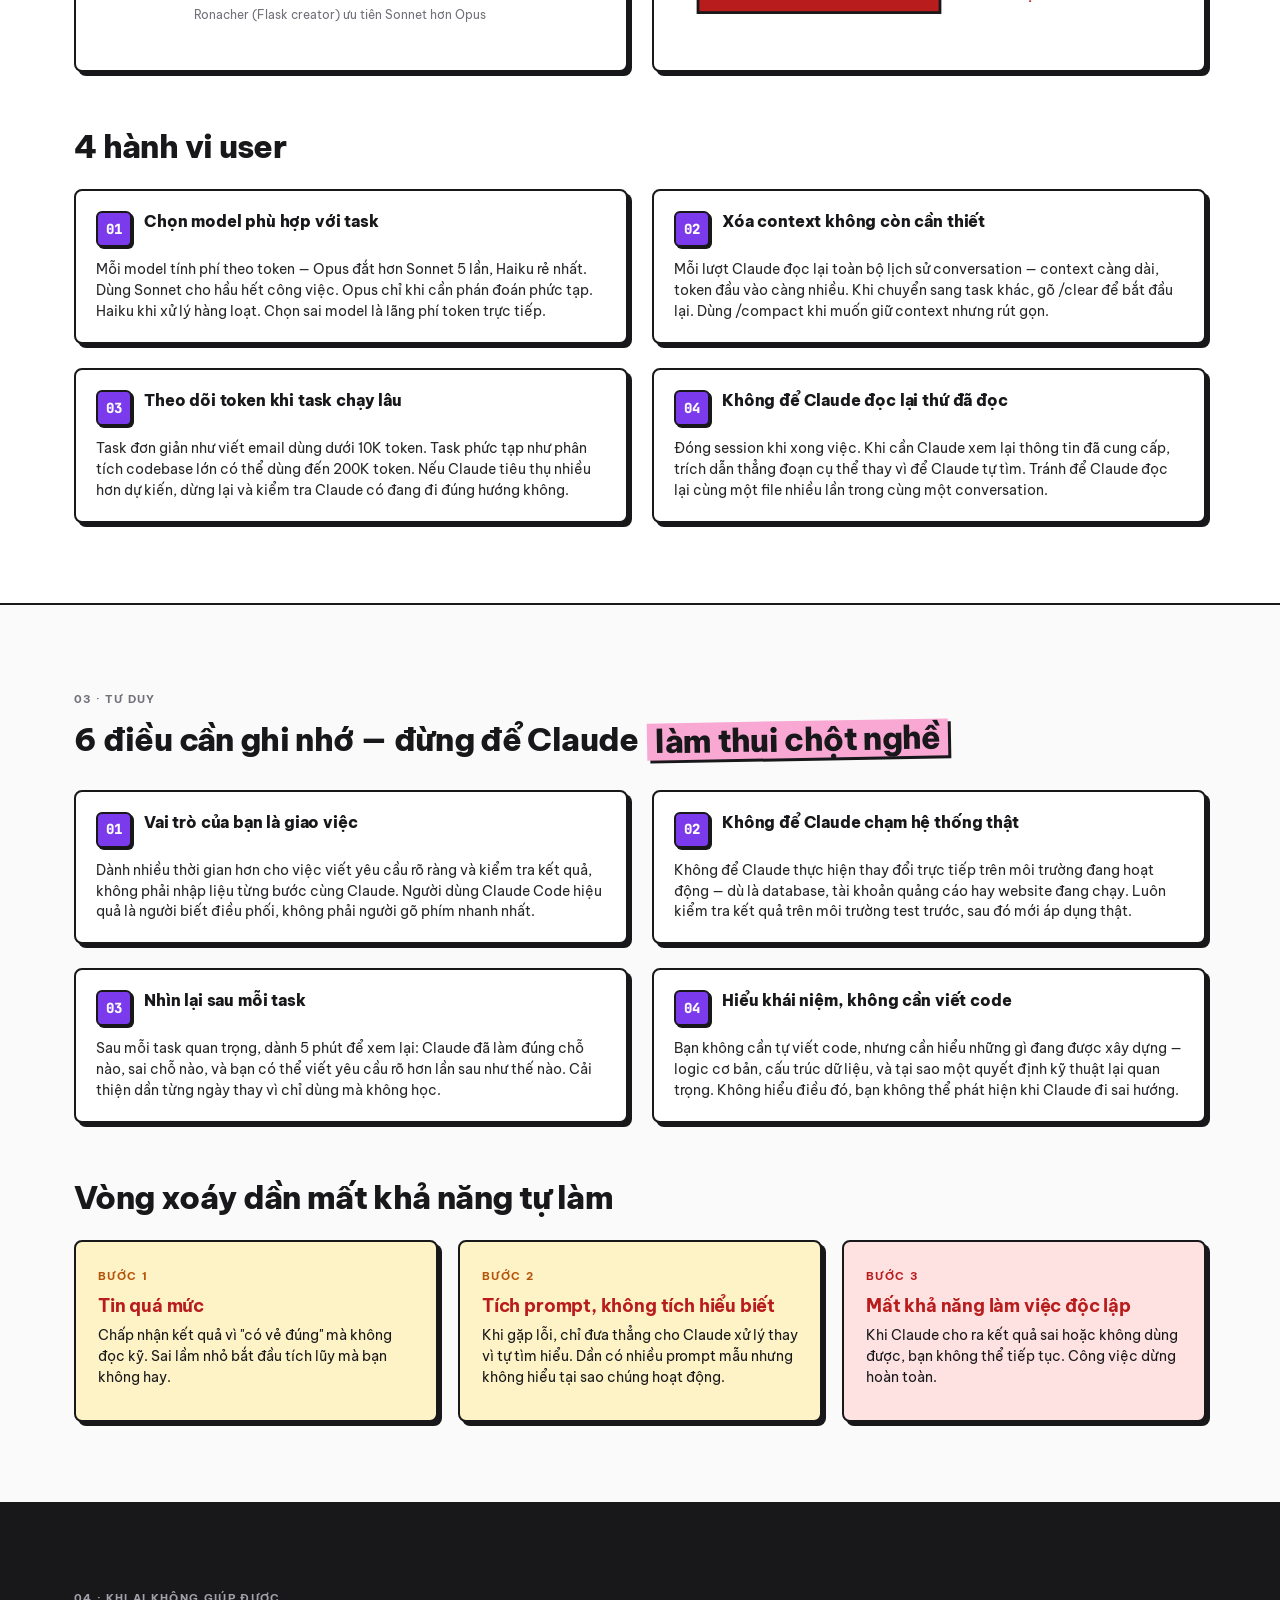
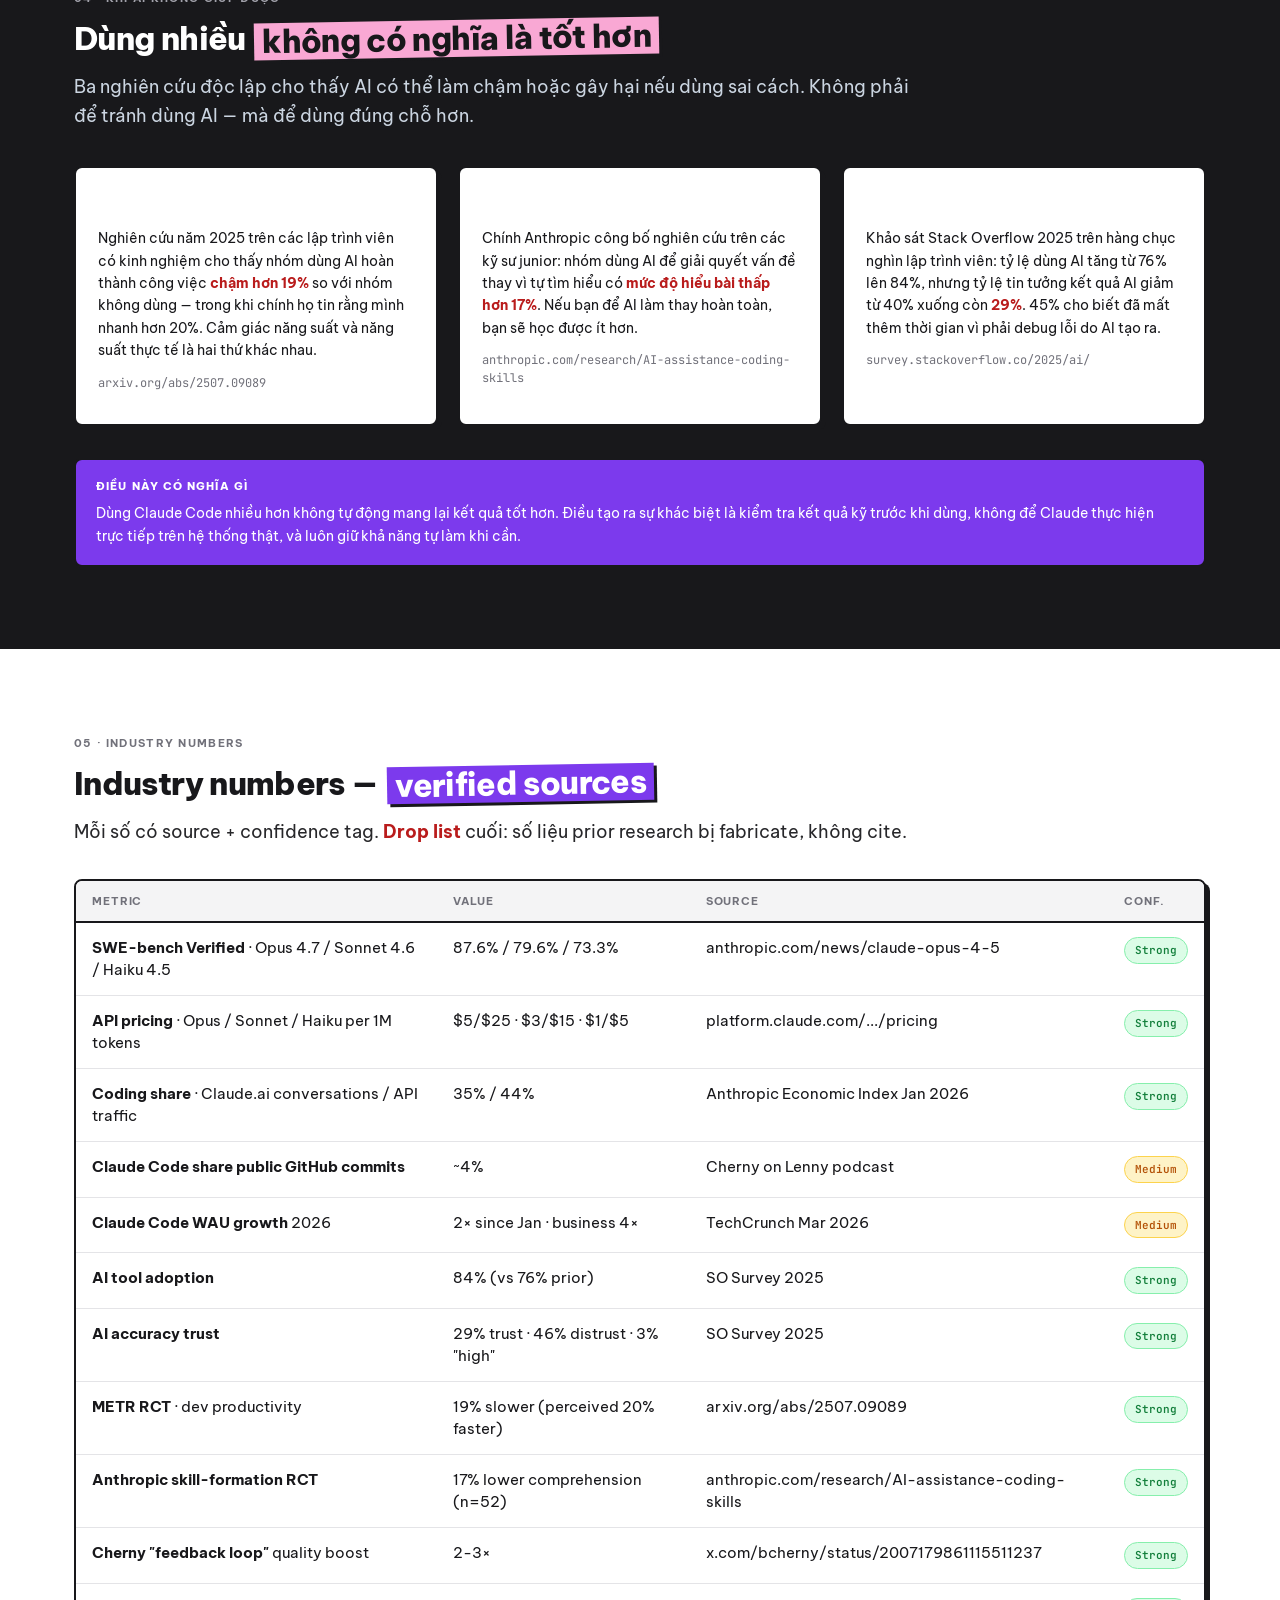
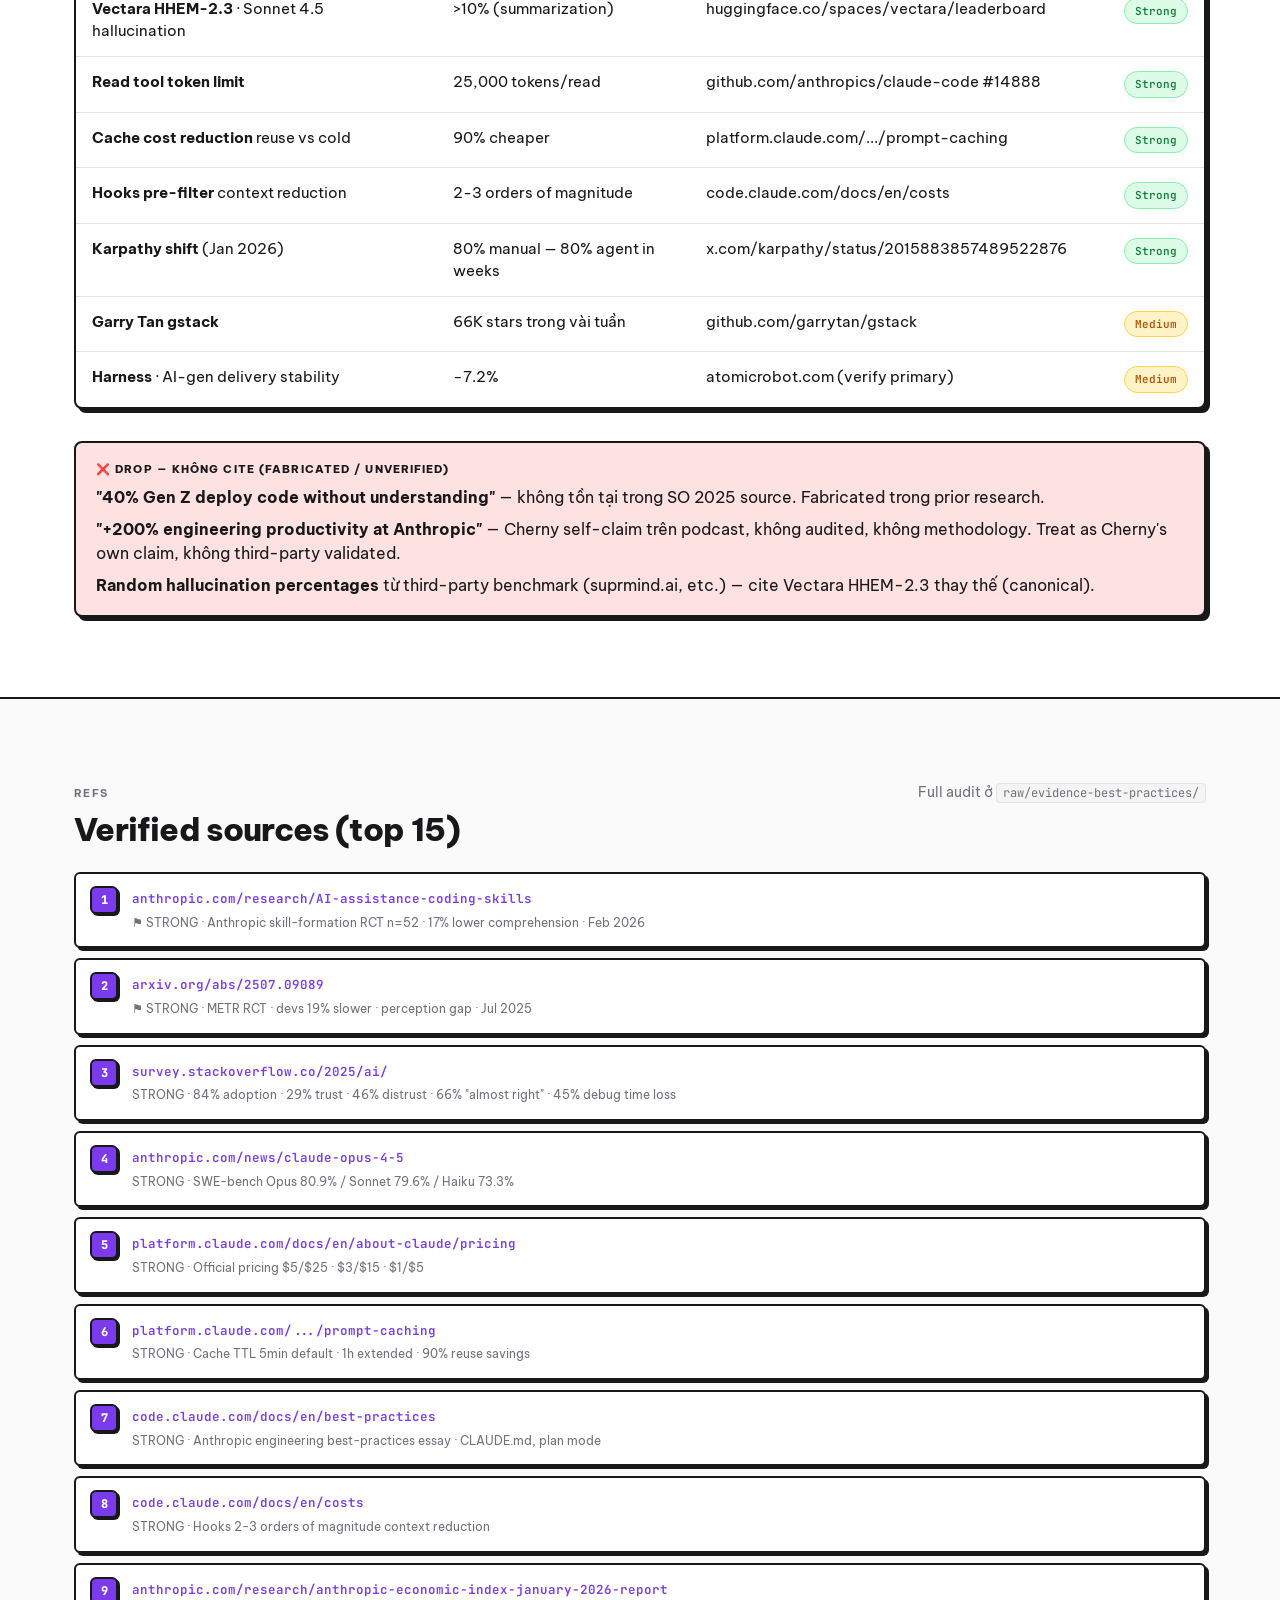
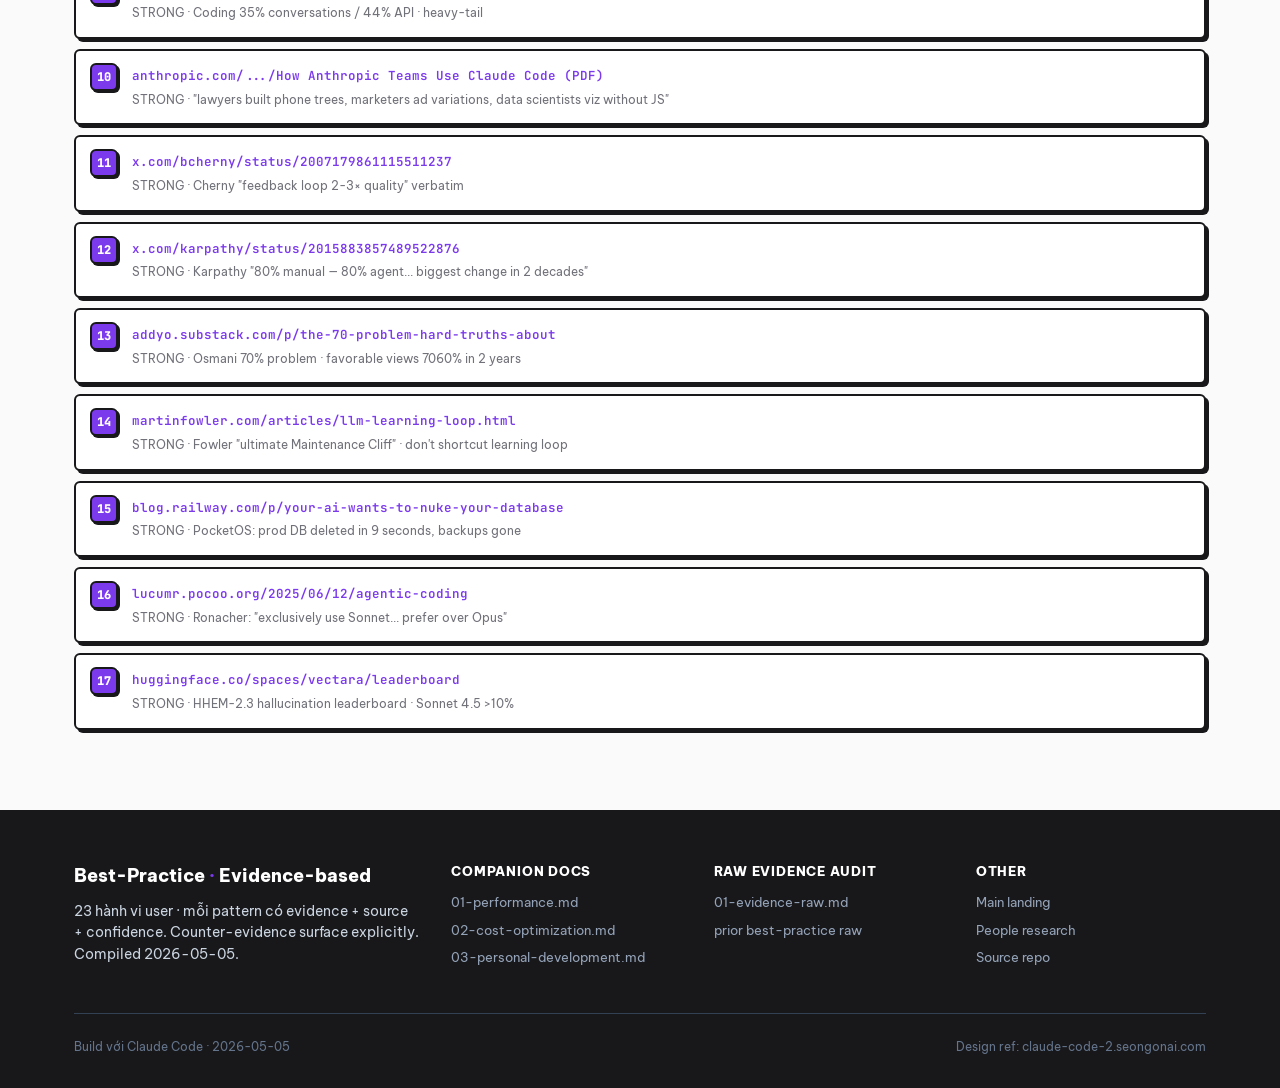
==== commit 5c53914b: "docs(best-practices): rewrite counter-evidence section for readability Issues fixed: - Heading "Find" ====
--- a/best-practices.html
+++ b/best-practices.html
@@ -19,7 +19,7 @@
         <a href="#performance">Hiệu suất</a>
         <a href="#cost">Chi phí</a>
         <a href="#mindset">Tư duy</a>
-        <a href="#counter">Counter-evidence</a>
+        <a href="#counter">Khi AI không giúp được</a>
         <a href="#numbers">Numbers</a>
         <a href="people.html">People</a>
         <a href="index.html">← Main</a>
@@ -35,7 +35,7 @@
       <div class="cta-row">
         <a href="#performance" class="btn primary">Hiệu suất</a>
         <a href="#cost" class="btn">Chi phí</a>
-        <a href="#counter" class="btn ghost">Khi AI không giúp được ↓</a>
+        <a href="#counter" class="btn ghost">Khi AI không giúp được</a>
       </div>
     </div>
   </header>
@@ -256,47 +256,35 @@
   <!-- ═══════════════ COUNTER-EVIDENCE ═══════════════ -->
   <section id="counter" class="dark">
     <div class="wrap">
-      <span class="eyebrow">04 · Counter-evidence</span>
-      <h2 style="margin-top: 12px; color: white;">Findings <span class="hl hl-pink">contradict conventional wisdom</span></h2>
-      <p class="lede" style="margin-top: 16px; color: #cbd5e1;">Adoption ≠ satisfaction. Productivity câu chuyện không đơn giản. Surface explicitly để tránh "AI hype trap" trong leadership deck.</p>
-
-      <div class="grid-2" style="margin-top: 36px;">
+      <span class="eyebrow">04 · Khi AI không giúp được</span>
+      <h2 style="margin-top: 12px; color: white;">Dùng nhiều <span class="hl hl-pink">không có nghĩa là tốt hơn</span></h2>
+      <p class="lede" style="margin-top: 16px; color: #cbd5e1;">Ba nghiên cứu độc lập cho thấy AI có thể làm chậm hoặc gây hại nếu dùng sai cách. Không phải để tránh dùng AI — mà để dùng đúng chỗ hơn.</p>
+
+      <div class="grid-3" style="margin-top: 36px;">
 
         <div class="brutal" style="background: white; color: var(--fg);">
-          <span class="eyebrow" style="color: var(--danger);">⚑ Strongest counter-data</span>
-          <h3 style="margin-top: 8px;">METR RCT — devs 19% chậm hơn với AI</h3>
-          <p style="margin-top: 12px; font-size: 14px; line-height: 1.6;">Peer-reviewed RCT Jul 2025: experienced OSS dev dùng AI tool <strong style="color: var(--danger);">19% slower</strong> trong khi <em>tin rằng</em> mình nhanh hơn 20-24%. <strong>Perception gap dramatic.</strong></p>
+          <h3>Làm chậm thay vì nhanh hơn</h3>
+          <p style="margin-top: 12px; font-size: 14px; line-height: 1.6;">Nghiên cứu năm 2025 trên các lập trình viên có kinh nghiệm cho thấy nhóm dùng AI hoàn thành công việc <strong style="color: var(--danger);">chậm hơn 19%</strong> so với nhóm không dùng — trong khi chính họ tin rằng mình nhanh hơn 20%. Cảm giác năng suất và năng suất thực tế là hai thứ khác nhau.</p>
           <p style="margin-top: 8px; font-size: 12px; font-family: 'JetBrains Mono', monospace; color: var(--muted);">arxiv.org/abs/2507.09089</p>
-          <p style="margin-top: 12px; font-size: 13px; color: var(--fg-2); line-height: 1.5;"><strong>Update Feb 2026</strong>: METR pause late-2025 follow-up vì quá nhiều dev <em>refuse to participate without AI</em> — productivity question giờ confounded.</p>
         </div>
 
         <div class="brutal" style="background: white; color: var(--fg);">
-          <span class="eyebrow" style="color: var(--danger);">Anthropic's own RCT</span>
-          <h3 style="margin-top: 8px;">17% lower comprehension</h3>
-          <p style="margin-top: 12px; font-size: 14px; line-height: 1.6;">Anthropic skill-formation RCT n=52 junior engineer Feb 2026. AI-using group <strong style="color: var(--danger);">17% lower</strong> comprehension. Full-delegation &lt;40% quiz · explanation-seeking &gt;65%.</p>
+          <h3>Hiểu ít hơn khi dùng AI</h3>
+          <p style="margin-top: 12px; font-size: 14px; line-height: 1.6;">Chính Anthropic công bố nghiên cứu trên các kỹ sư junior: nhóm dùng AI để giải quyết vấn đề thay vì tự tìm hiểu có <strong style="color: var(--danger);">mức độ hiểu bài thấp hơn 17%</strong>. Nếu bạn để AI làm thay hoàn toàn, bạn sẽ học được ít hơn.</p>
           <p style="margin-top: 8px; font-size: 12px; font-family: 'JetBrains Mono', monospace; color: var(--muted);">anthropic.com/research/AI-assistance-coding-skills</p>
-          <p style="margin-top: 12px; font-size: 13px; color: var(--fg-2); line-height: 1.5;"><strong>Anthropic itself</strong> publishes data warning AI assistance lower comprehension cho learner.</p>
         </div>
 
         <div class="brutal" style="background: white; color: var(--fg);">
-          <span class="eyebrow" style="color: var(--danger);">Adoption ≠ satisfaction</span>
-          <h3 style="margin-top: 8px;">SO 2025 — adoption up, trust down</h3>
-          <p style="margin-top: 12px; font-size: 14px; line-height: 1.6;">Stack Overflow 2025: AI tool adoption <strong>76% — 84%</strong>. Cùng năm trust drop <strong style="color: var(--danger);">40% — 29%</strong>. <strong>3% "high trust"</strong>. <strong>46% actively distrust</strong>. <strong>66%</strong> report "almost right but not quite". <strong>45%</strong> lose significant time debugging AI code.</p>
+          <h3>Dùng nhiều hơn, tin tưởng ít hơn</h3>
+          <p style="margin-top: 12px; font-size: 14px; line-height: 1.6;">Khảo sát Stack Overflow 2025 trên hàng chục nghìn lập trình viên: tỷ lệ dùng AI tăng từ 76% lên 84%, nhưng tỷ lệ tin tưởng kết quả AI giảm từ 40% xuống còn <strong style="color: var(--danger);">29%</strong>. 45% cho biết đã mất thêm thời gian vì phải debug lỗi do AI tạo ra.</p>
           <p style="margin-top: 8px; font-size: 12px; font-family: 'JetBrains Mono', monospace; color: var(--muted);">survey.stackoverflow.co/2025/ai/</p>
         </div>
 
-        <div class="brutal" style="background: white; color: var(--fg);">
-          <span class="eyebrow" style="color: var(--danger);">Delivery stability</span>
-          <h3 style="margin-top: 8px;">AI-gen code: −7.2% delivery stability</h3>
-          <p style="margin-top: 12px; font-size: 14px; line-height: 1.6;">Harness research (via atomicrobot.com): AI sped code creation NHƯNG <strong style="color: var(--danger);">decrease delivery stability 7.2%</strong>. Single industry source — verify primary trước cite.</p>
-          <p style="margin-top: 8px; font-size: 12px; font-family: 'JetBrains Mono', monospace; color: var(--muted);">atomicrobot.com (verify primary)</p>
-        </div>
-
       </div>
 
       <div class="callout" style="margin-top: 32px; background: var(--primary); color: white; border-color: var(--fg);">
-        <div class="label" style="color: white;">⚑ Implication</div>
-        <p style="color: white;">Adoption Claude Code <strong>không tự động — productivity gain</strong>. Counter-evidence cho thấy cần kèm: verification loop (P3), review discipline (P6), skill atrophy mitigation (M4), blast radius guardrail (M6). Skip những điều này — đi vào "vibe coding hangover".</p>
+        <div class="label" style="color: white;">Điều này có nghĩa gì</div>
+        <p style="color: white;">Dùng Claude Code nhiều hơn không tự động mang lại kết quả tốt hơn. Điều tạo ra sự khác biệt là kiểm tra kết quả kỹ trước khi dùng, không để Claude thực hiện trực tiếp trên hệ thống thật, và luôn giữ khả năng tự làm khi cần.</p>
       </div>
     </div>
   </section>
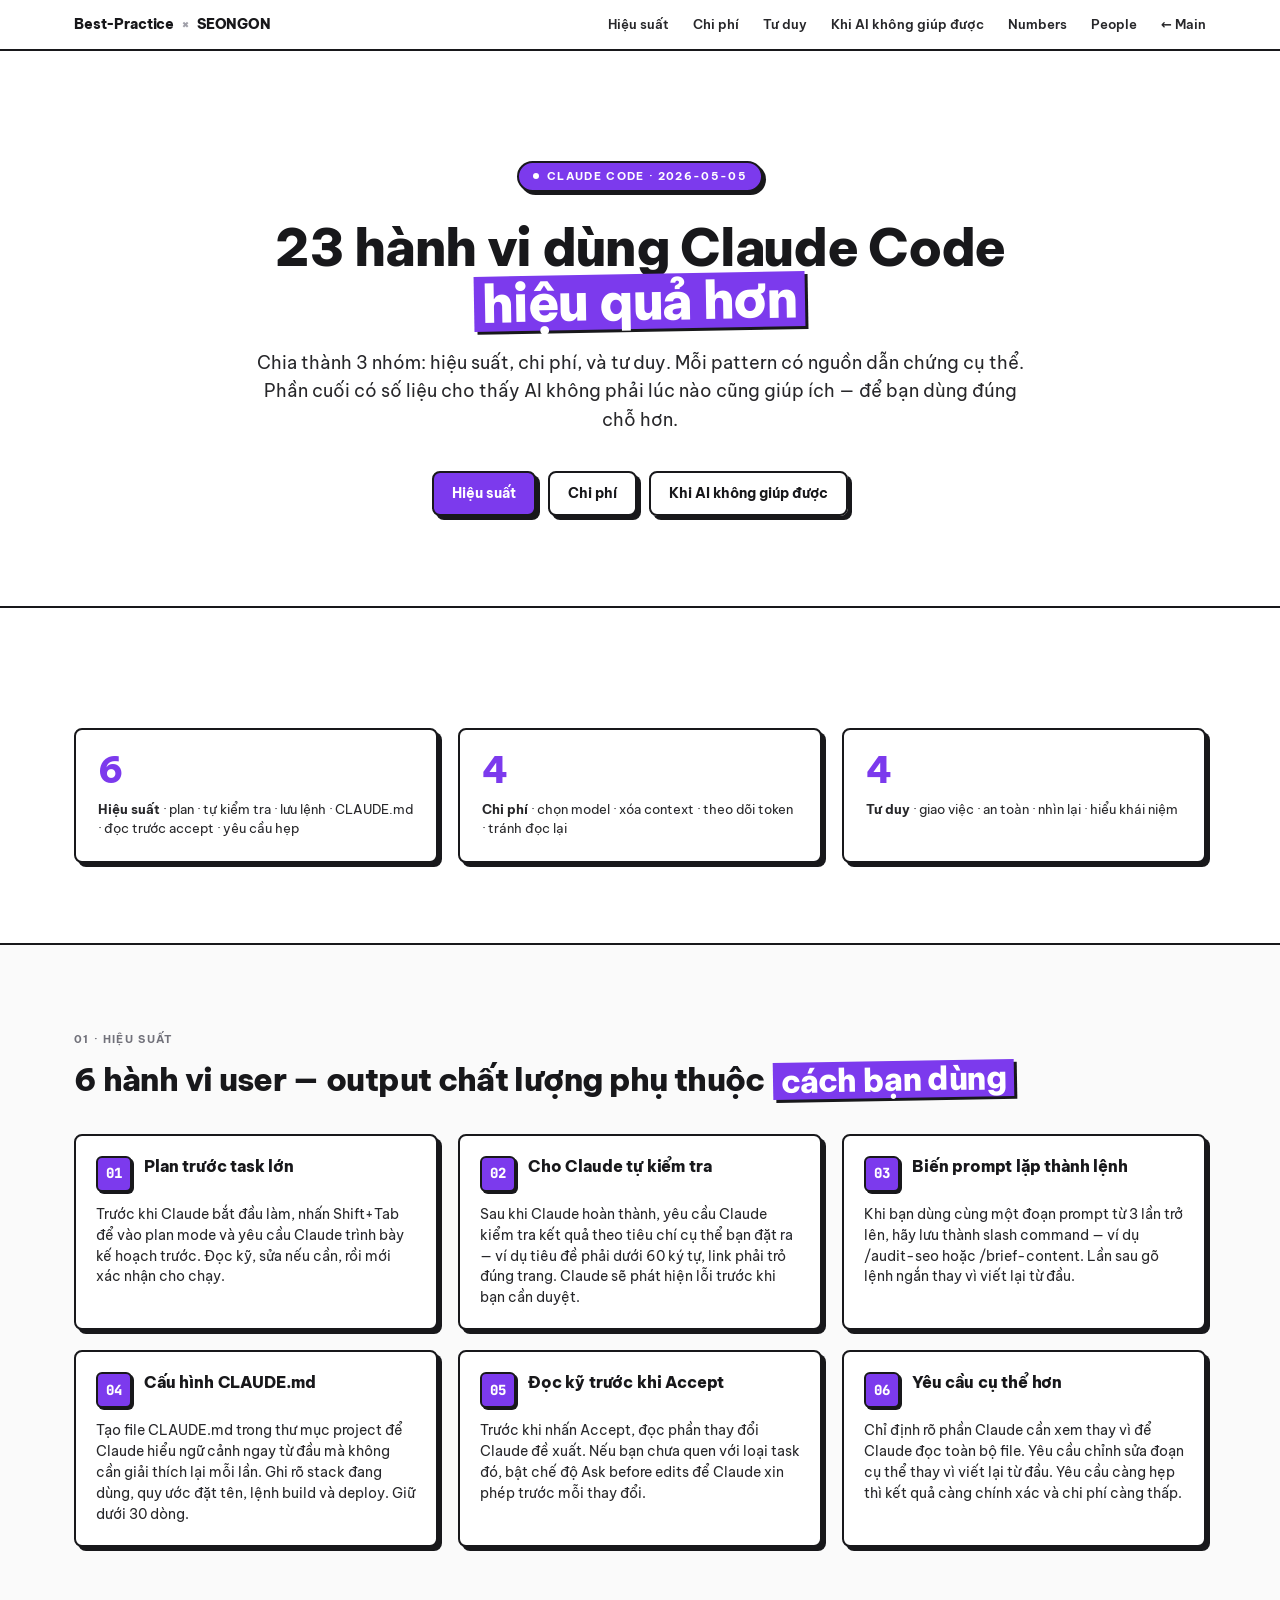
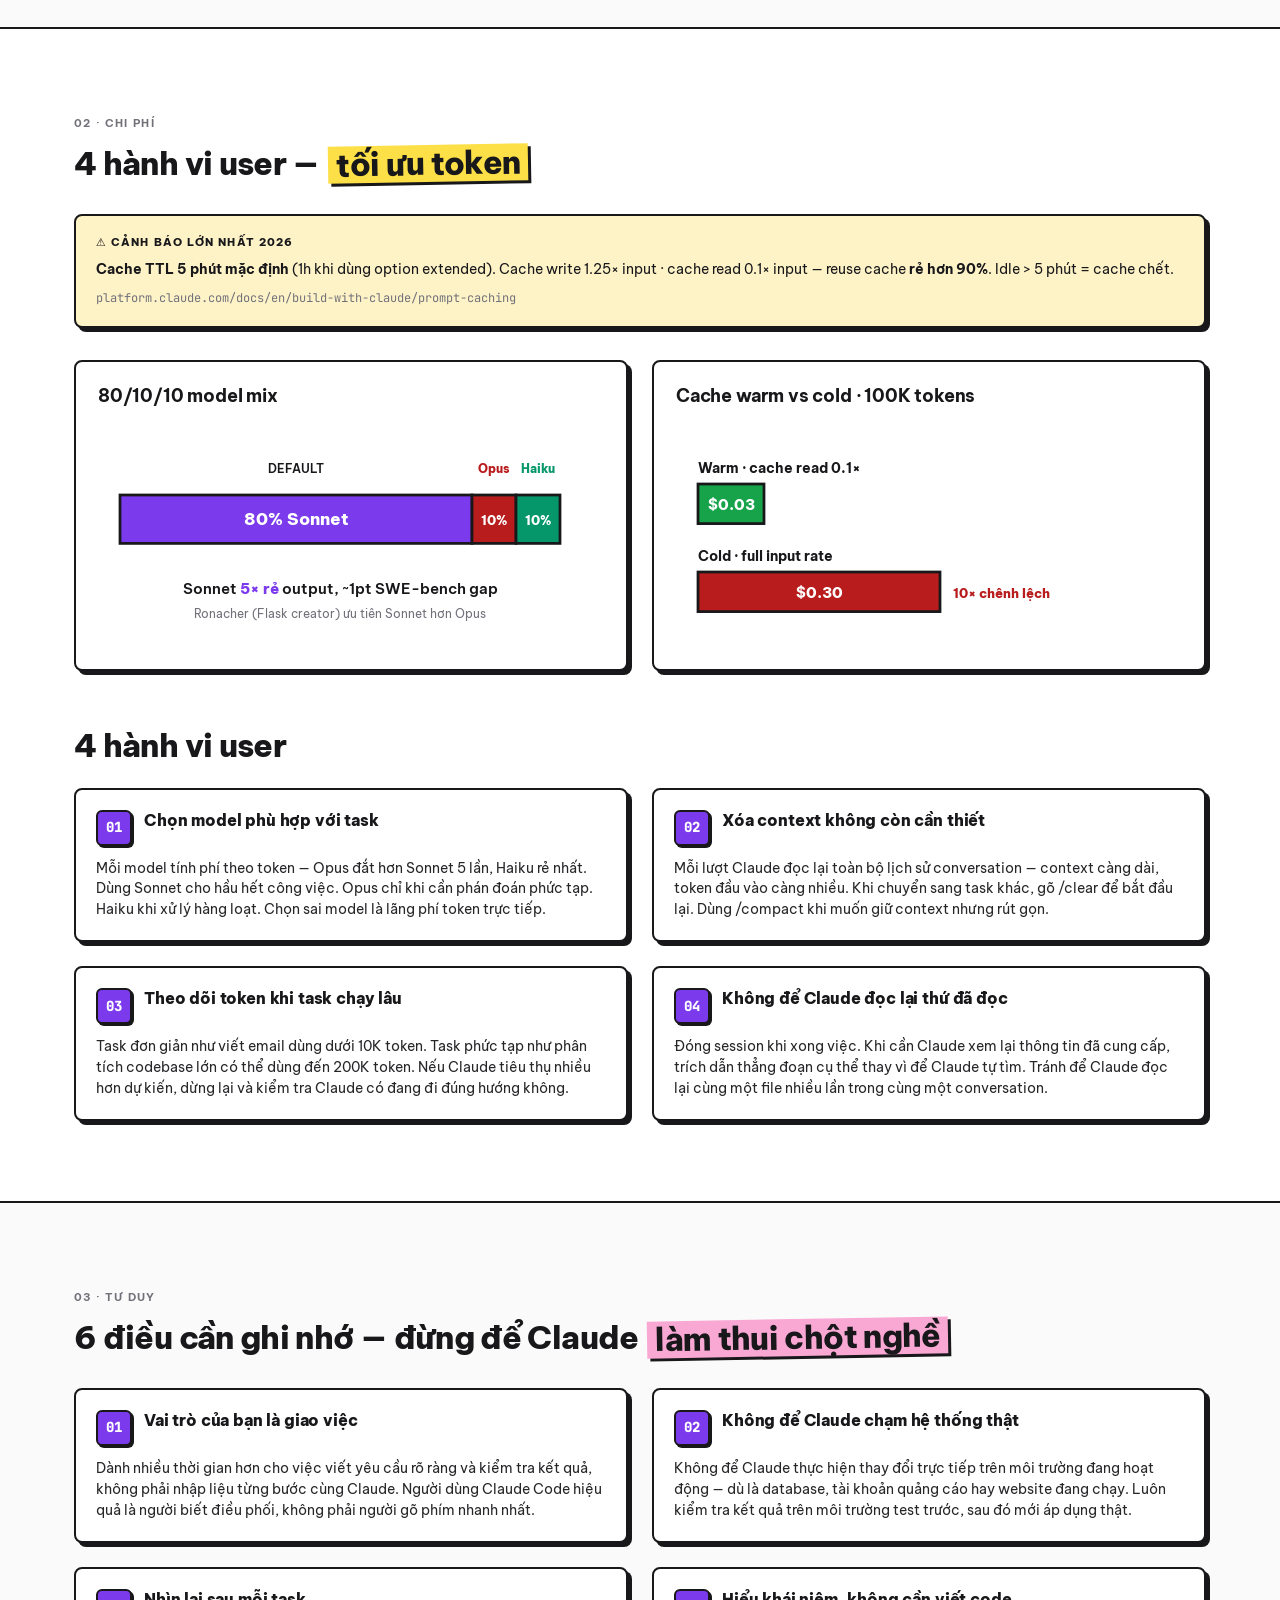
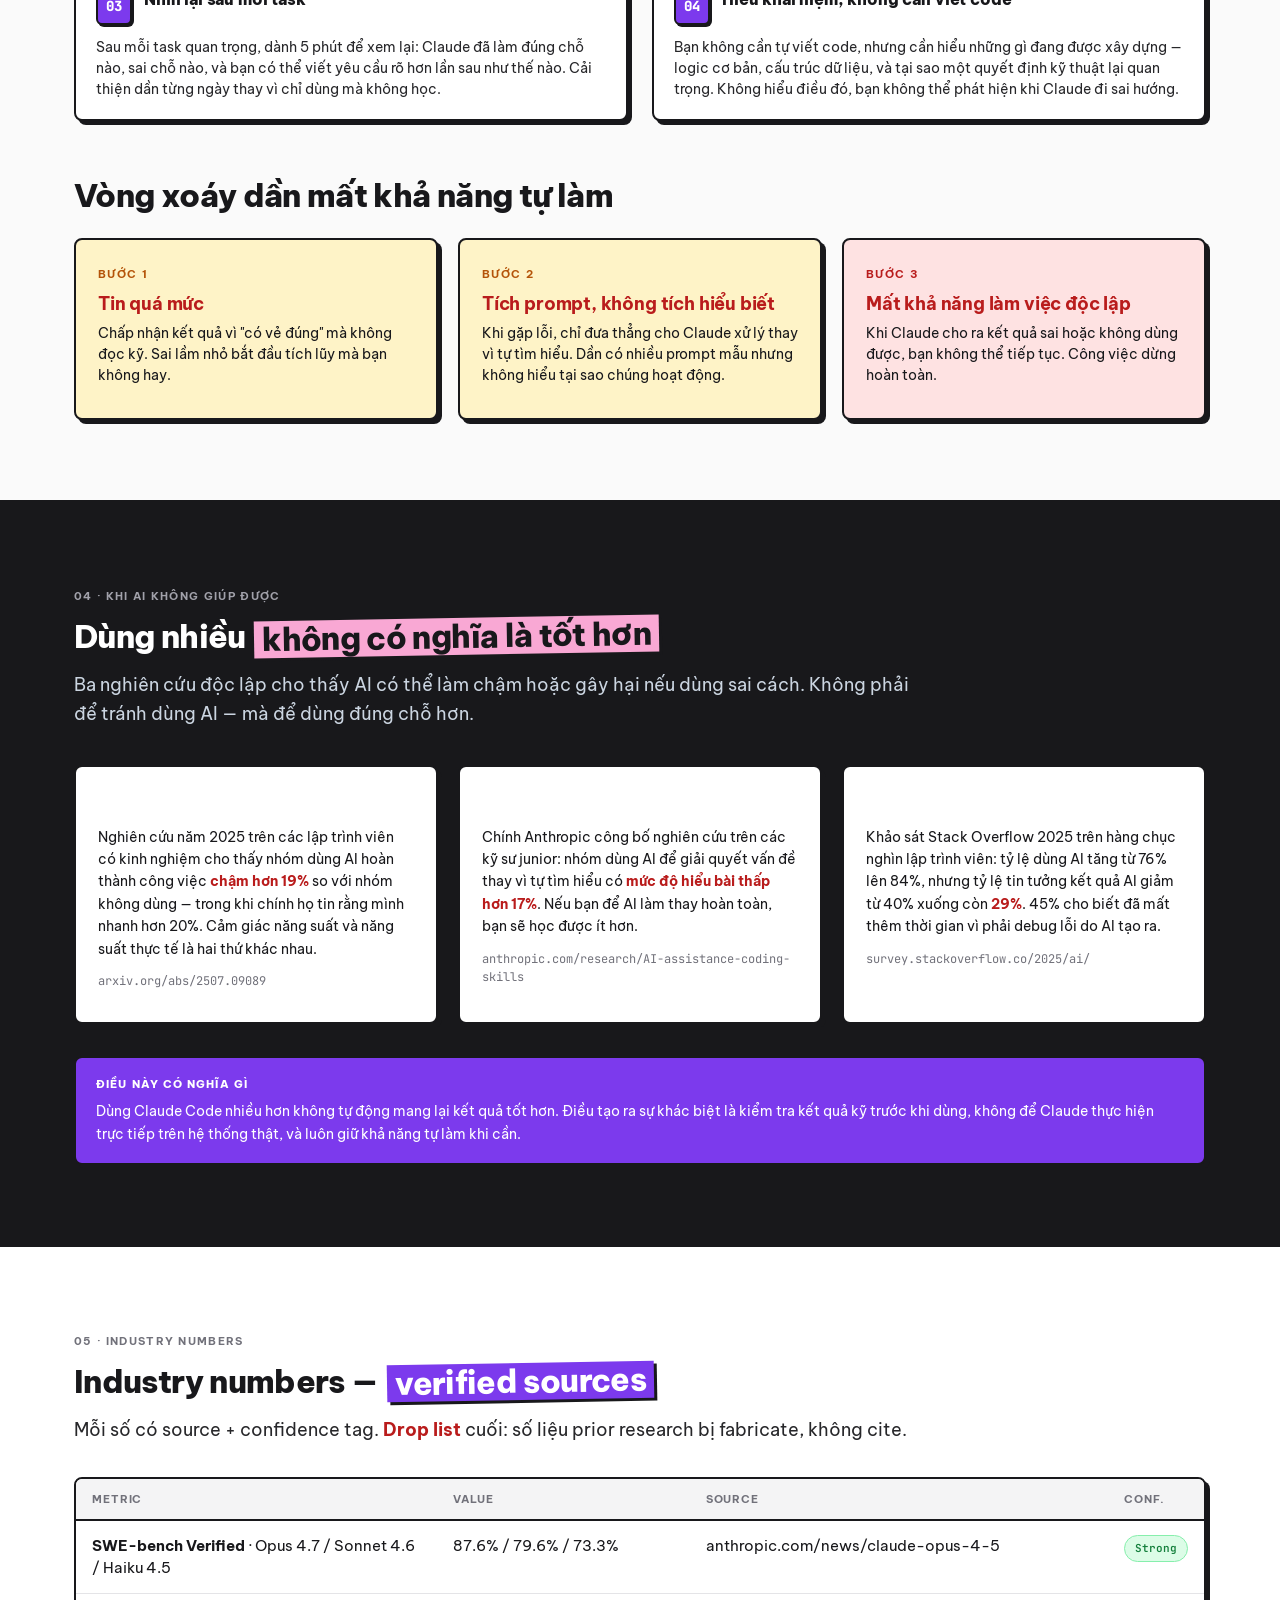
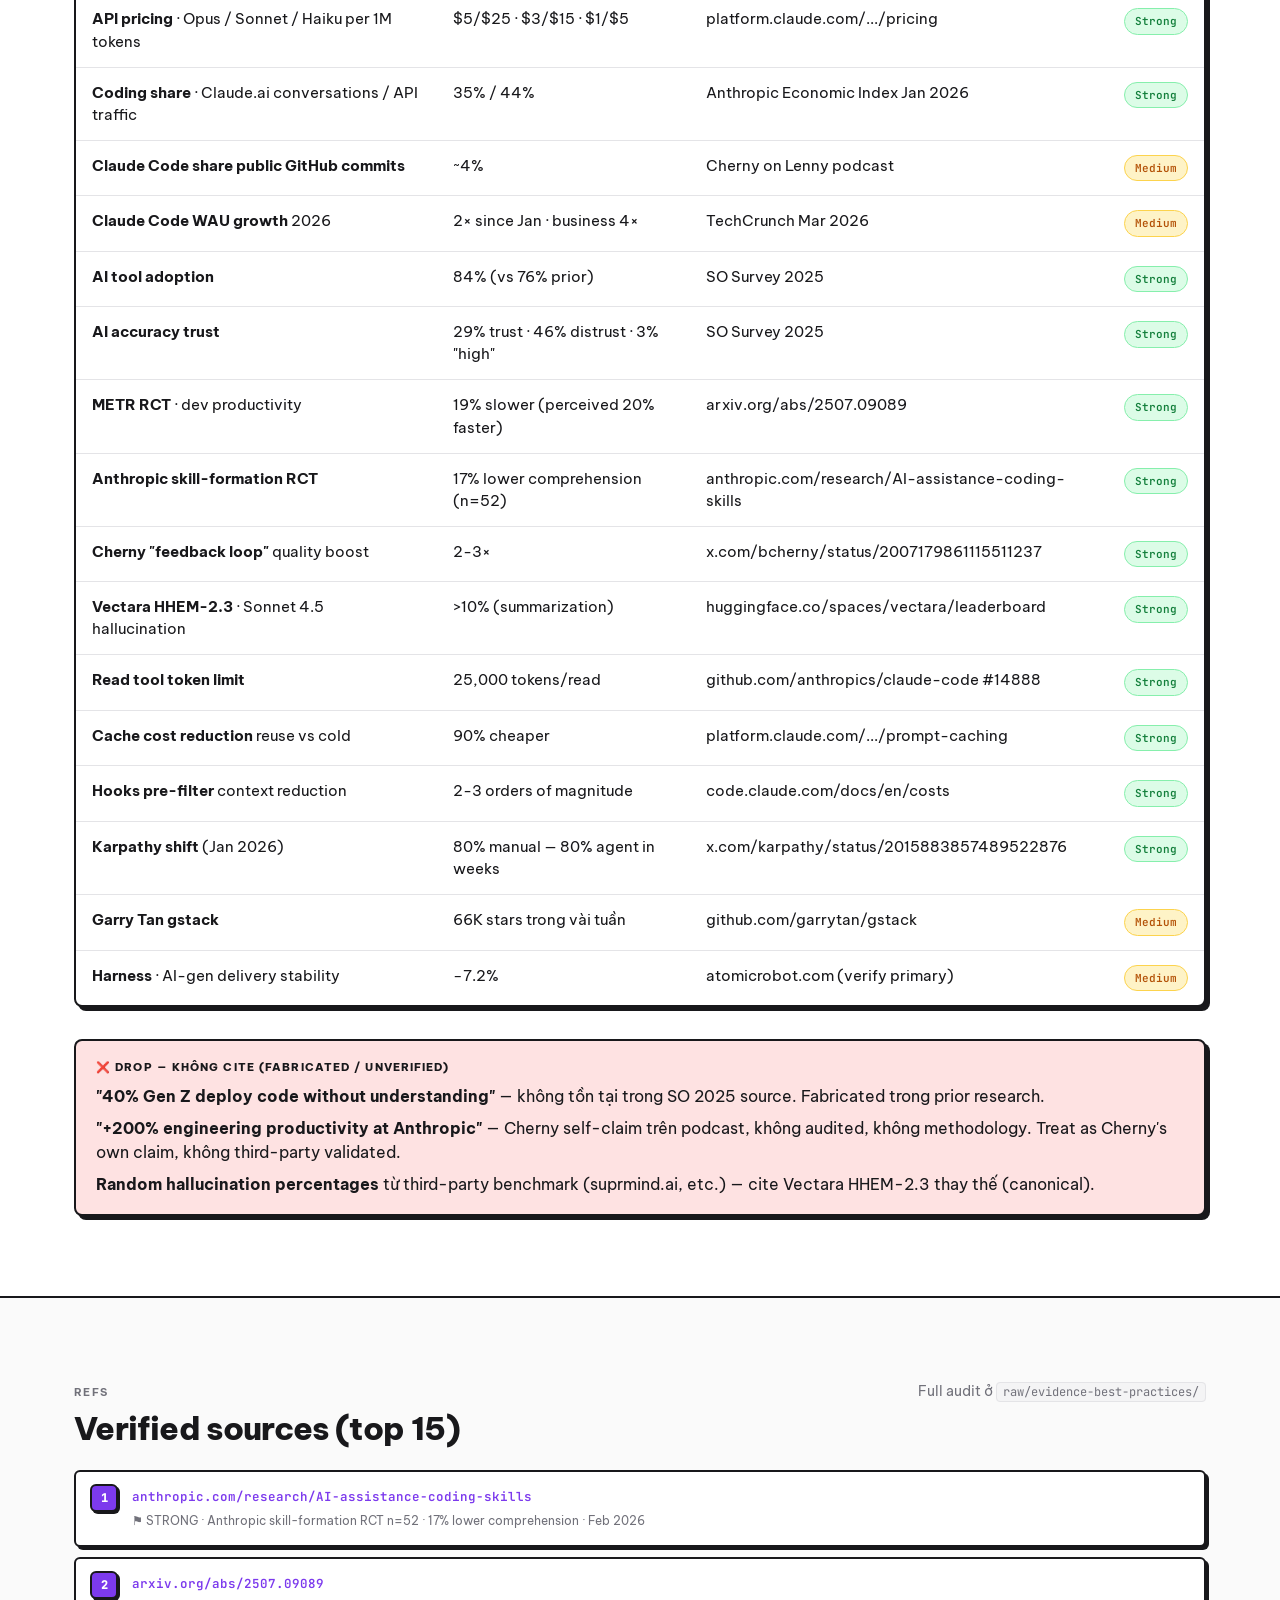
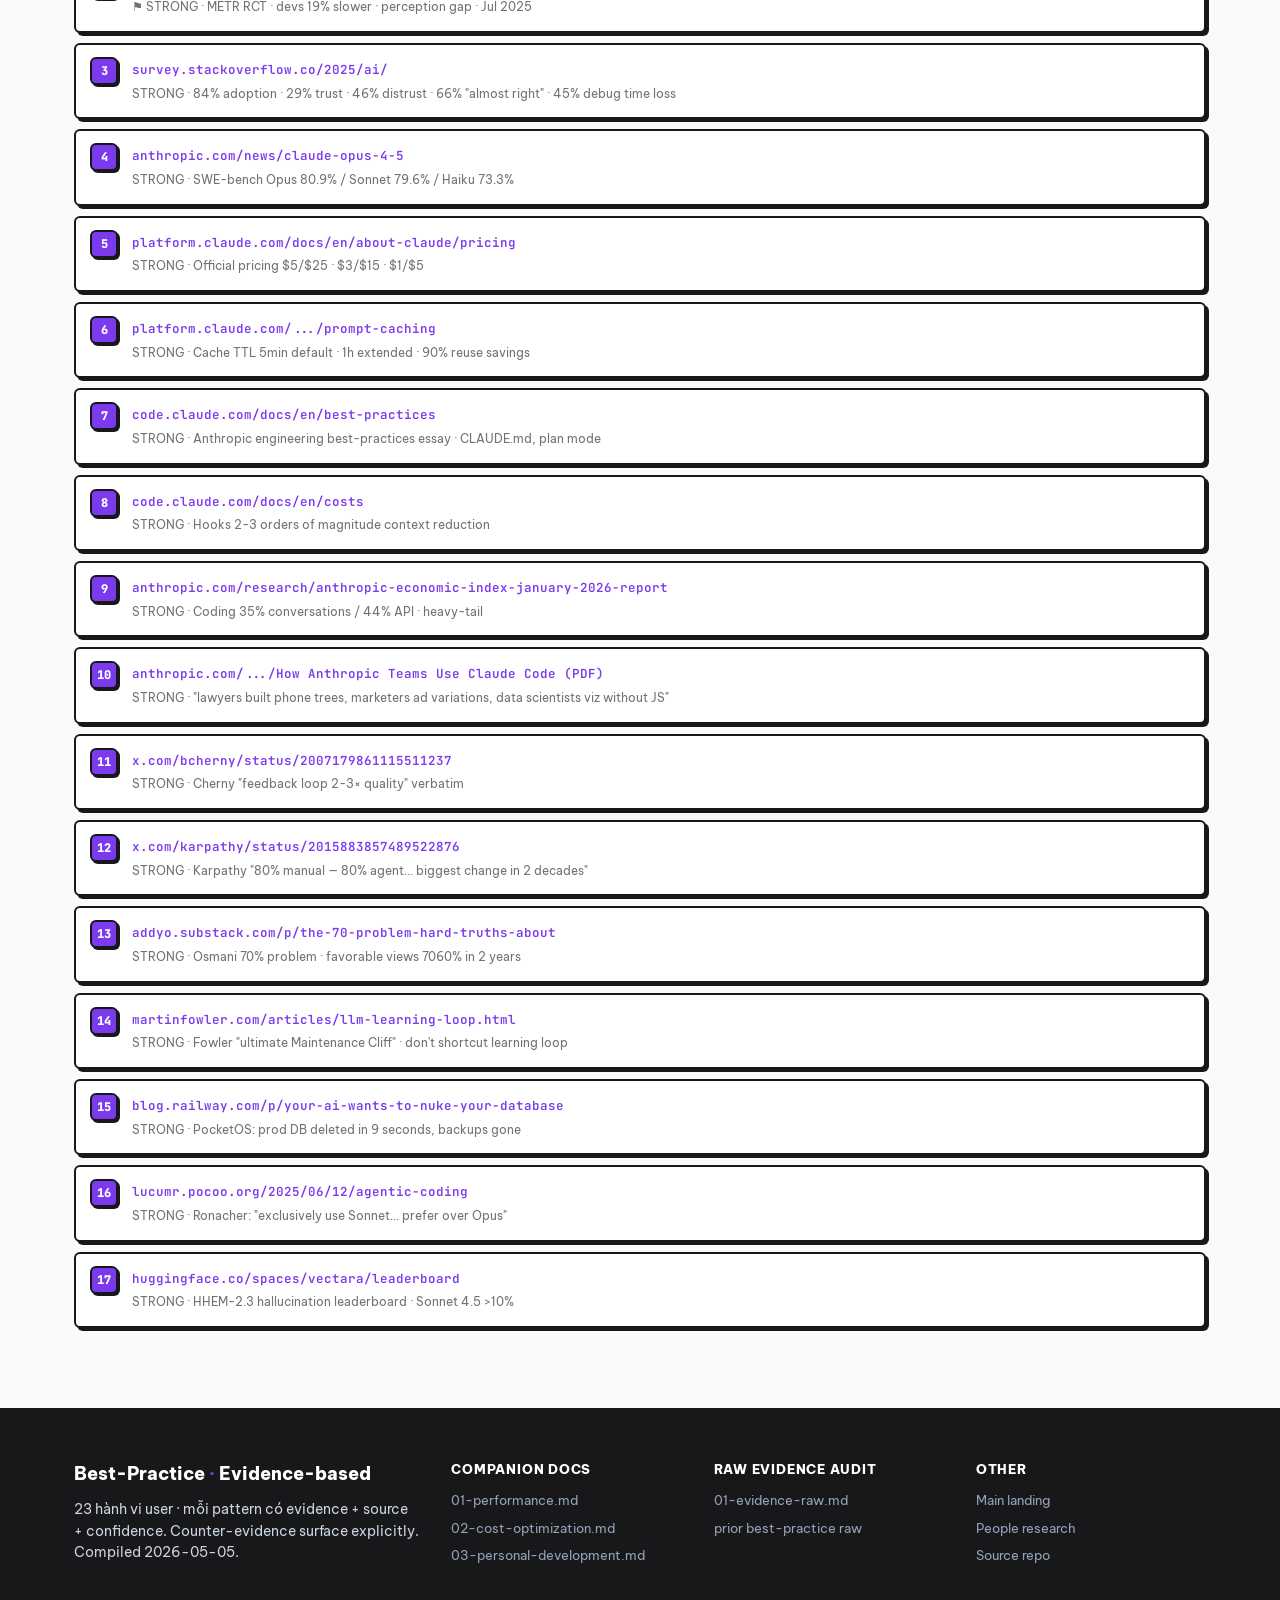
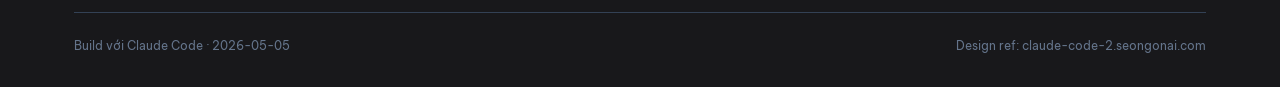
==== commit a4cd033c: "docs(best-practices): audit performance section Removed: - SWE-bench + pricing chart (per user: "not" ====
--- a/best-practices.html
+++ b/best-practices.html
@@ -43,7 +43,7 @@
   <section class="white">
     <div class="wrap">
       <div class="stat-grid cols-3">
-        <div class="stat"><div class="stat-num violet">7</div><div class="stat-label"><strong>Hiệu suất</strong> · model · plan · verify · skill · CLAUDE.md · diff · prompt scope</div></div>
+        <div class="stat"><div class="stat-num violet">6</div><div class="stat-label"><strong>Hiệu suất</strong> · plan · tự kiểm tra · lưu lệnh · CLAUDE.md · đọc trước accept · yêu cầu hẹp</div></div>
         <div class="stat"><div class="stat-num violet">4</div><div class="stat-label"><strong>Chi phí</strong> · chọn model · xóa context · theo dõi token · tránh đọc lại</div></div>
         <div class="stat"><div class="stat-num violet">4</div><div class="stat-label"><strong>Tư duy</strong> · giao việc · an toàn · nhìn lại · hiểu khái niệm</div></div>
       </div>
@@ -54,91 +54,42 @@
   <section id="performance">
     <div class="wrap">
       <span class="eyebrow">01 · Hiệu suất</span>
-      <h2 style="margin-top: 12px;">7 hành vi user — output chất lượng phụ thuộc <span class="hl">cách bạn dùng</span></h2>
-
-      <!-- Pricing chart with SWE-bench overlay -->
-      <div class="brutal" style="margin-top: 36px; padding: 28px;">
-        <h3>Pricing + SWE-bench Verified · Anthropic published</h3>
-        <p class="muted small" style="margin-top: 4px;">Sonnet 5× rẻ hơn Opus output cho ~1pt SWE-bench gap — default Sonnet</p>
-        <svg class="svg-fluid" viewBox="0 0 940 320" preserveAspectRatio="xMidYMid meet" style="margin-top: 24px;">
-          <g stroke="#e4e4e7"><line x1="120" x2="920" y1="40" y2="40"/><line x1="120" x2="920" y1="80" y2="80"/><line x1="120" x2="920" y1="120" y2="120"/><line x1="120" x2="920" y1="160" y2="160"/><line x1="120" x2="920" y1="200" y2="200"/><line x1="120" x2="920" y1="240" y2="240" stroke="#18181b" stroke-width="2"/></g>
-          <g fill="#71717a" font-family="JetBrains Mono" font-size="11">
-            <text x="116" y="44" text-anchor="end">$25</text><text x="116" y="84" text-anchor="end">$20</text><text x="116" y="124" text-anchor="end">$15</text><text x="116" y="164" text-anchor="end">$10</text><text x="116" y="204" text-anchor="end">$5</text><text x="116" y="244" text-anchor="end">$0</text>
-          </g>
-          <g>
-            <text x="220" y="284" text-anchor="middle" font-size="14" font-weight="800" fill="#18181b">Haiku 4.5</text>
-            <text x="220" y="302" text-anchor="middle" font-size="11" fill="#059669" font-weight="700">SWE-bench 73.3%</text>
-            <rect x="170" y="232" width="40" height="8" fill="#10b981" stroke="#18181b" stroke-width="2"/>
-            <text x="190" y="226" text-anchor="middle" font-size="11" font-weight="800" fill="#18181b">$1</text>
-            <rect x="220" y="200" width="40" height="40" fill="#059669" stroke="#18181b" stroke-width="2"/>
-            <text x="240" y="194" text-anchor="middle" font-size="11" font-weight="800" fill="#18181b">$5</text>
-          </g>
-          <g>
-            <text x="490" y="284" text-anchor="middle" font-size="14" font-weight="800" fill="#7c3aed">Sonnet 4.6 ★</text>
-            <text x="490" y="302" text-anchor="middle" font-size="11" fill="#7c3aed" font-weight="700">SWE-bench 79.6%</text>
-            <rect x="440" y="216" width="40" height="24" fill="#a78bfa" stroke="#18181b" stroke-width="2"/>
-            <text x="460" y="210" text-anchor="middle" font-size="11" font-weight="800" fill="#18181b">$3</text>
-            <rect x="490" y="120" width="40" height="120" fill="#7c3aed" stroke="#18181b" stroke-width="2"/>
-            <text x="510" y="114" text-anchor="middle" font-size="11" font-weight="800" fill="#18181b">$15</text>
-          </g>
-          <g>
-            <text x="760" y="284" text-anchor="middle" font-size="14" font-weight="800" fill="#18181b">Opus 4.7</text>
-            <text x="760" y="302" text-anchor="middle" font-size="11" fill="#b91c1c" font-weight="700">SWE-bench 87.6%</text>
-            <rect x="710" y="200" width="40" height="40" fill="#f87171" stroke="#18181b" stroke-width="2"/>
-            <text x="730" y="194" text-anchor="middle" font-size="11" font-weight="800" fill="#18181b">$5</text>
-            <rect x="760" y="40" width="40" height="200" fill="#b91c1c" stroke="#18181b" stroke-width="2"/>
-            <text x="780" y="34" text-anchor="middle" font-size="11" font-weight="800" fill="#18181b">$25</text>
-          </g>
-          <text x="170" y="22" font-size="11" fill="#71717a" font-family="JetBrains Mono">input</text>
-          <text x="220" y="22" font-size="11" fill="#71717a" font-family="JetBrains Mono">output</text>
-        </svg>
-        <p class="small muted" style="margin-top: 14px;">Source: anthropic.com/news/claude-opus-4-5 · platform.claude.com/docs/en/about-claude/pricing</p>
-      </div>
-
-      <h2 style="margin-top: 56px;">7 hành vi user</h2>
-      <div class="grid-3" style="margin-top: 24px;">
-
-        <div class="pattern">
-          <div class="head-row"><div class="num">01</div><div class="title">Chọn model đúng</div></div>
-          <div class="desc">Dùng Sonnet cho hầu hết công việc hàng ngày. Chuyển sang Opus khi task đòi hỏi phán đoán chiến lược phức tạp. Dùng Haiku khi cần xử lý hàng loạt với ngân sách thấp.</div>
-        </div>
-
-        <div class="pattern">
-          <div class="head-row"><div class="num">02</div><div class="title">Plan trước task lớn</div></div>
+      <h2 style="margin-top: 12px;">6 hành vi user — output chất lượng phụ thuộc <span class="hl">cách bạn dùng</span></h2>
+
+      <div class="grid-3" style="margin-top: 36px;">
+
+        <div class="pattern">
+          <div class="head-row"><div class="num">01</div><div class="title">Plan trước task lớn</div></div>
           <div class="desc">Trước khi Claude bắt đầu làm, nhấn Shift+Tab để vào plan mode và yêu cầu Claude trình bày kế hoạch trước. Đọc kỹ, sửa nếu cần, rồi mới xác nhận cho chạy.</div>
         </div>
 
         <div class="pattern">
-          <div class="head-row"><div class="num">03</div><div class="title">Cho Claude tự kiểm tra</div></div>
+          <div class="head-row"><div class="num">02</div><div class="title">Cho Claude tự kiểm tra</div></div>
           <div class="desc">Sau khi Claude hoàn thành, yêu cầu Claude kiểm tra kết quả theo tiêu chí cụ thể bạn đặt ra — ví dụ tiêu đề phải dưới 60 ký tự, link phải trỏ đúng trang. Claude sẽ phát hiện lỗi trước khi bạn cần duyệt.</div>
         </div>
 
         <div class="pattern">
-          <div class="head-row"><div class="num">04</div><div class="title">Biến prompt lặp thành lệnh</div></div>
+          <div class="head-row"><div class="num">03</div><div class="title">Biến prompt lặp thành lệnh</div></div>
           <div class="desc">Khi bạn dùng cùng một đoạn prompt từ 3 lần trở lên, hãy lưu thành slash command — ví dụ /audit-seo hoặc /brief-content. Lần sau gõ lệnh ngắn thay vì viết lại từ đầu.</div>
         </div>
 
         <div class="pattern">
-          <div class="head-row"><div class="num">05</div><div class="title">Cấu hình CLAUDE.md</div></div>
+          <div class="head-row"><div class="num">04</div><div class="title">Cấu hình CLAUDE.md</div></div>
           <div class="desc">Tạo file CLAUDE.md trong thư mục project để Claude hiểu ngữ cảnh ngay từ đầu mà không cần giải thích lại mỗi lần. Ghi rõ stack đang dùng, quy ước đặt tên, lệnh build và deploy. Giữ dưới 30 dòng.</div>
         </div>
 
         <div class="pattern">
-          <div class="head-row"><div class="num">06</div><div class="title">Đọc kỹ trước khi Accept</div></div>
+          <div class="head-row"><div class="num">05</div><div class="title">Đọc kỹ trước khi Accept</div></div>
           <div class="desc">Trước khi nhấn Accept, đọc phần thay đổi Claude đề xuất. Nếu bạn chưa quen với loại task đó, bật chế độ Ask before edits để Claude xin phép trước mỗi thay đổi.</div>
         </div>
 
         <div class="pattern">
-          <div class="head-row"><div class="num">07</div><div class="title">Yêu cầu cụ thể hơn</div></div>
+          <div class="head-row"><div class="num">06</div><div class="title">Yêu cầu cụ thể hơn</div></div>
           <div class="desc">Chỉ định rõ phần Claude cần xem thay vì để Claude đọc toàn bộ file. Yêu cầu chỉnh sửa đoạn cụ thể thay vì viết lại từ đầu. Yêu cầu càng hẹp thì kết quả càng chính xác và chi phí càng thấp.</div>
         </div>
 
       </div>
 
-      <div class="callout" style="margin-top: 32px; background: var(--surface-2);">
-        <div class="label">⚙ Claude Code tự lo (skip)</div>
-        <p><strong>Subagent orchestration · parallel tool call · hooks · MCP server setup · context compaction.</strong> Tool internals — Claude Code tự handle khi prompt đúng. One-time IT setup, không daily user behavior.</p>
-      </div>
     </div>
   </section>
 
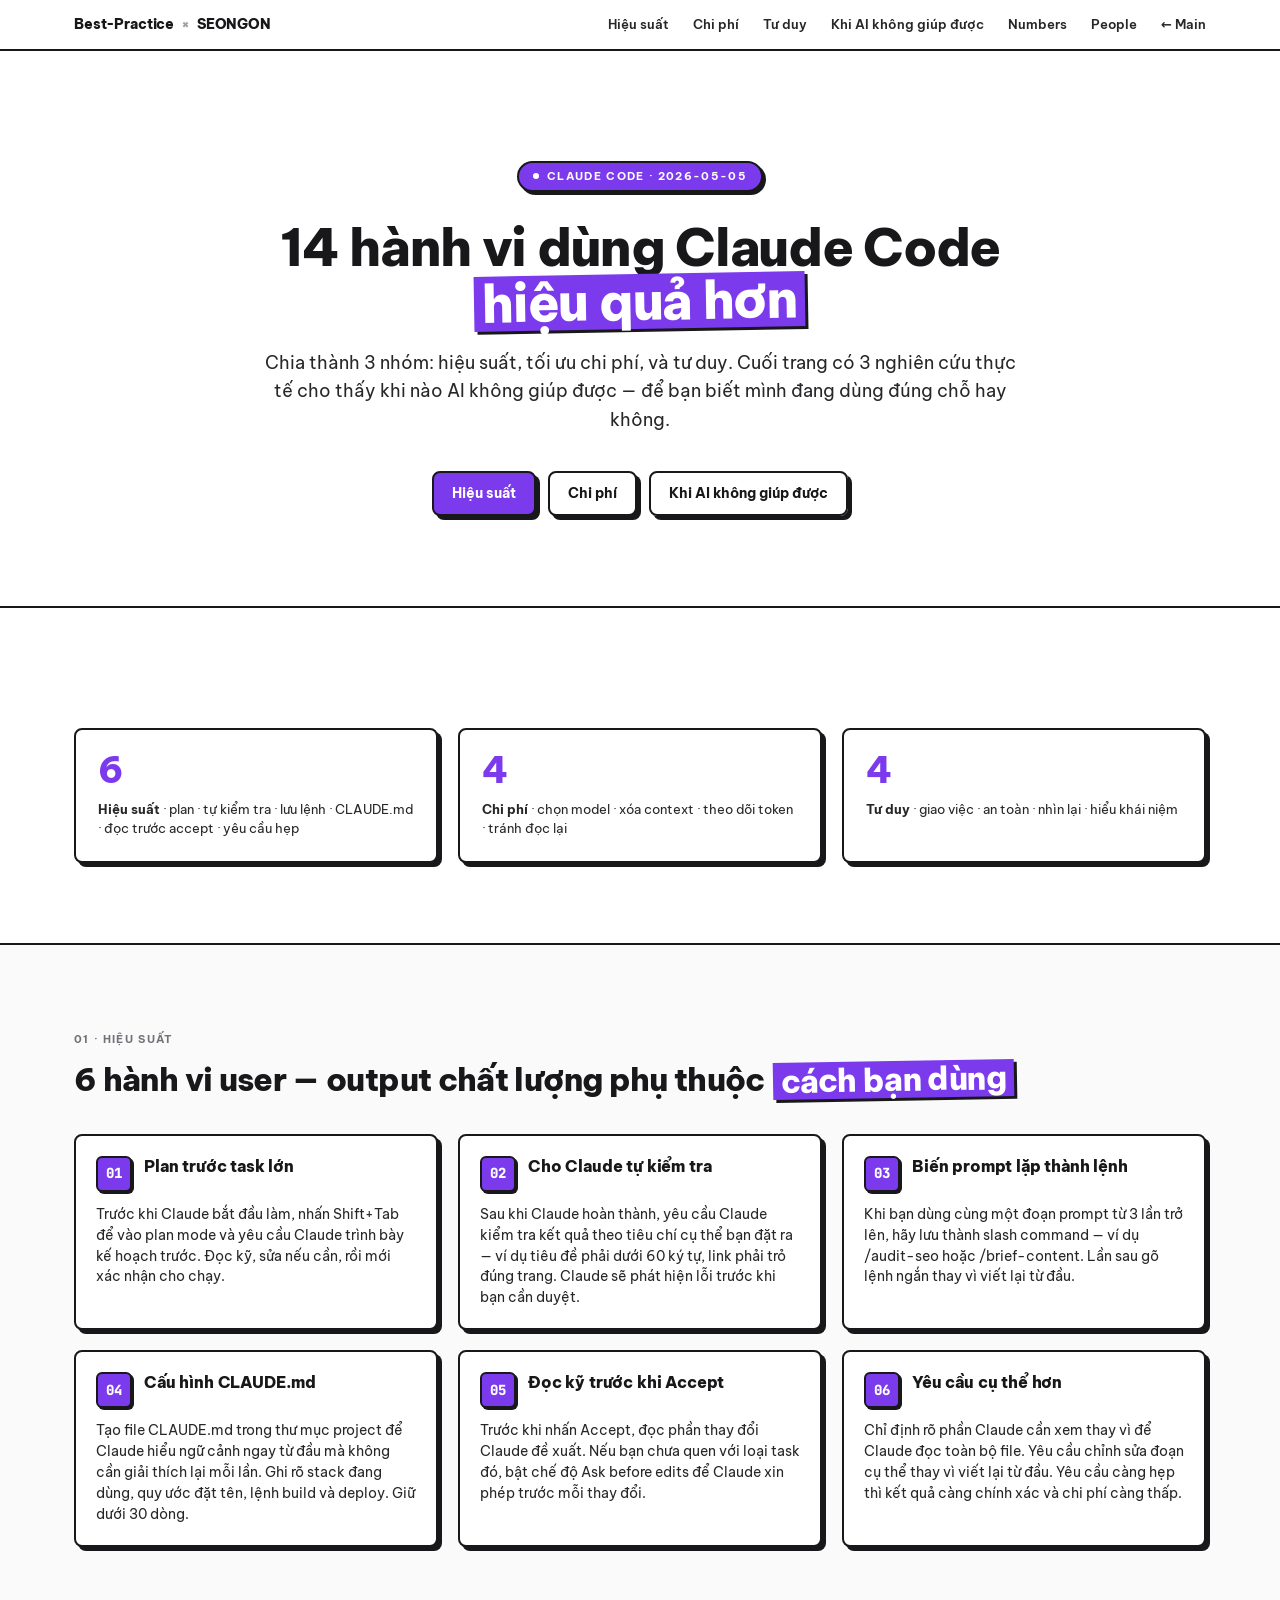
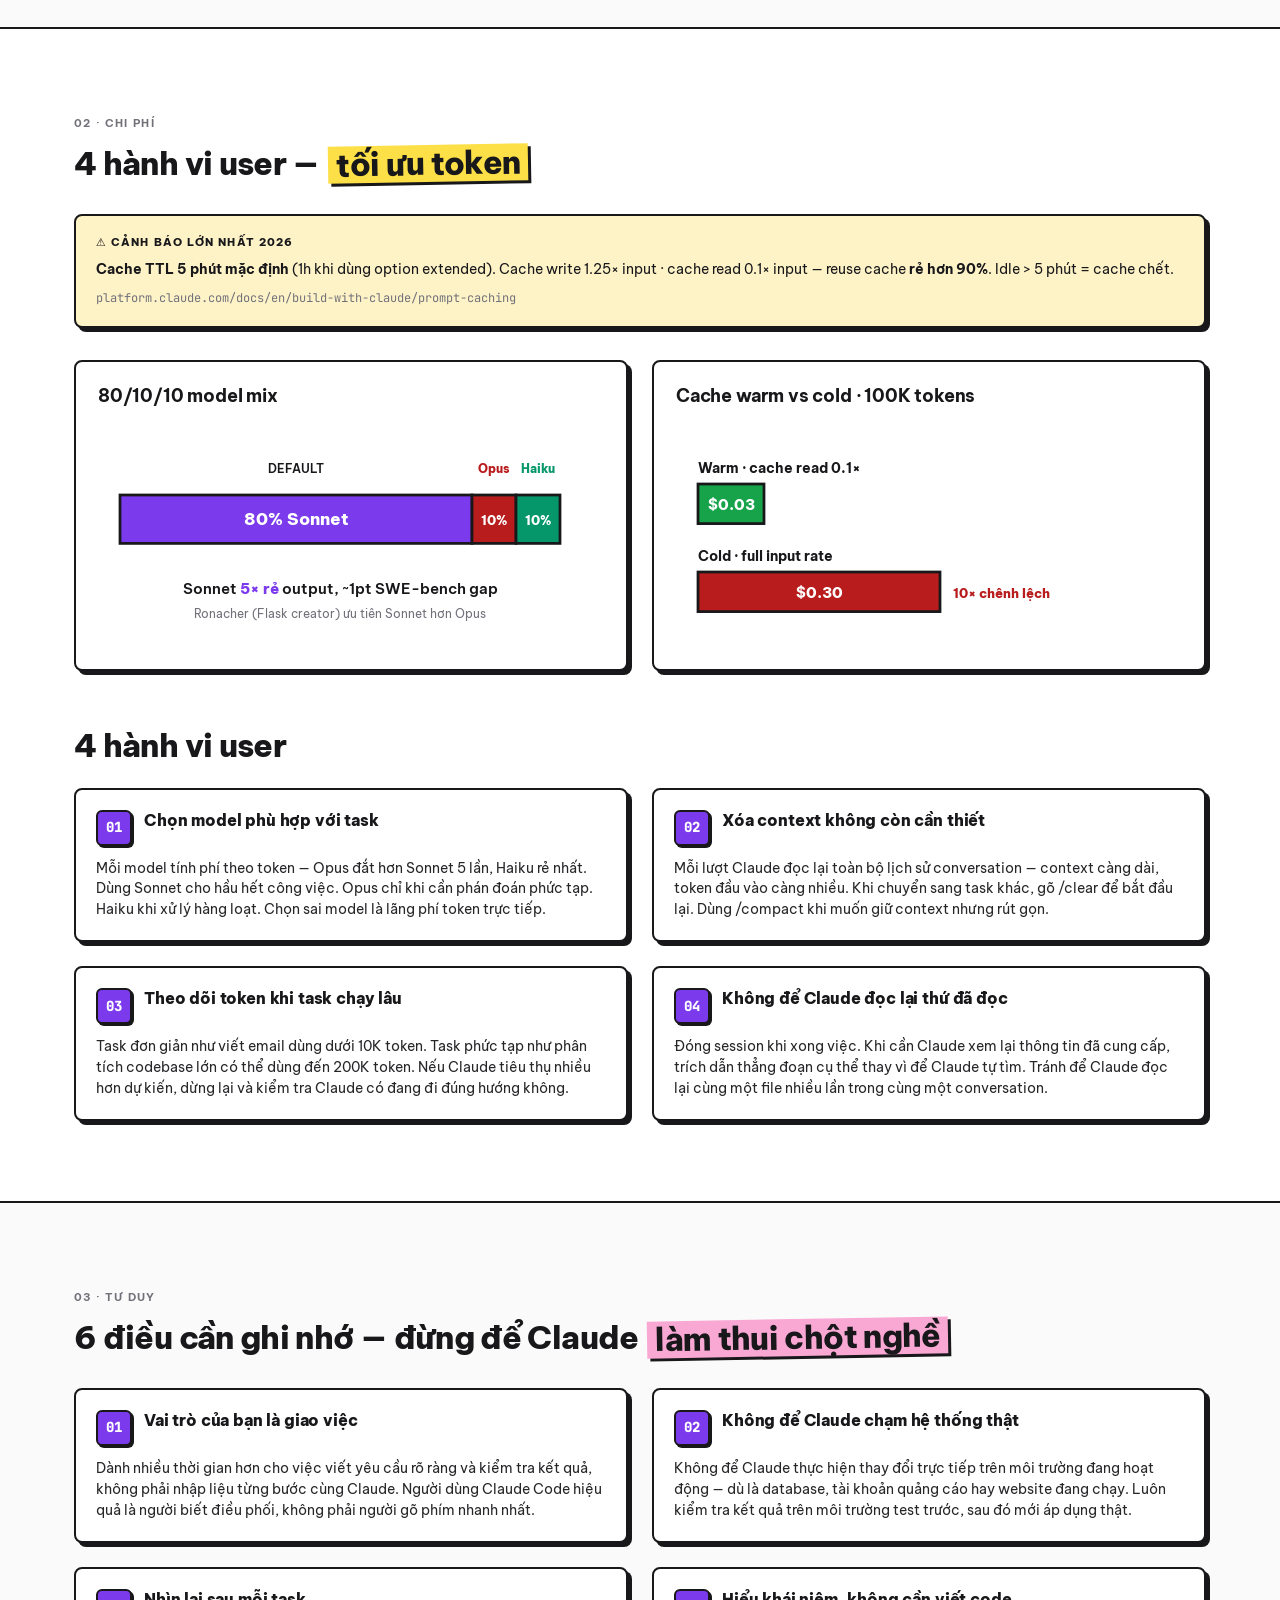
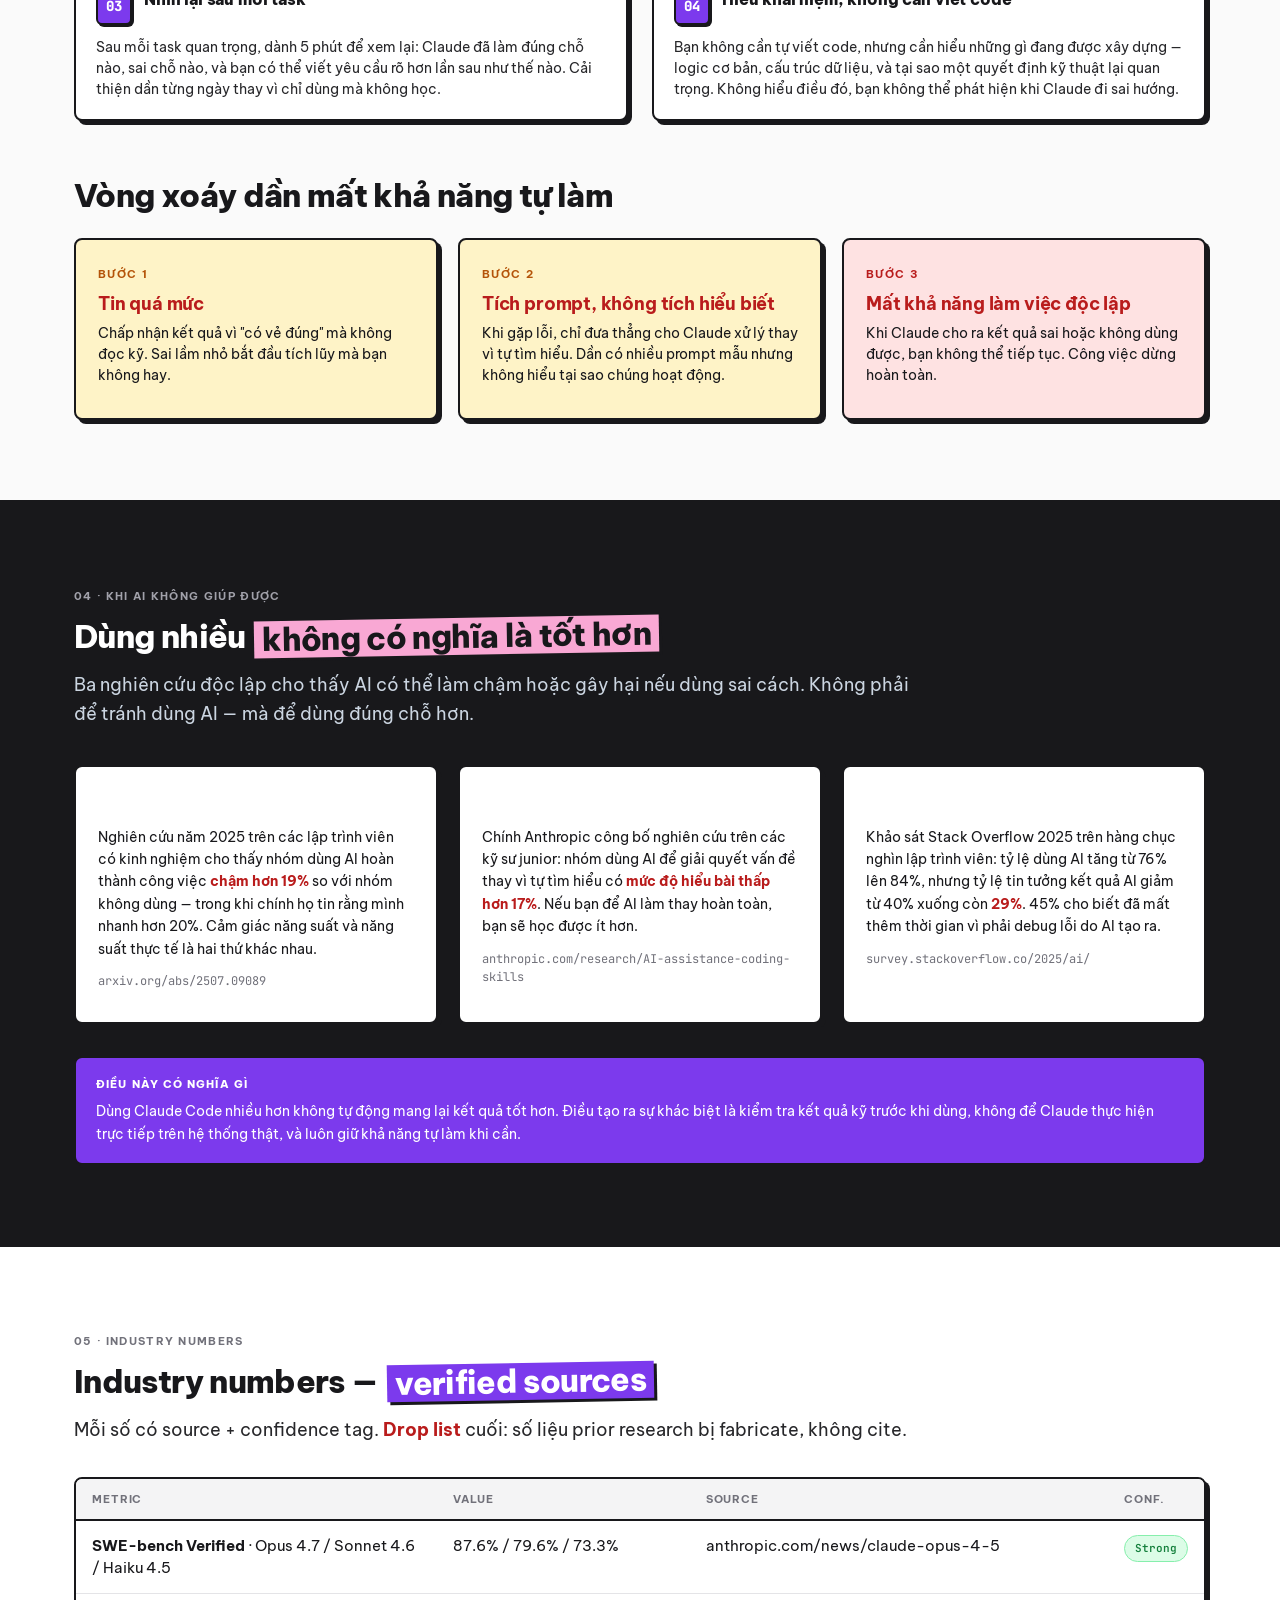
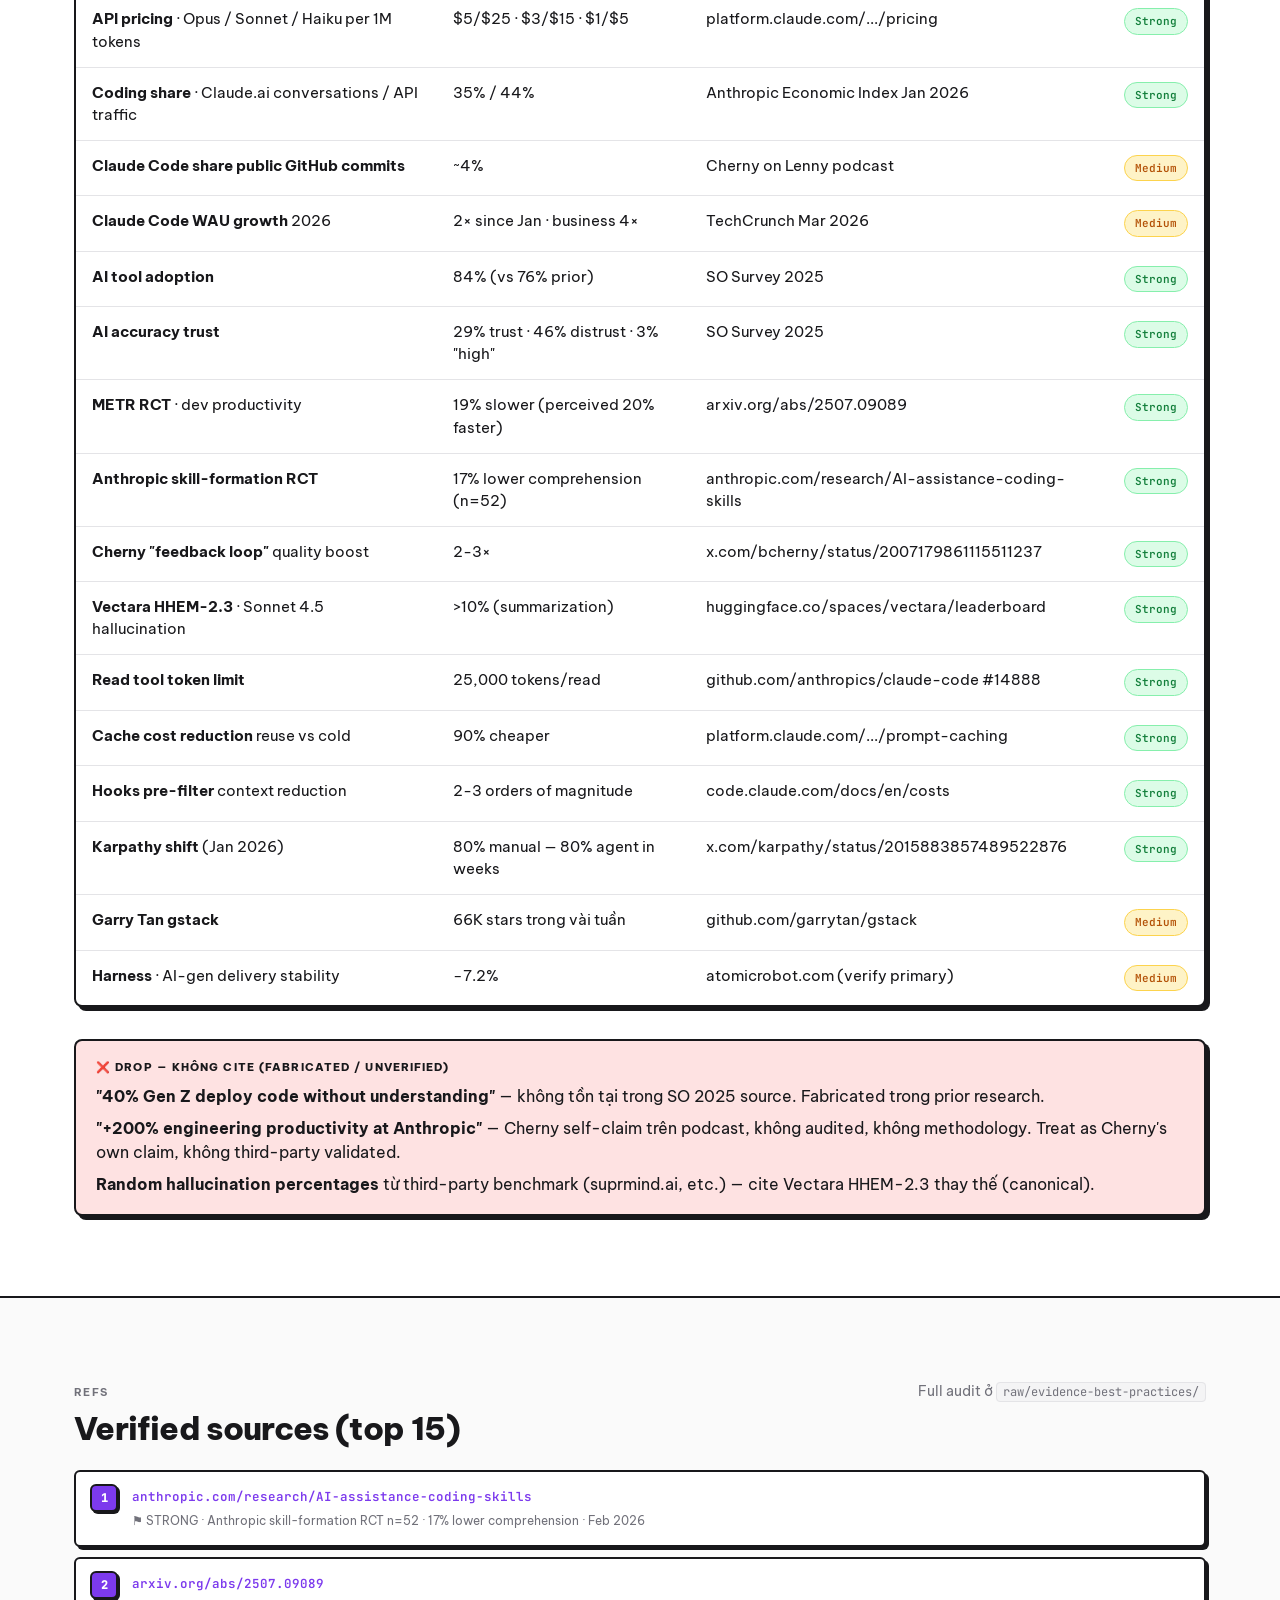
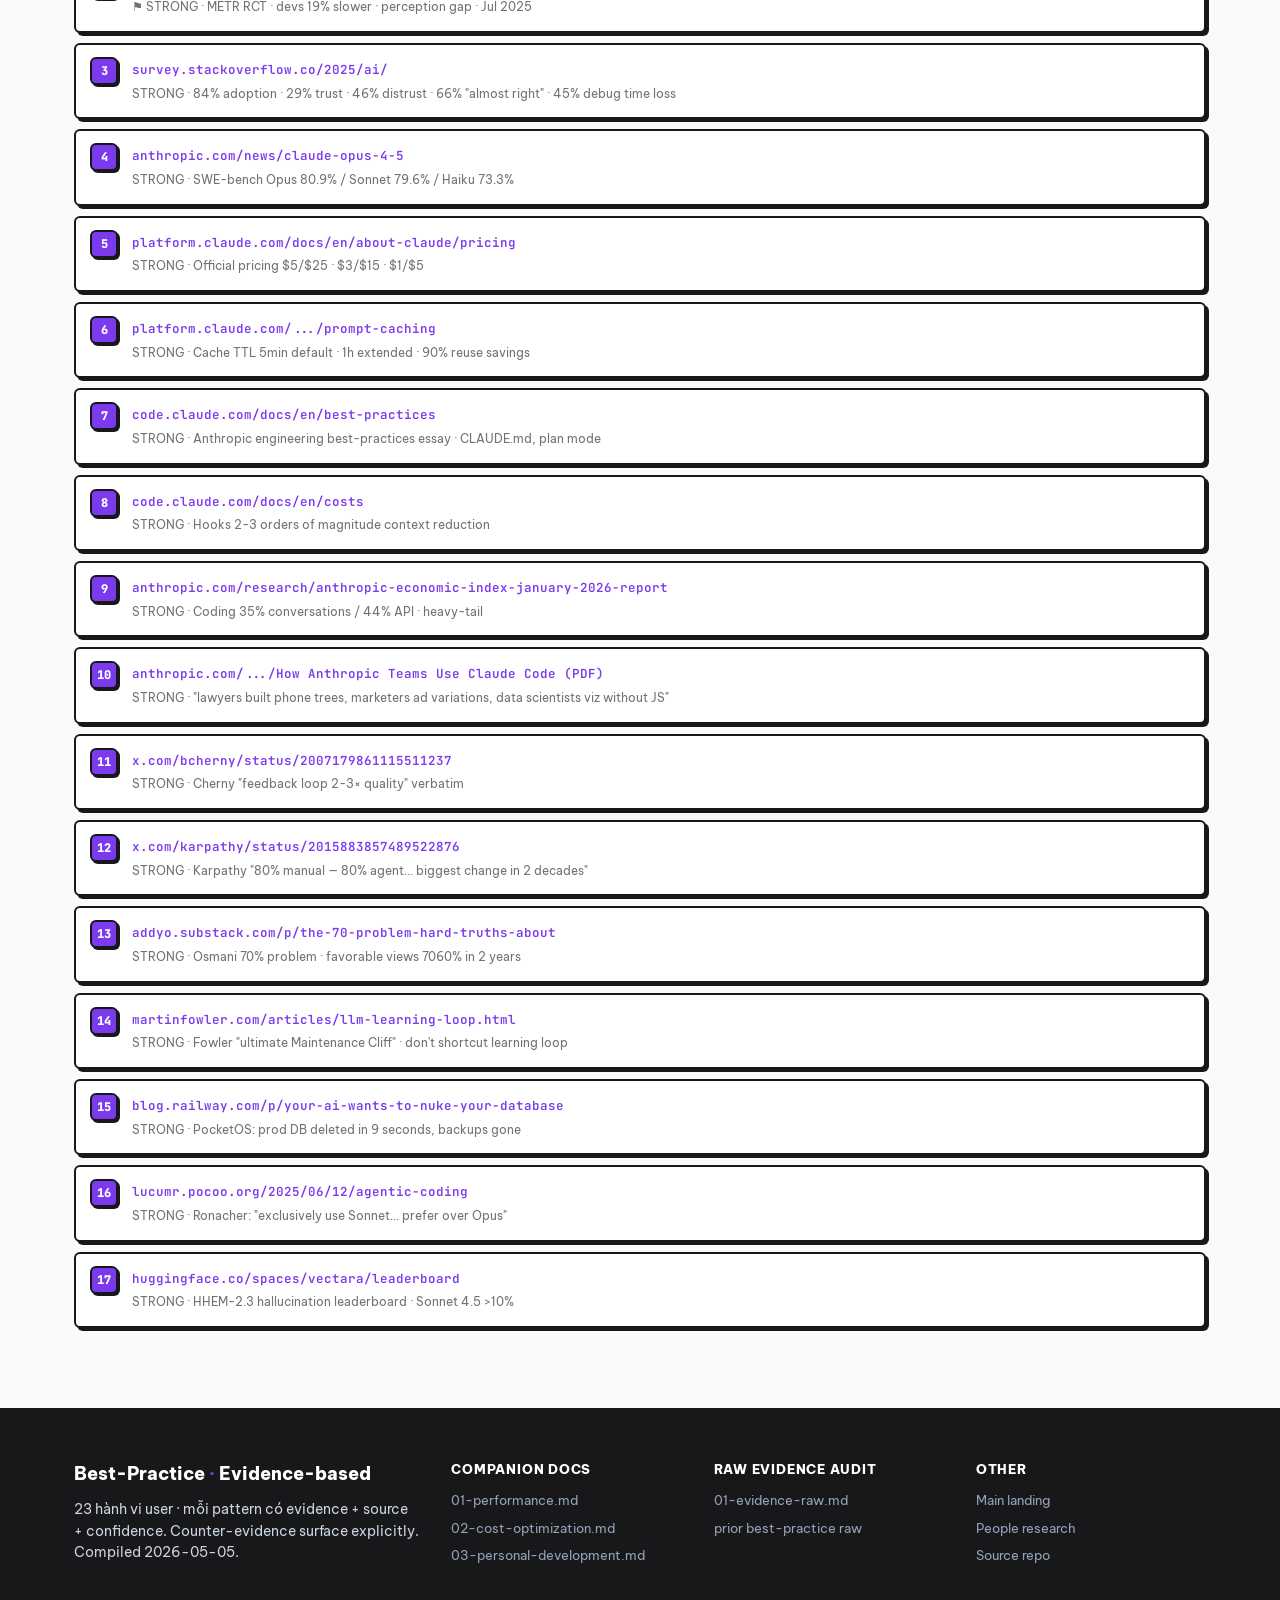
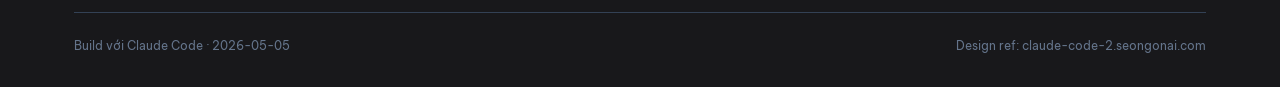
==== commit d1dc77f1: "docs(best-practices): fix hero count 23→14, rewrite lede Count after all audits: 6 performance + 4 c" ====
--- a/best-practices.html
+++ b/best-practices.html
@@ -30,8 +30,8 @@
   <header id="top" class="hero">
     <div class="wrap-narrow">
       <div class="eyebrow-pill"><span class="dot"></span>Claude Code · 2026-05-05</div>
-      <h1>23 hành vi dùng Claude Code <span class="hl">hiệu quả hơn</span></h1>
-      <p class="lede">Chia thành 3 nhóm: hiệu suất, chi phí, và tư duy. Mỗi pattern có nguồn dẫn chứng cụ thể. Phần cuối có số liệu cho thấy AI không phải lúc nào cũng giúp ích — để bạn dùng đúng chỗ hơn.</p>
+      <h1>14 hành vi dùng Claude Code <span class="hl">hiệu quả hơn</span></h1>
+      <p class="lede">Chia thành 3 nhóm: hiệu suất, tối ưu chi phí, và tư duy. Cuối trang có 3 nghiên cứu thực tế cho thấy khi nào AI không giúp được — để bạn biết mình đang dùng đúng chỗ hay không.</p>
       <div class="cta-row">
         <a href="#performance" class="btn primary">Hiệu suất</a>
         <a href="#cost" class="btn">Chi phí</a>
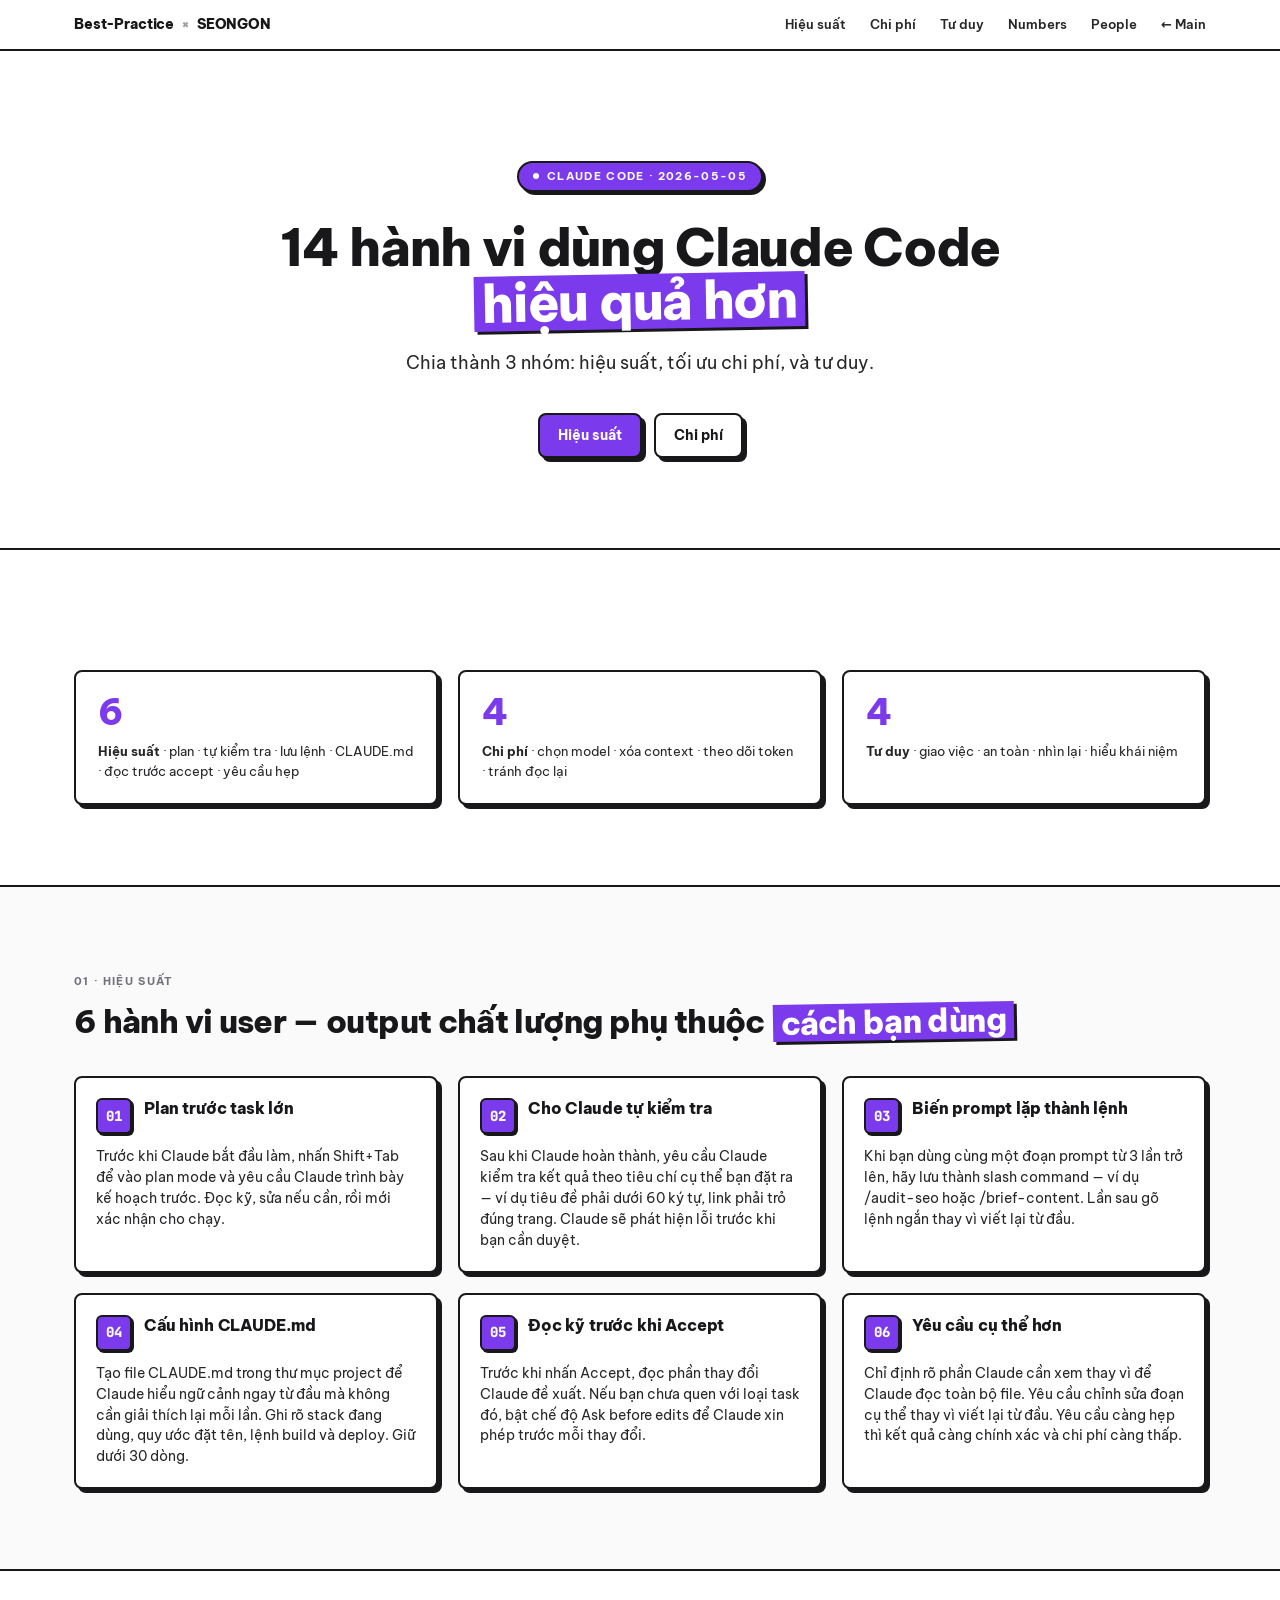
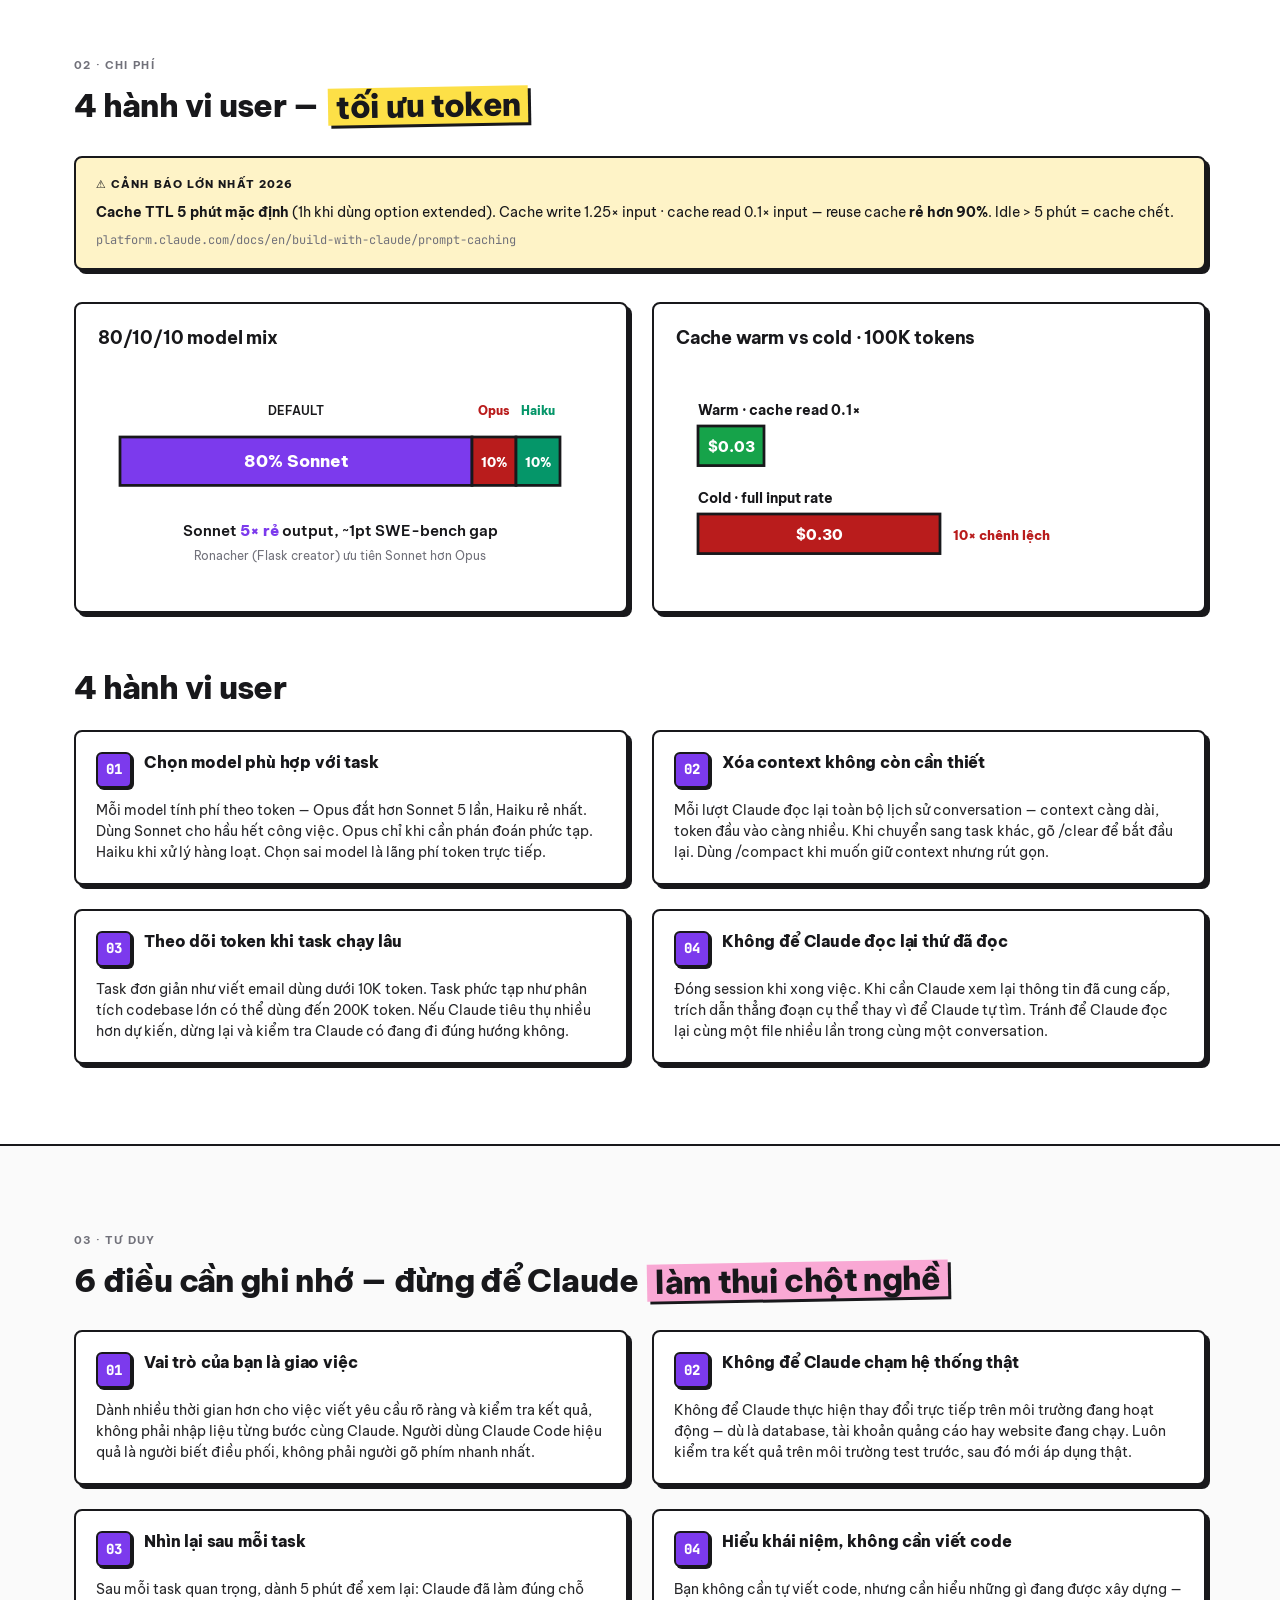
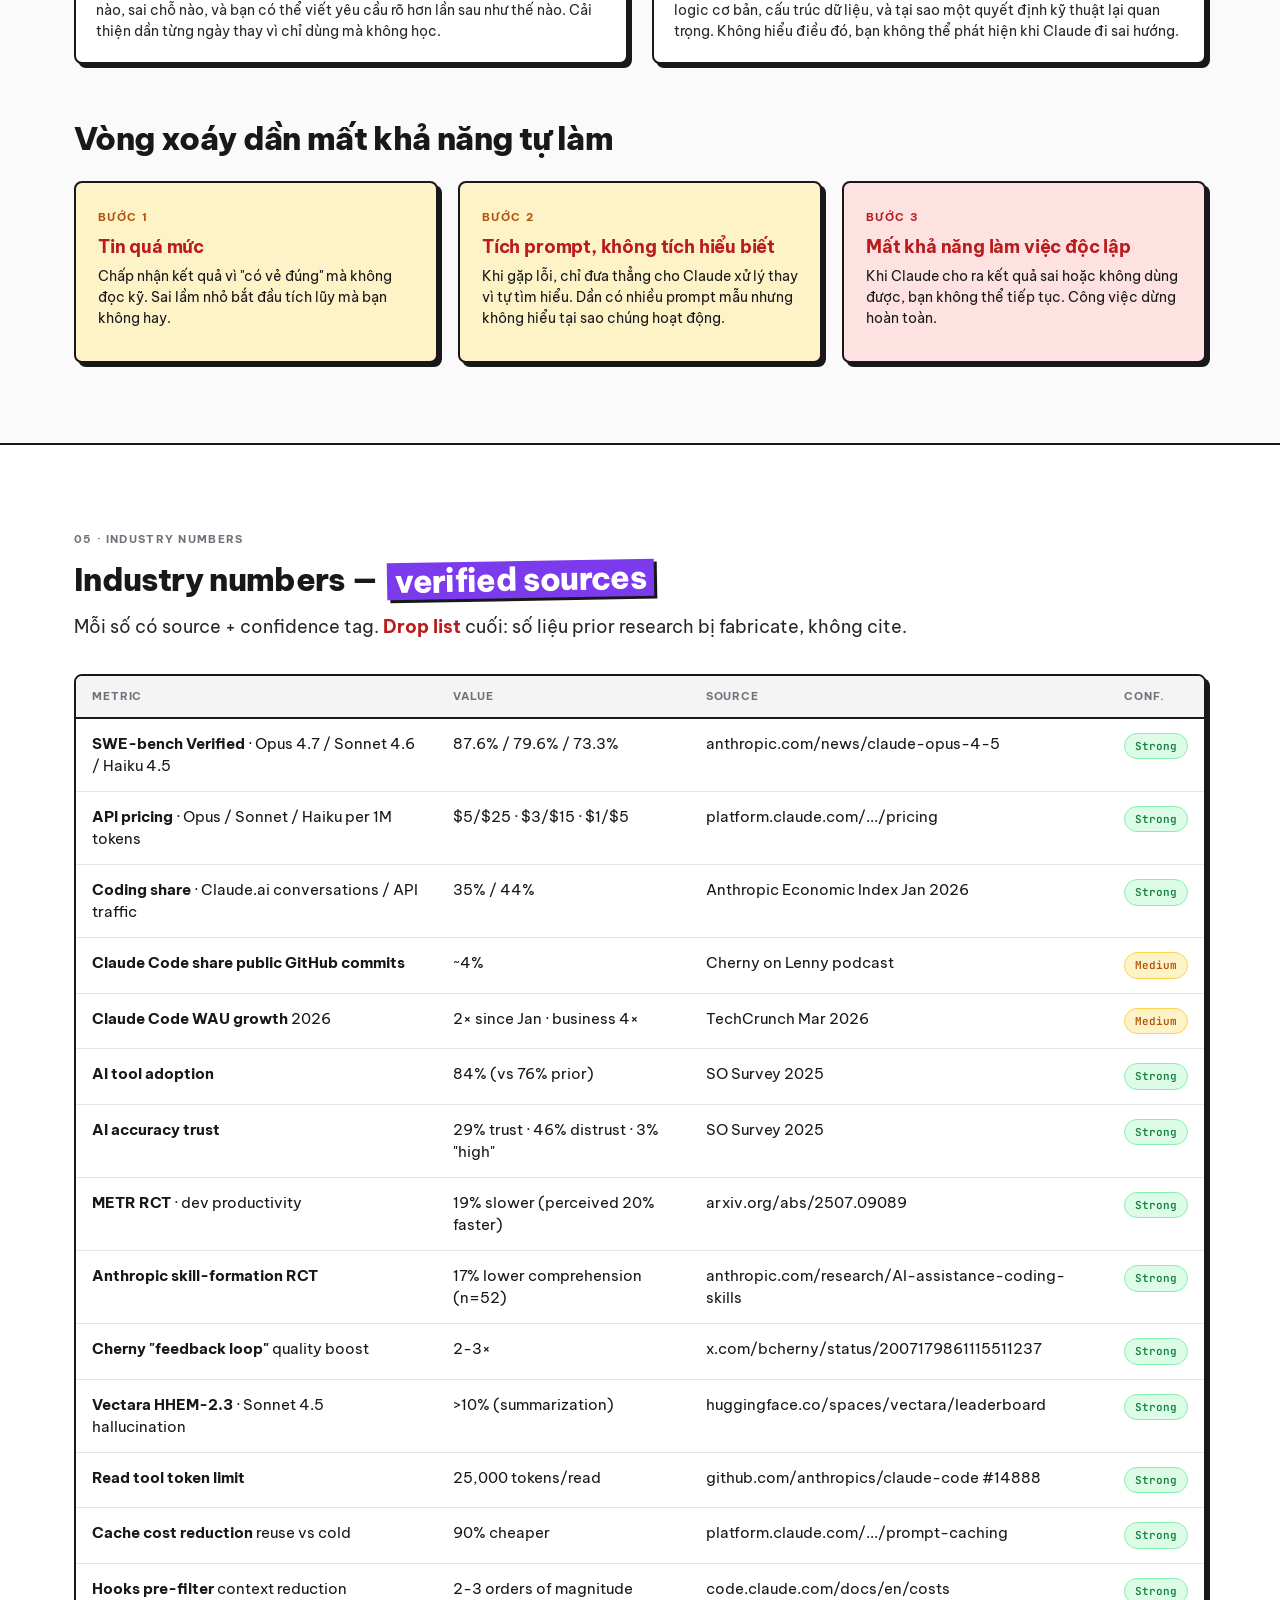
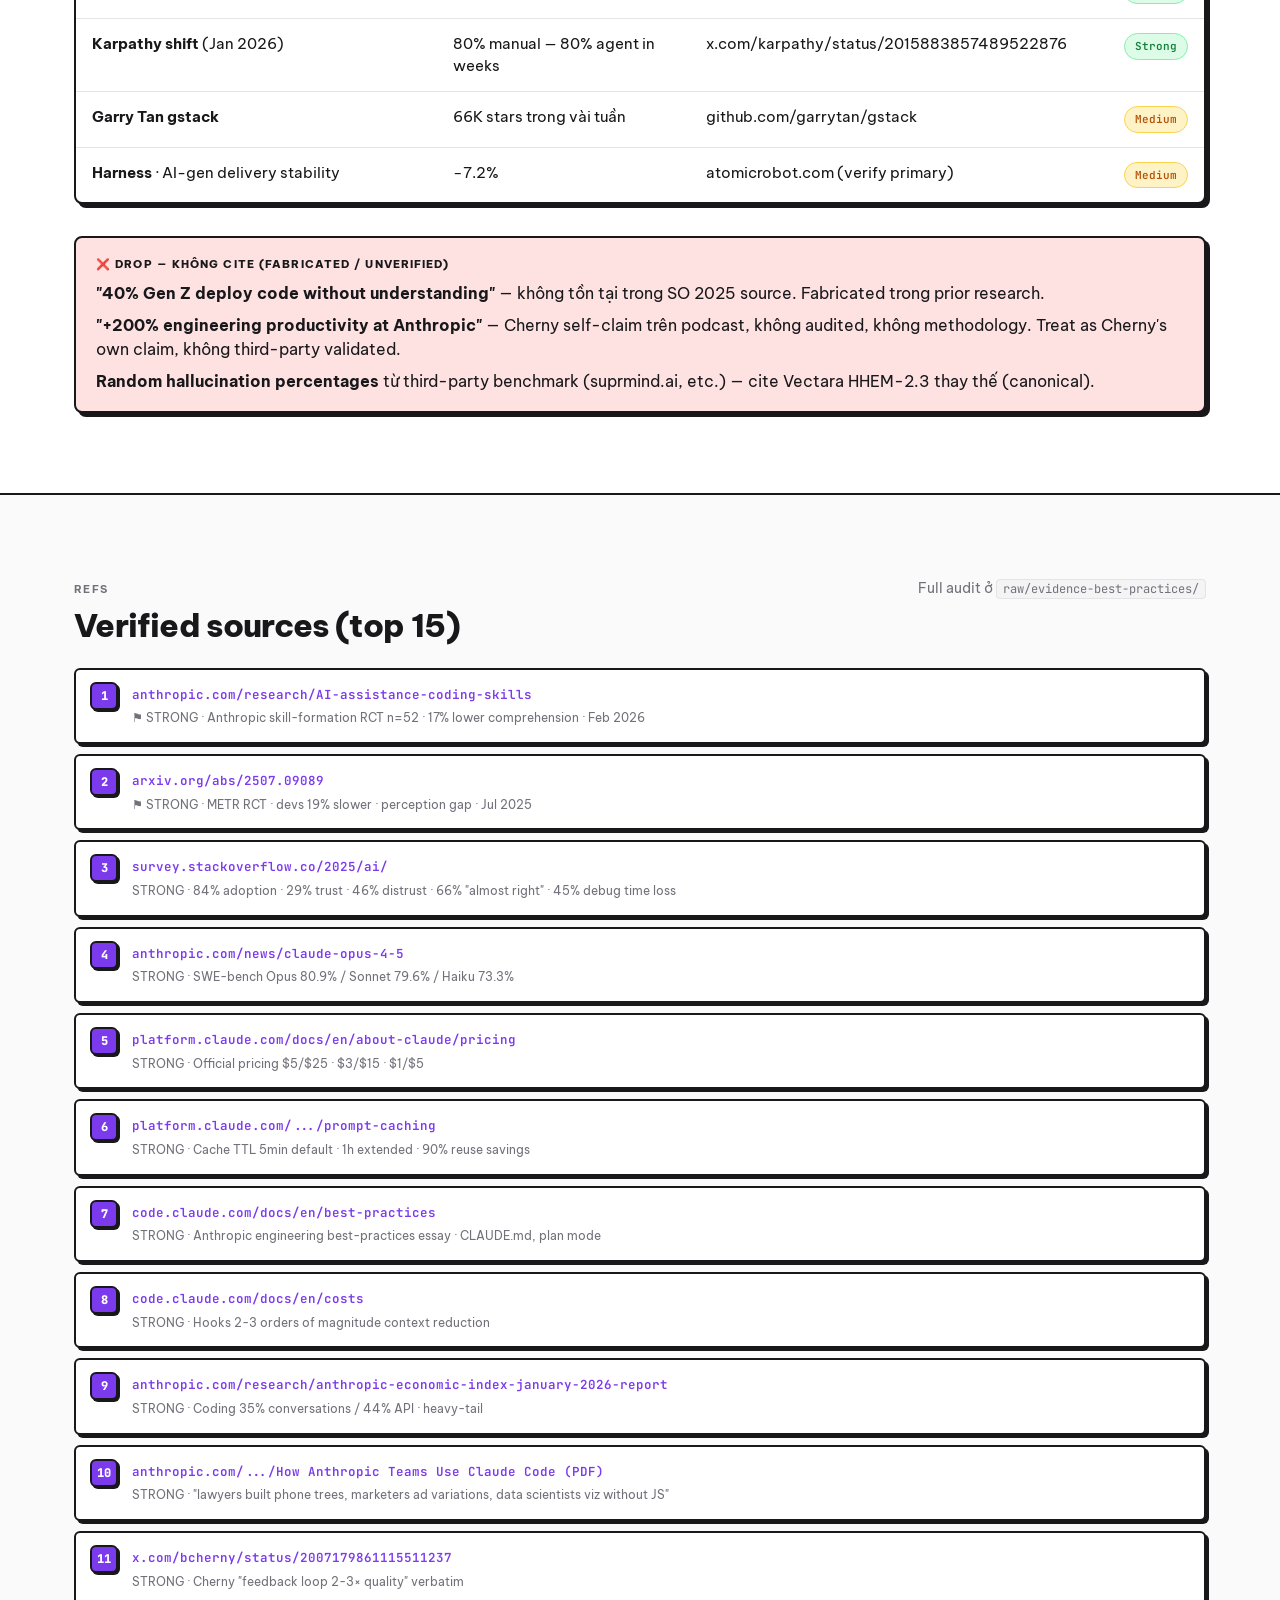
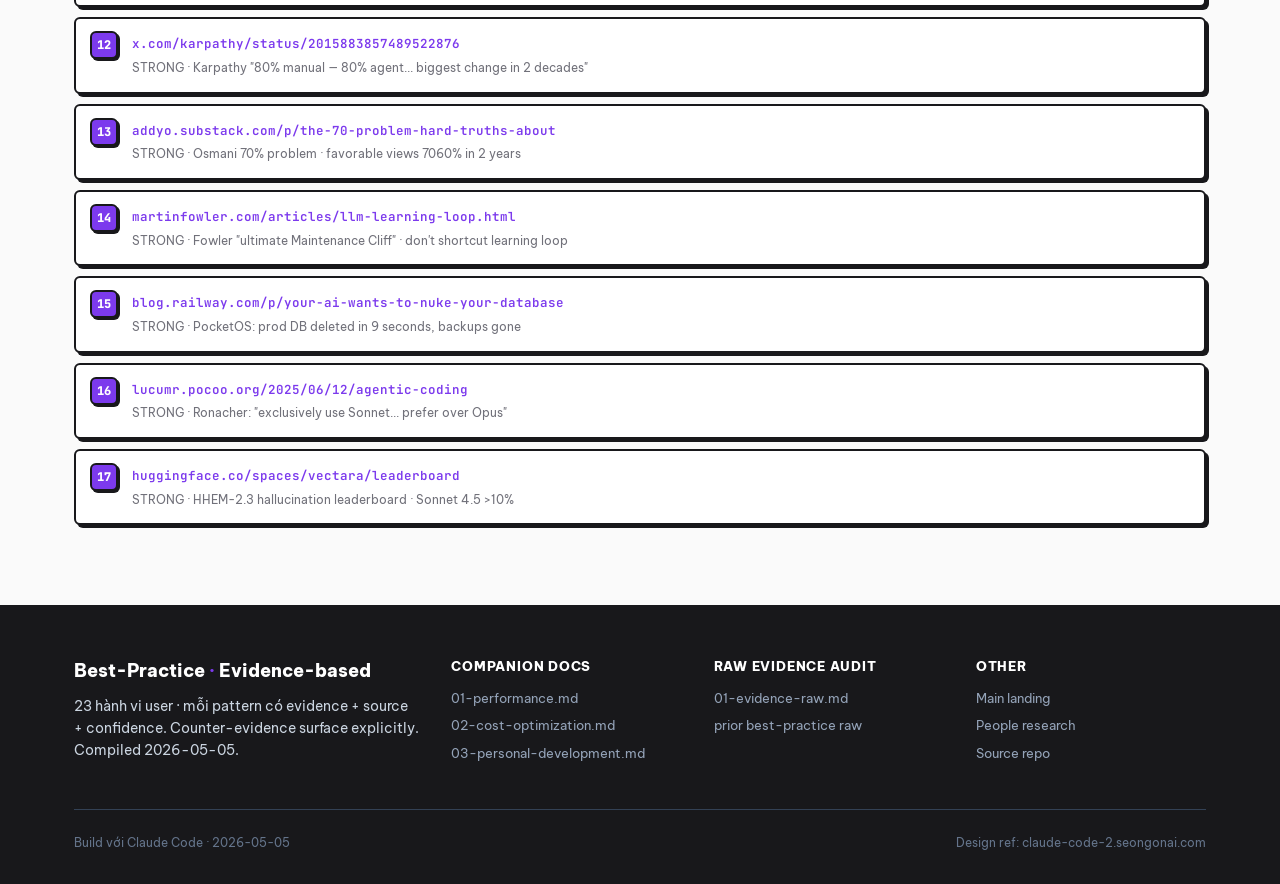
==== commit 09a6e77e: "docs(best-practices): remove counter-evidence section User request: remove the 3 anti research cards" ====
--- a/best-practices.html
+++ b/best-practices.html
@@ -19,7 +19,6 @@
         <a href="#performance">Hiệu suất</a>
         <a href="#cost">Chi phí</a>
         <a href="#mindset">Tư duy</a>
-        <a href="#counter">Khi AI không giúp được</a>
         <a href="#numbers">Numbers</a>
         <a href="people.html">People</a>
         <a href="index.html">← Main</a>
@@ -31,11 +30,10 @@
     <div class="wrap-narrow">
       <div class="eyebrow-pill"><span class="dot"></span>Claude Code · 2026-05-05</div>
       <h1>14 hành vi dùng Claude Code <span class="hl">hiệu quả hơn</span></h1>
-      <p class="lede">Chia thành 3 nhóm: hiệu suất, tối ưu chi phí, và tư duy. Cuối trang có 3 nghiên cứu thực tế cho thấy khi nào AI không giúp được — để bạn biết mình đang dùng đúng chỗ hay không.</p>
+      <p class="lede">Chia thành 3 nhóm: hiệu suất, tối ưu chi phí, và tư duy.</p>
       <div class="cta-row">
         <a href="#performance" class="btn primary">Hiệu suất</a>
         <a href="#cost" class="btn">Chi phí</a>
-        <a href="#counter" class="btn ghost">Khi AI không giúp được</a>
       </div>
     </div>
   </header>
@@ -201,42 +199,6 @@
         <div class="brutal" style="background: var(--danger-soft);"><div class="eyebrow" style="color: var(--danger);">Bước 3</div><h3 style="margin-top: 6px; color: var(--danger);">Mất khả năng làm việc độc lập</h3><p class="small" style="margin-top: 6px;">Khi Claude cho ra kết quả sai hoặc không dùng được, bạn không thể tiếp tục. Công việc dừng hoàn toàn.</p></div>
       </div>
 
-    </div>
-  </section>
-
-  <!-- ═══════════════ COUNTER-EVIDENCE ═══════════════ -->
-  <section id="counter" class="dark">
-    <div class="wrap">
-      <span class="eyebrow">04 · Khi AI không giúp được</span>
-      <h2 style="margin-top: 12px; color: white;">Dùng nhiều <span class="hl hl-pink">không có nghĩa là tốt hơn</span></h2>
-      <p class="lede" style="margin-top: 16px; color: #cbd5e1;">Ba nghiên cứu độc lập cho thấy AI có thể làm chậm hoặc gây hại nếu dùng sai cách. Không phải để tránh dùng AI — mà để dùng đúng chỗ hơn.</p>
-
-      <div class="grid-3" style="margin-top: 36px;">
-
-        <div class="brutal" style="background: white; color: var(--fg);">
-          <h3>Làm chậm thay vì nhanh hơn</h3>
-          <p style="margin-top: 12px; font-size: 14px; line-height: 1.6;">Nghiên cứu năm 2025 trên các lập trình viên có kinh nghiệm cho thấy nhóm dùng AI hoàn thành công việc <strong style="color: var(--danger);">chậm hơn 19%</strong> so với nhóm không dùng — trong khi chính họ tin rằng mình nhanh hơn 20%. Cảm giác năng suất và năng suất thực tế là hai thứ khác nhau.</p>
-          <p style="margin-top: 8px; font-size: 12px; font-family: 'JetBrains Mono', monospace; color: var(--muted);">arxiv.org/abs/2507.09089</p>
-        </div>
-
-        <div class="brutal" style="background: white; color: var(--fg);">
-          <h3>Hiểu ít hơn khi dùng AI</h3>
-          <p style="margin-top: 12px; font-size: 14px; line-height: 1.6;">Chính Anthropic công bố nghiên cứu trên các kỹ sư junior: nhóm dùng AI để giải quyết vấn đề thay vì tự tìm hiểu có <strong style="color: var(--danger);">mức độ hiểu bài thấp hơn 17%</strong>. Nếu bạn để AI làm thay hoàn toàn, bạn sẽ học được ít hơn.</p>
-          <p style="margin-top: 8px; font-size: 12px; font-family: 'JetBrains Mono', monospace; color: var(--muted);">anthropic.com/research/AI-assistance-coding-skills</p>
-        </div>
-
-        <div class="brutal" style="background: white; color: var(--fg);">
-          <h3>Dùng nhiều hơn, tin tưởng ít hơn</h3>
-          <p style="margin-top: 12px; font-size: 14px; line-height: 1.6;">Khảo sát Stack Overflow 2025 trên hàng chục nghìn lập trình viên: tỷ lệ dùng AI tăng từ 76% lên 84%, nhưng tỷ lệ tin tưởng kết quả AI giảm từ 40% xuống còn <strong style="color: var(--danger);">29%</strong>. 45% cho biết đã mất thêm thời gian vì phải debug lỗi do AI tạo ra.</p>
-          <p style="margin-top: 8px; font-size: 12px; font-family: 'JetBrains Mono', monospace; color: var(--muted);">survey.stackoverflow.co/2025/ai/</p>
-        </div>
-
-      </div>
-
-      <div class="callout" style="margin-top: 32px; background: var(--primary); color: white; border-color: var(--fg);">
-        <div class="label" style="color: white;">Điều này có nghĩa gì</div>
-        <p style="color: white;">Dùng Claude Code nhiều hơn không tự động mang lại kết quả tốt hơn. Điều tạo ra sự khác biệt là kiểm tra kết quả kỹ trước khi dùng, không để Claude thực hiện trực tiếp trên hệ thống thật, và luôn giữ khả năng tự làm khi cần.</p>
-      </div>
     </div>
   </section>
 
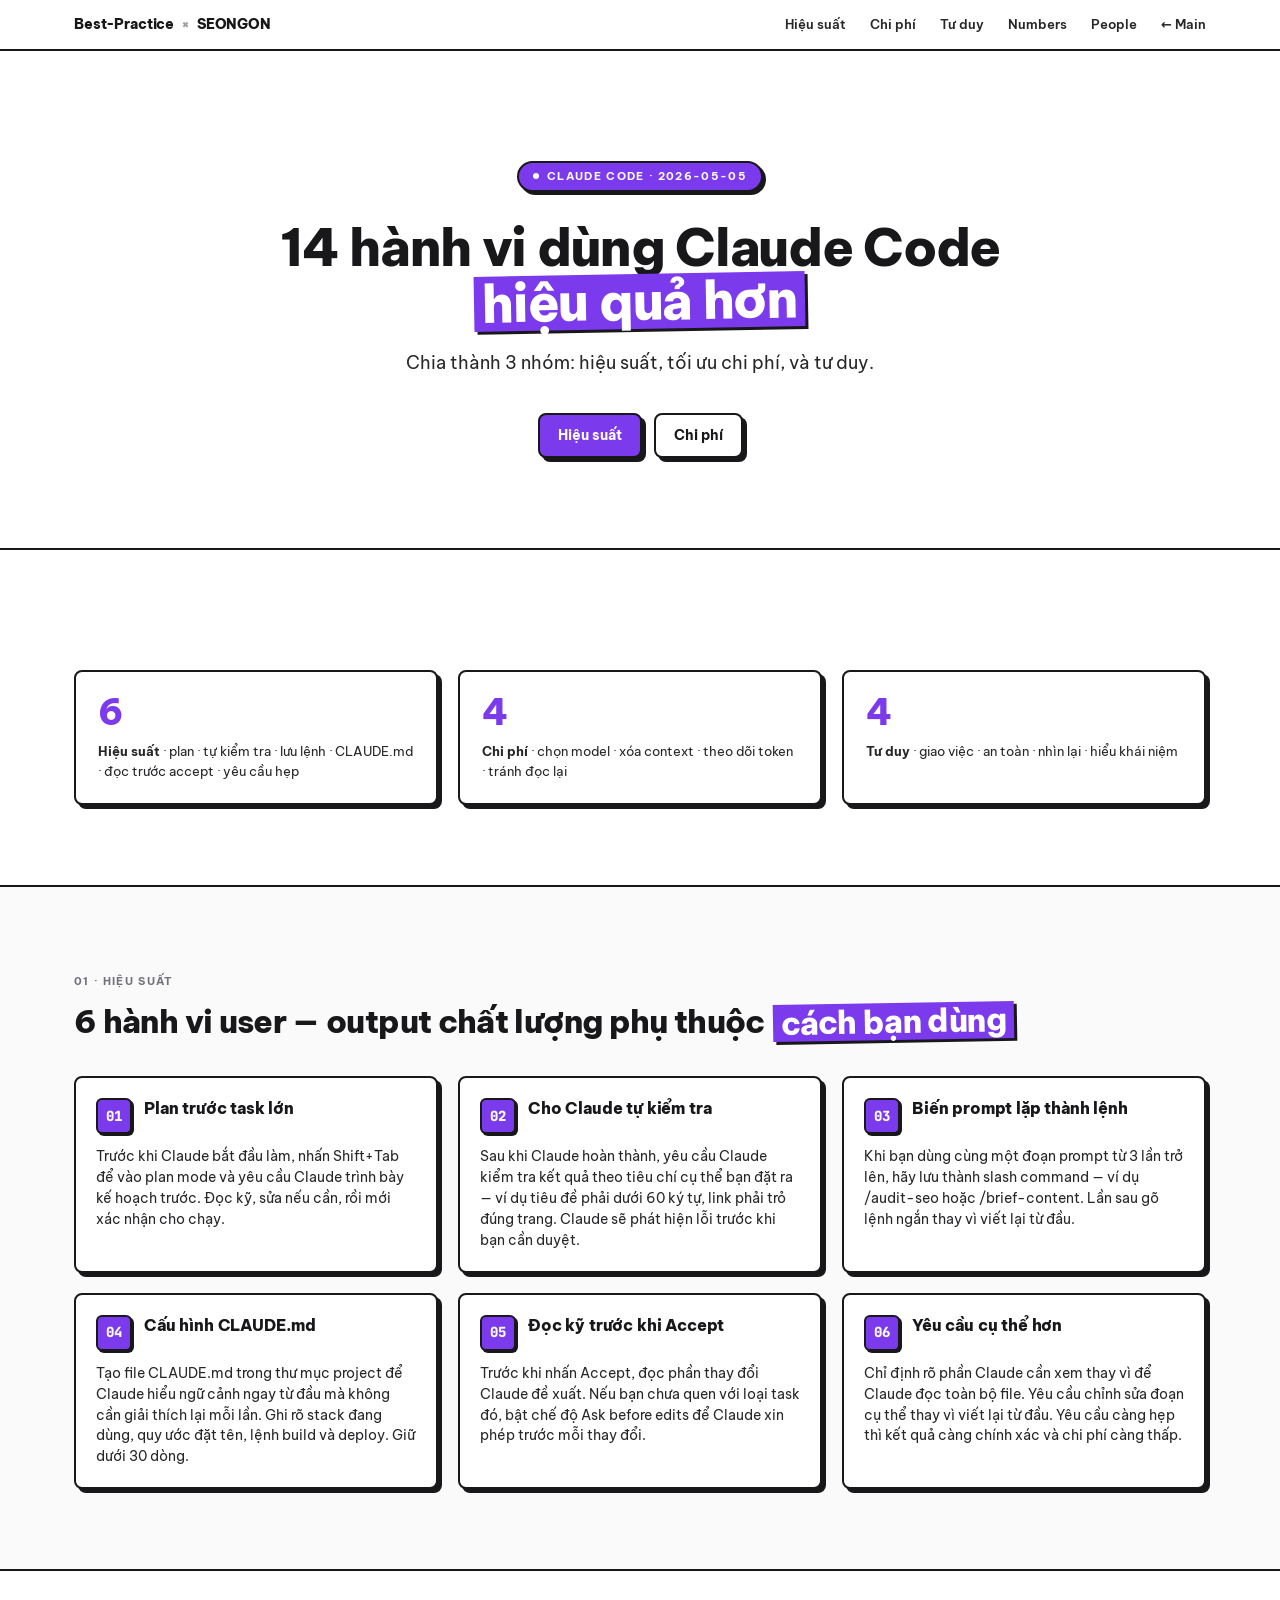
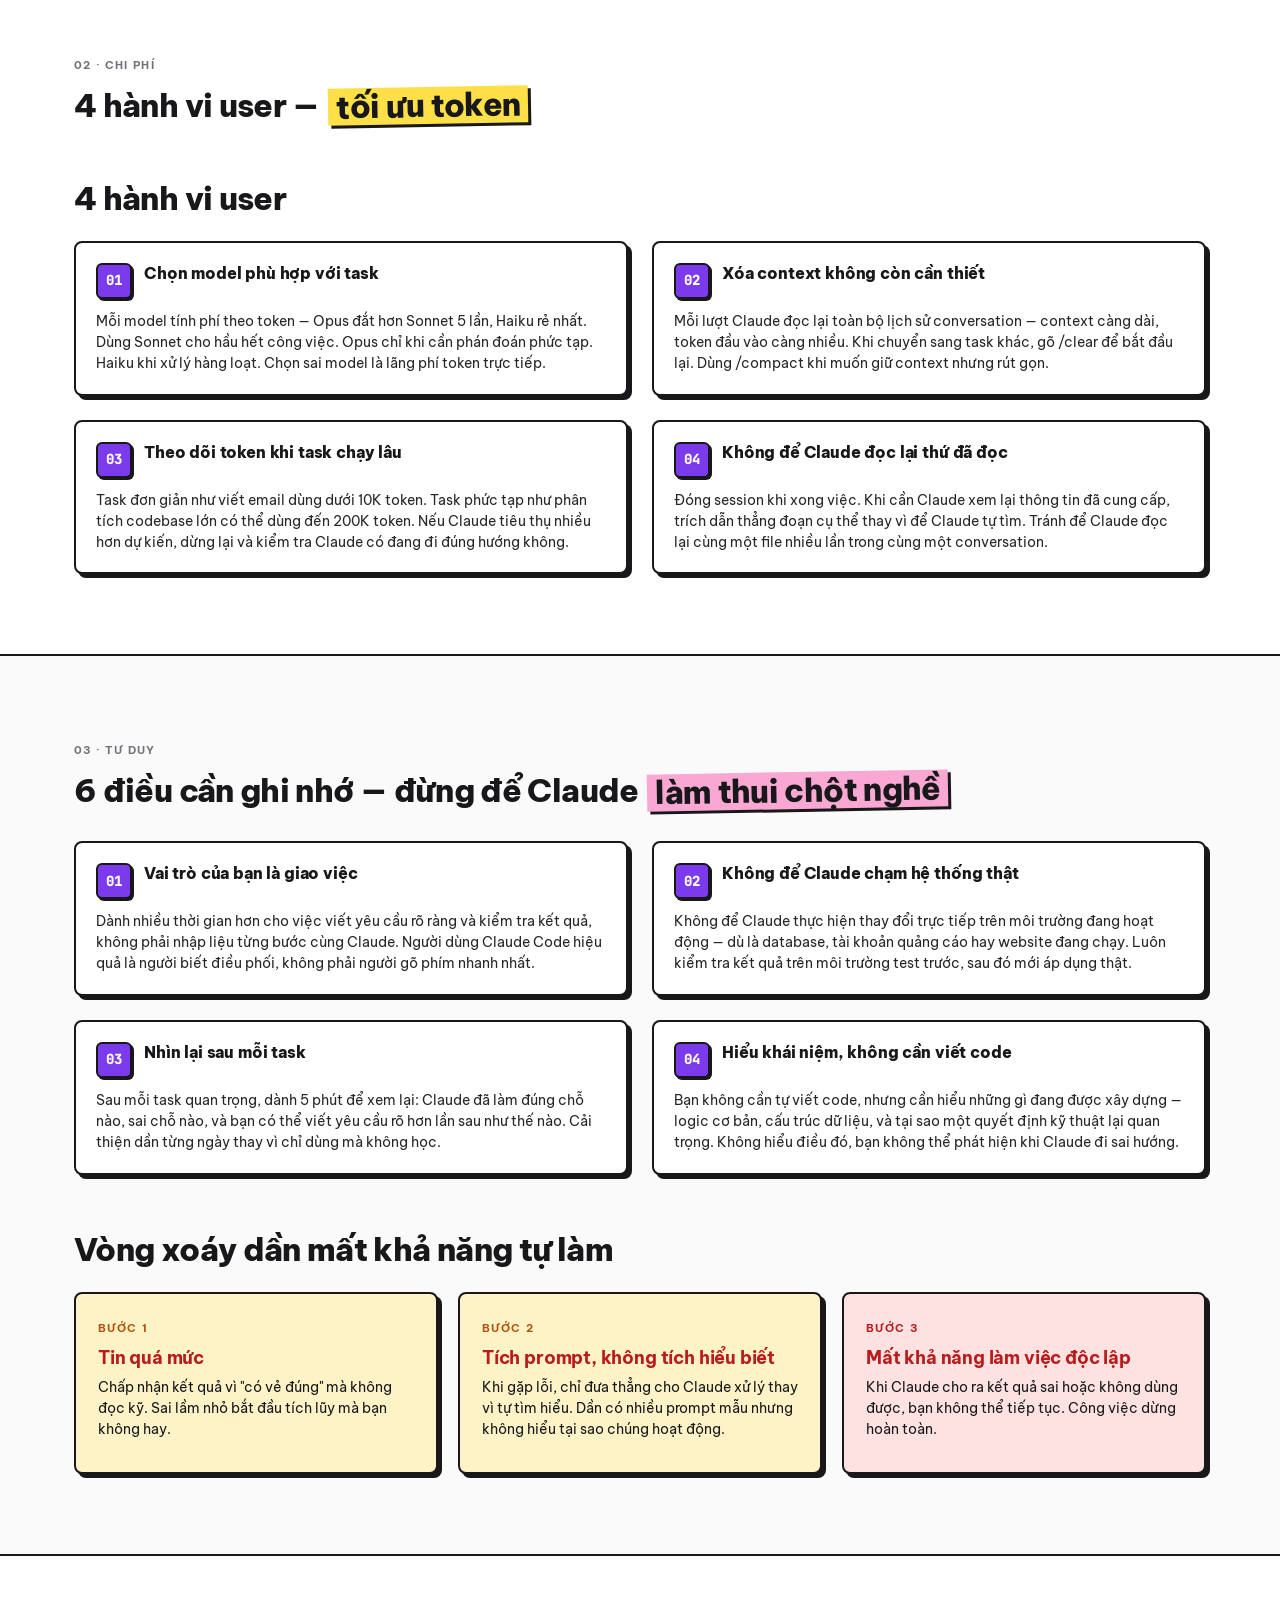
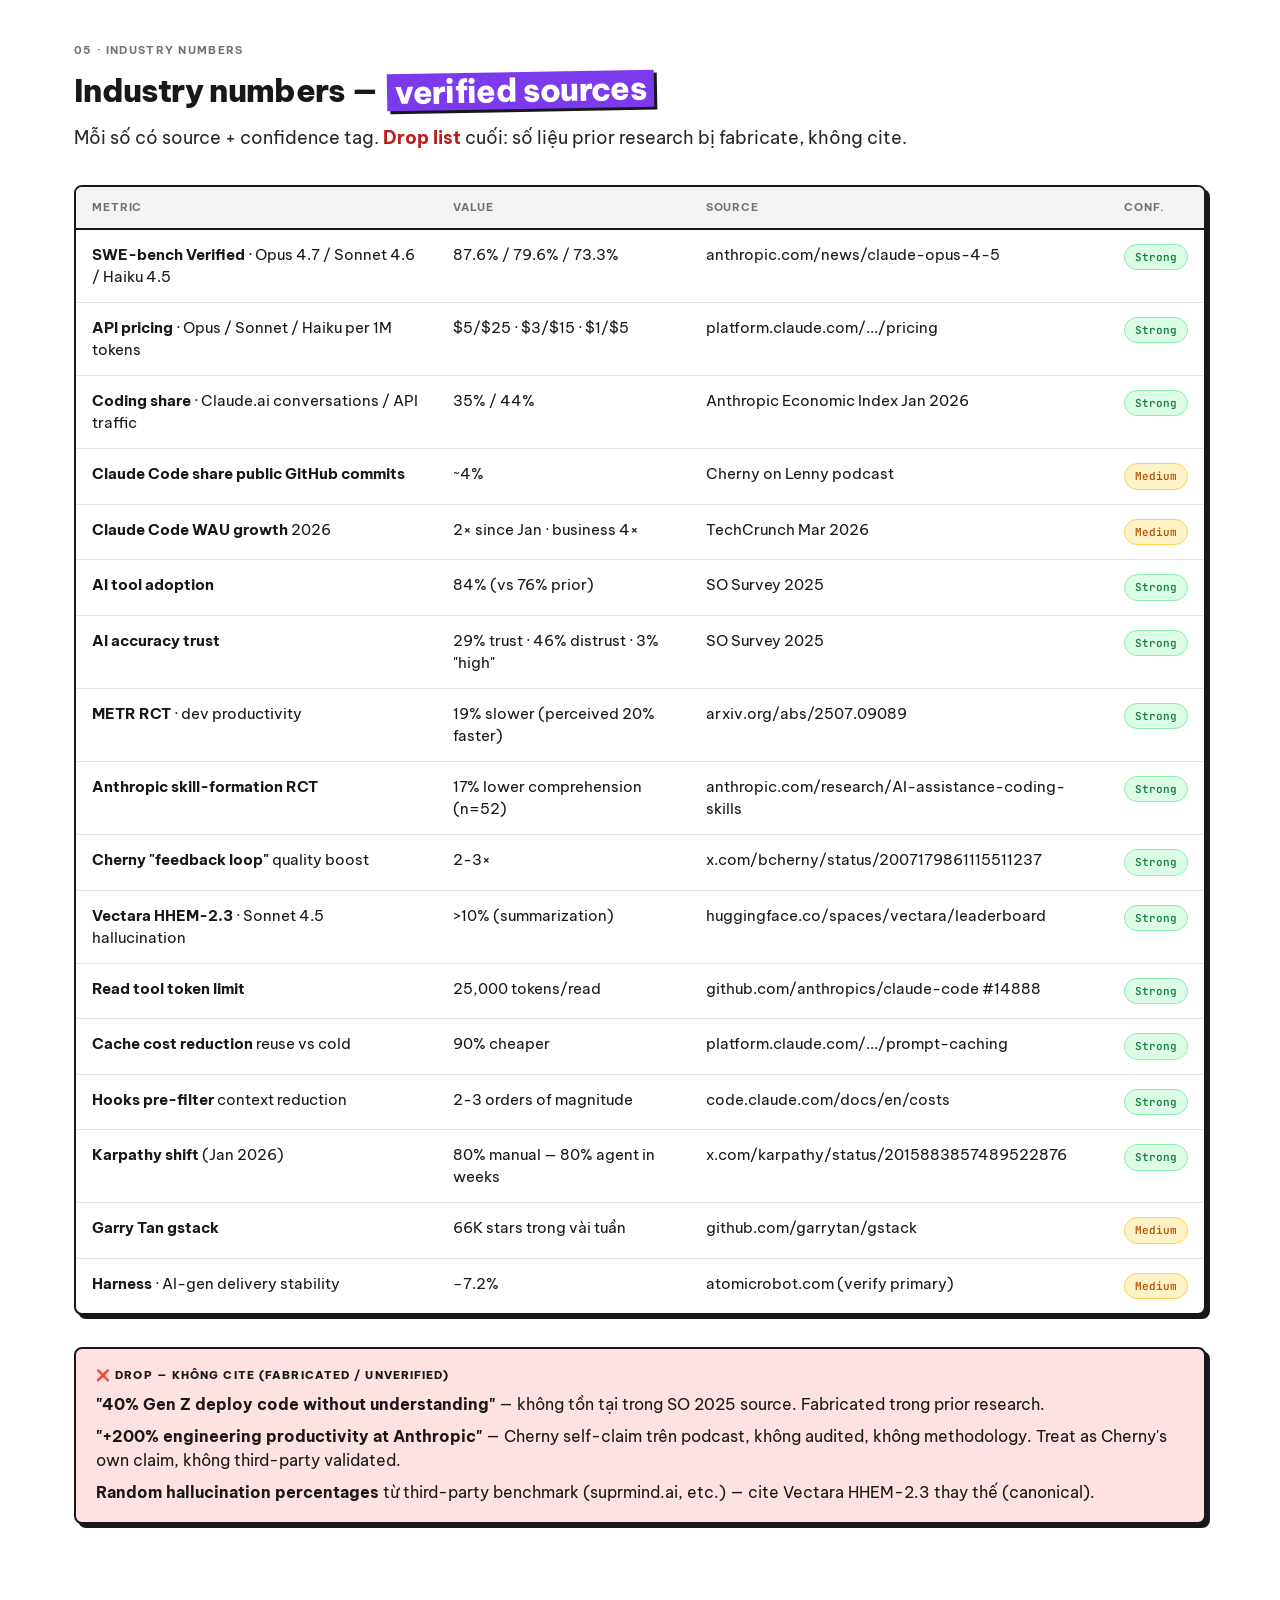
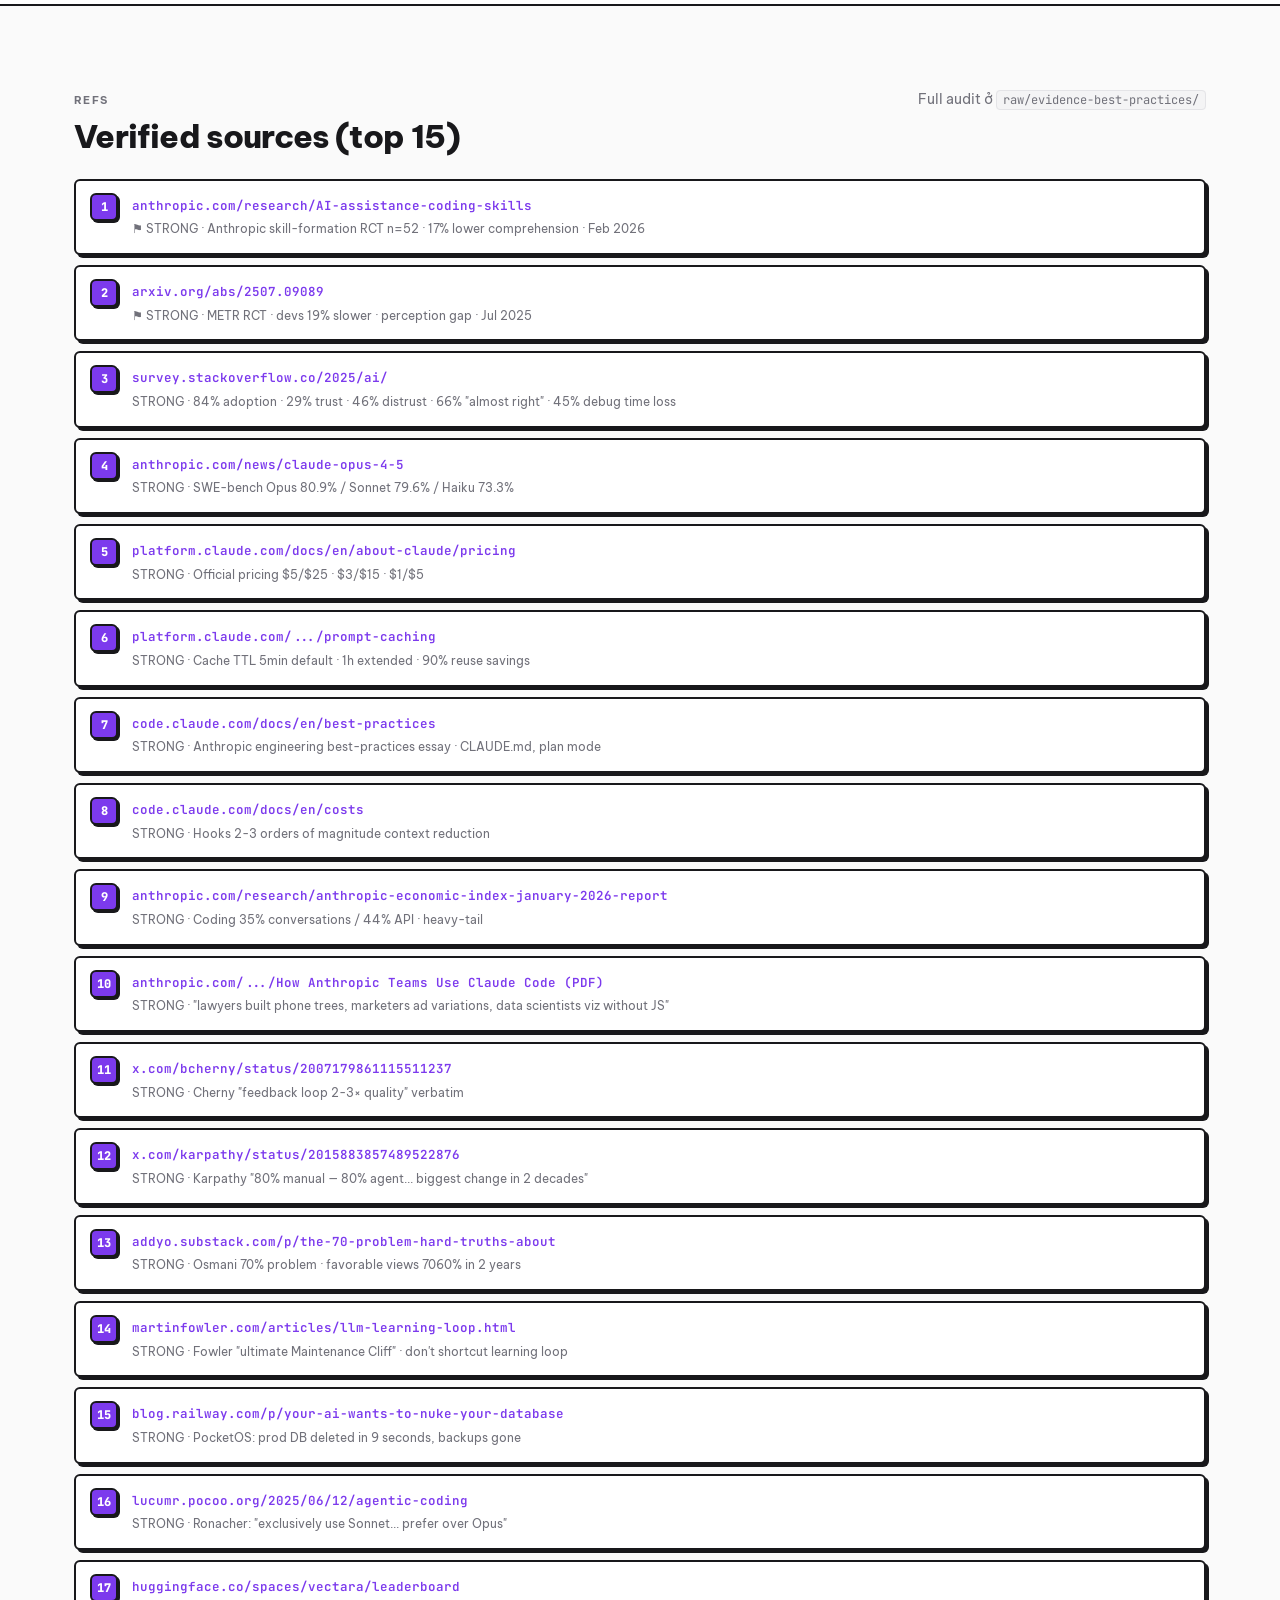
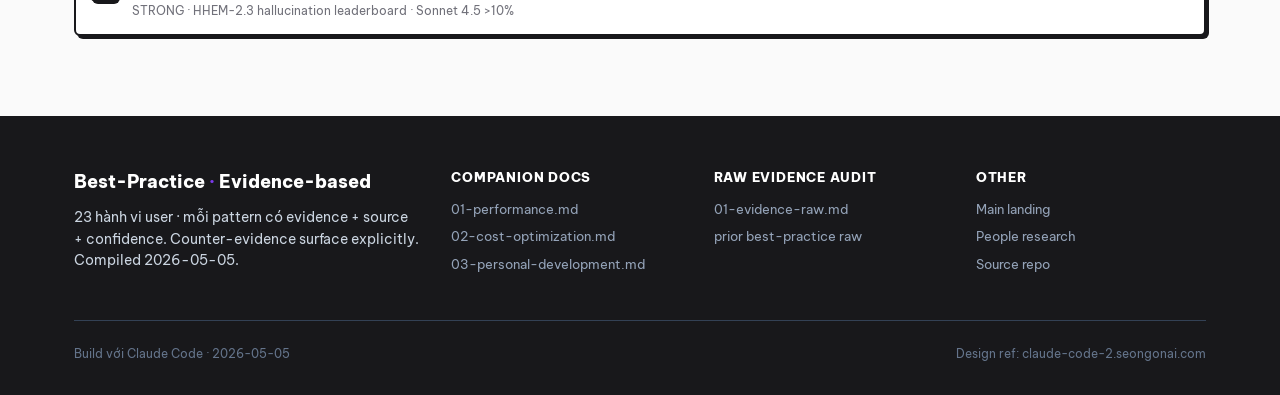
==== commit 5773c777: "docs(best-practices): remove cache TTL warning callout User request. Removed "Cảnh báo lớn nhất 2026" ====
--- a/best-practices.html
+++ b/best-practices.html
@@ -96,44 +96,6 @@
     <div class="wrap">
       <span class="eyebrow">02 · Chi phí</span>
       <h2 style="margin-top: 12px;">4 hành vi user — <span class="hl hl-yellow">tối ưu token</span></h2>
-
-      <div class="callout warn" style="margin-top: 32px;">
-        <div class="label">⚠ Cảnh báo lớn nhất 2026</div>
-        <p><strong>Cache TTL 5 phút mặc định</strong> (1h khi dùng option extended). Cache write 1.25× input · cache read 0.1× input — reuse cache <strong>rẻ hơn 90%</strong>. Idle &gt; 5 phút = cache chết.</p>
-        <p style="margin-top: 8px; font-size: 12px; font-family: 'JetBrains Mono', monospace; color: var(--muted);">platform.claude.com/docs/en/build-with-claude/prompt-caching</p>
-      </div>
-
-      <div class="grid-2" style="margin-top: 32px;">
-        <div class="brutal">
-          <h3>80/10/10 model mix</h3>
-          <svg class="svg-fluid" viewBox="0 0 460 200" preserveAspectRatio="xMidYMid meet" style="margin-top: 20px;">
-            <rect x="20" y="60" width="320" height="44" fill="#7c3aed" stroke="#18181b" stroke-width="2.5"/>
-            <rect x="340" y="60" width="40" height="44" fill="#b91c1c" stroke="#18181b" stroke-width="2.5"/>
-            <rect x="380" y="60" width="40" height="44" fill="#059669" stroke="#18181b" stroke-width="2.5"/>
-            <text x="180" y="87" text-anchor="middle" font-size="15" font-weight="800" fill="white">80% Sonnet</text>
-            <text x="360" y="87" text-anchor="middle" font-size="12" font-weight="800" fill="white">10%</text>
-            <text x="400" y="87" text-anchor="middle" font-size="12" font-weight="800" fill="white">10%</text>
-            <text x="180" y="40" text-anchor="middle" font-size="11" fill="#18181b" font-weight="600">DEFAULT</text>
-            <text x="360" y="40" text-anchor="middle" font-size="11" fill="#b91c1c" font-weight="800">Opus</text>
-            <text x="400" y="40" text-anchor="middle" font-size="11" fill="#059669" font-weight="800">Haiku</text>
-            <text x="220" y="150" text-anchor="middle" font-size="14" fill="#18181b" font-weight="600">Sonnet <tspan font-weight="800" fill="#7c3aed">5× rẻ</tspan> output, ~1pt SWE-bench gap</text>
-            <text x="220" y="172" text-anchor="middle" font-size="11" fill="#71717a">Ronacher (Flask creator) ưu tiên Sonnet hơn Opus</text>
-          </svg>
-        </div>
-        <div class="brutal">
-          <h3>Cache warm vs cold · 100K tokens</h3>
-          <svg class="svg-fluid" viewBox="0 0 460 200" preserveAspectRatio="xMidYMid meet" style="margin-top: 20px;">
-            <text x="20" y="40" font-size="13" fill="#18181b" font-weight="700">Warm · cache read 0.1×</text>
-            <rect x="20" y="50" width="60" height="36" fill="#16a34a" stroke="#18181b" stroke-width="2.5"/>
-            <text x="50" y="74" text-anchor="middle" font-size="14" font-weight="800" fill="white">$0.03</text>
-
-            <text x="20" y="120" font-size="13" fill="#18181b" font-weight="700">Cold · full input rate</text>
-            <rect x="20" y="130" width="220" height="36" fill="#b91c1c" stroke="#18181b" stroke-width="2.5"/>
-            <text x="130" y="154" text-anchor="middle" font-size="14" font-weight="800" fill="white">$0.30</text>
-            <text x="252" y="154" font-size="12" fill="#b91c1c" font-weight="800">10× chênh lệch</text>
-          </svg>
-        </div>
-      </div>
 
       <h2 style="margin-top: 56px;">4 hành vi user</h2>
       <div class="grid-2" style="margin-top: 24px;">
